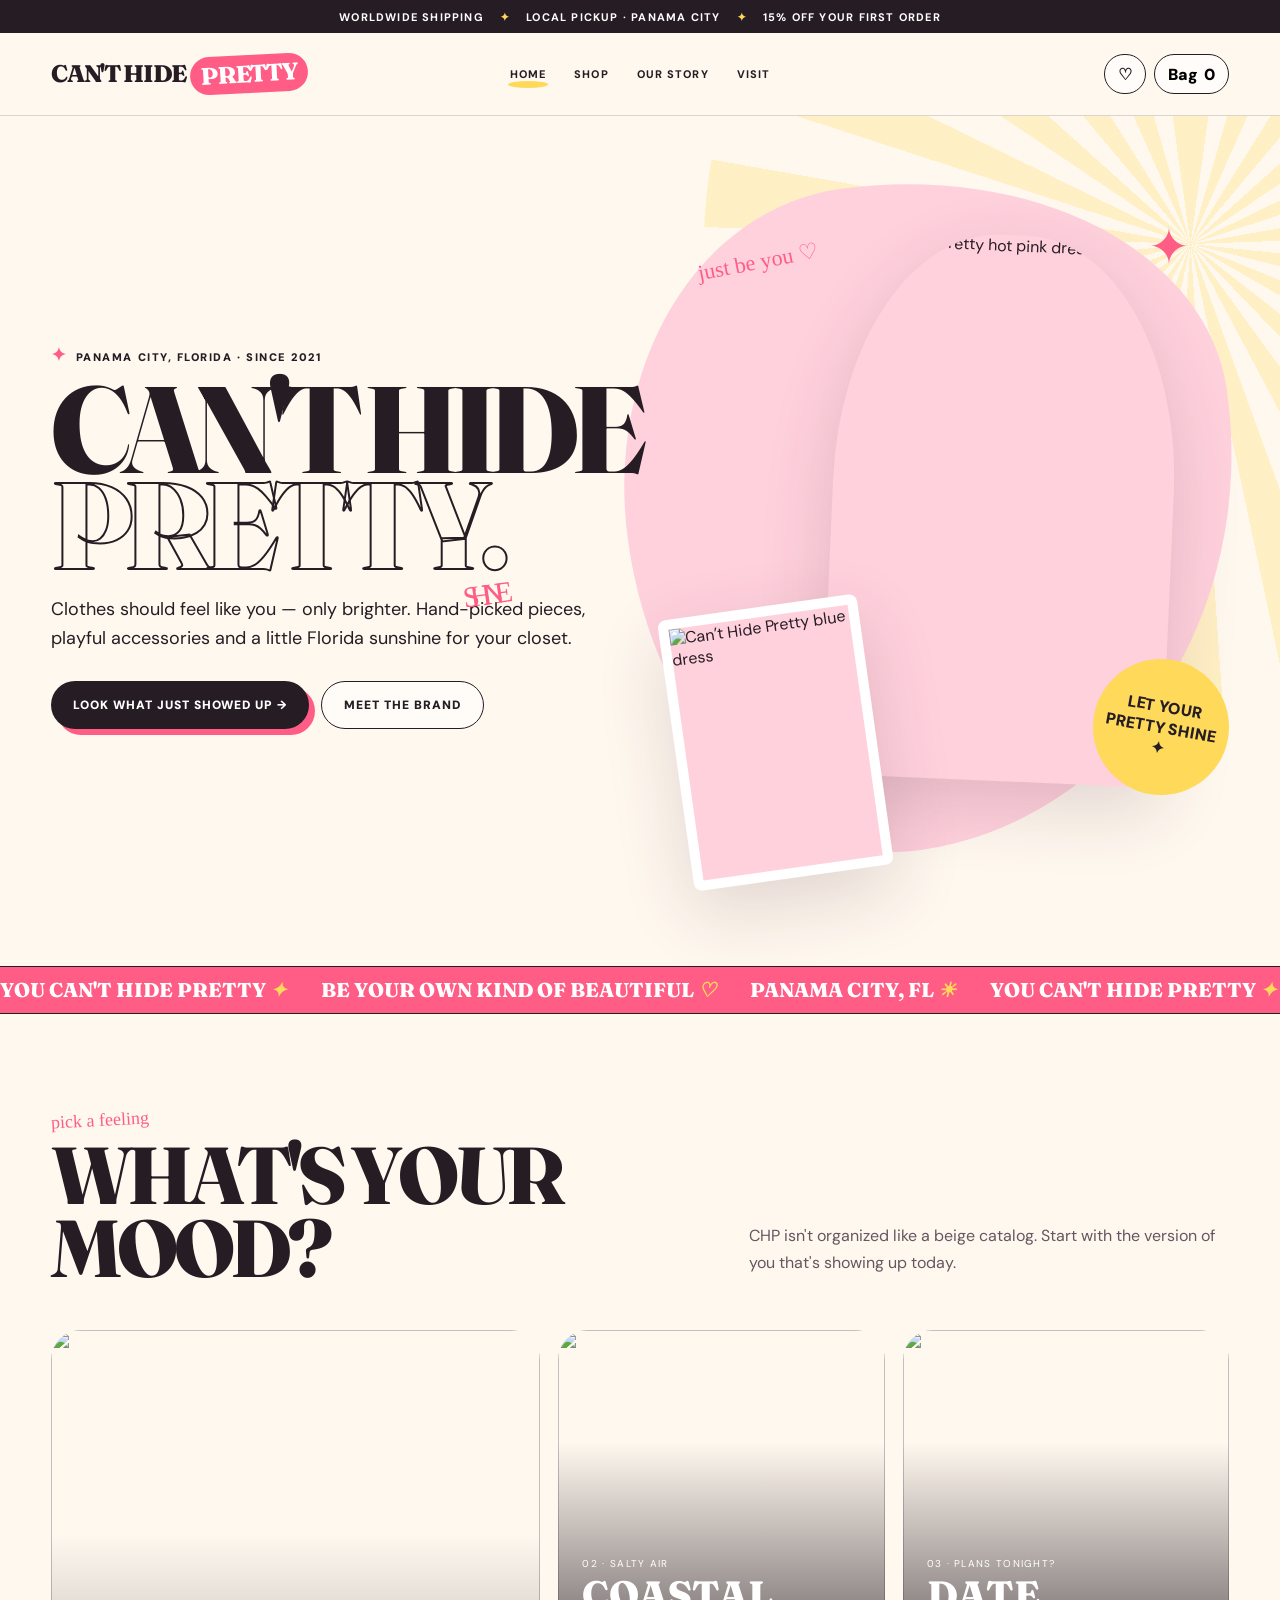
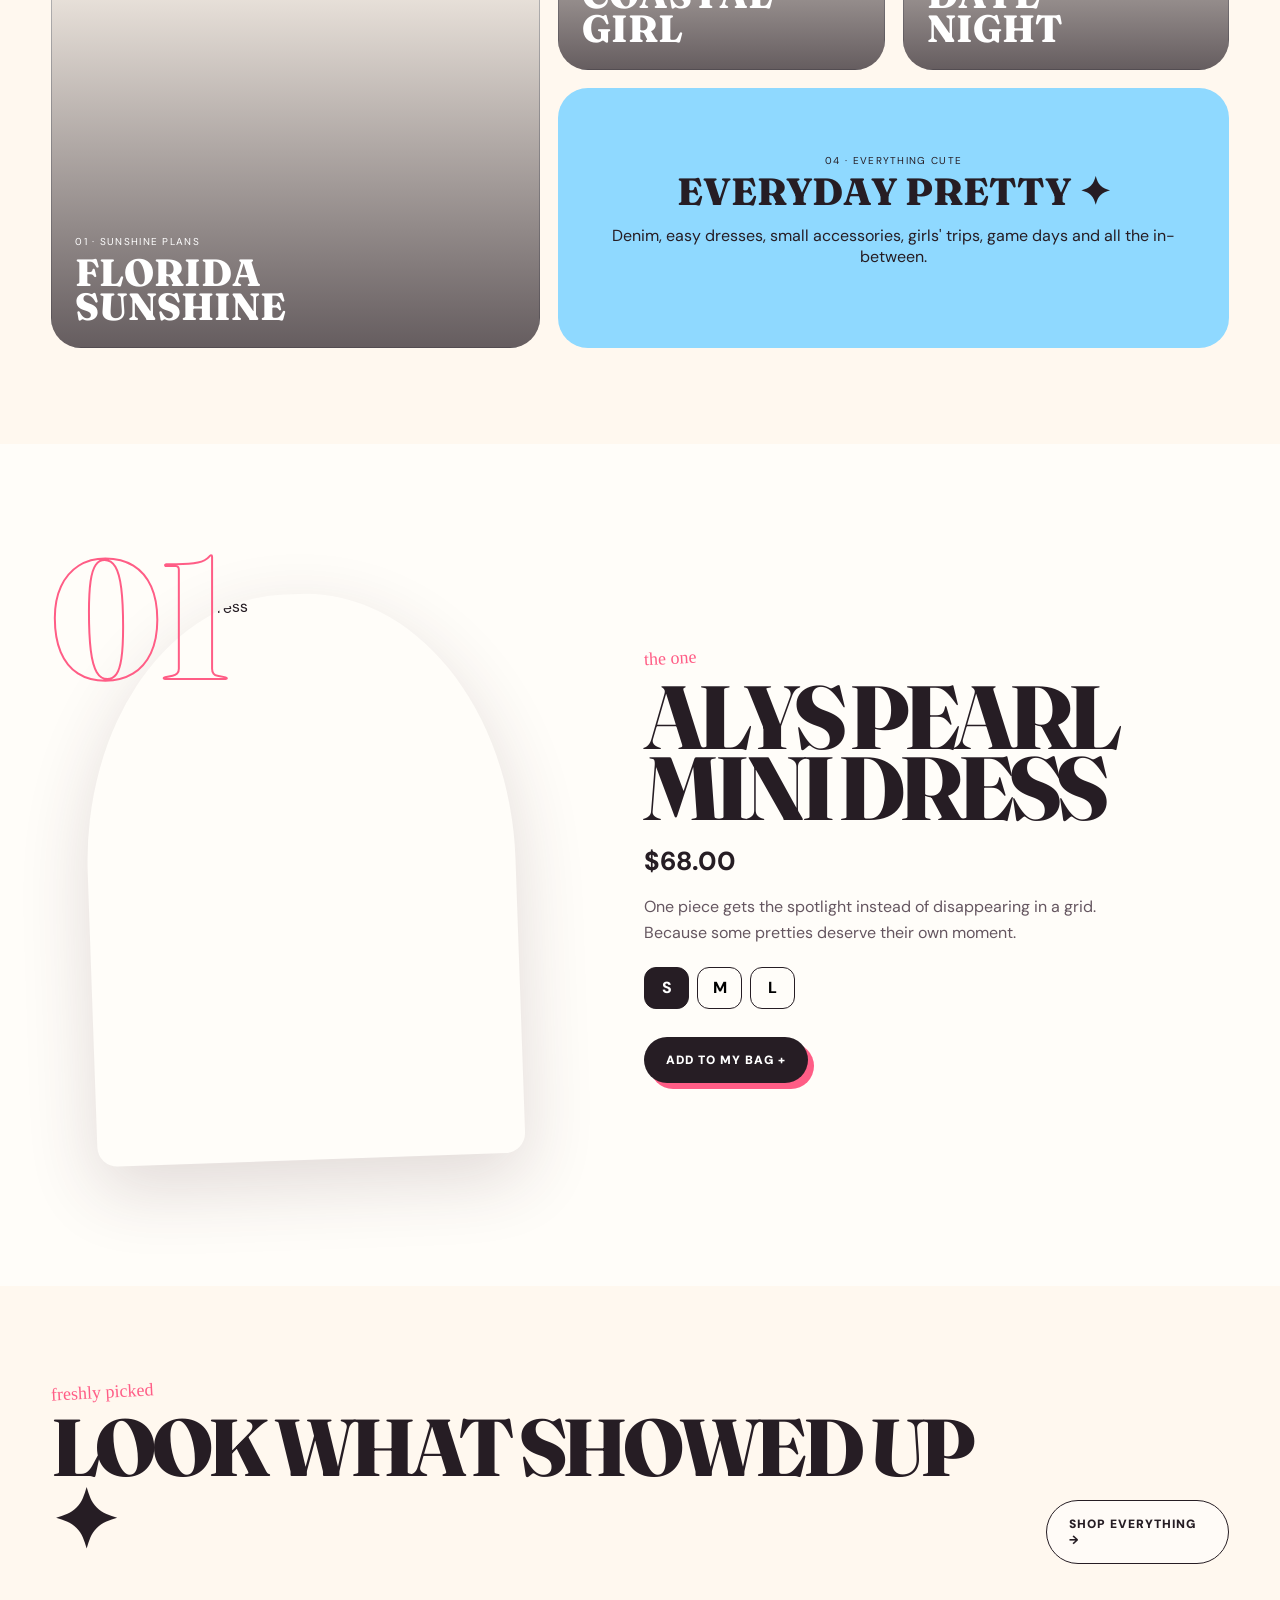
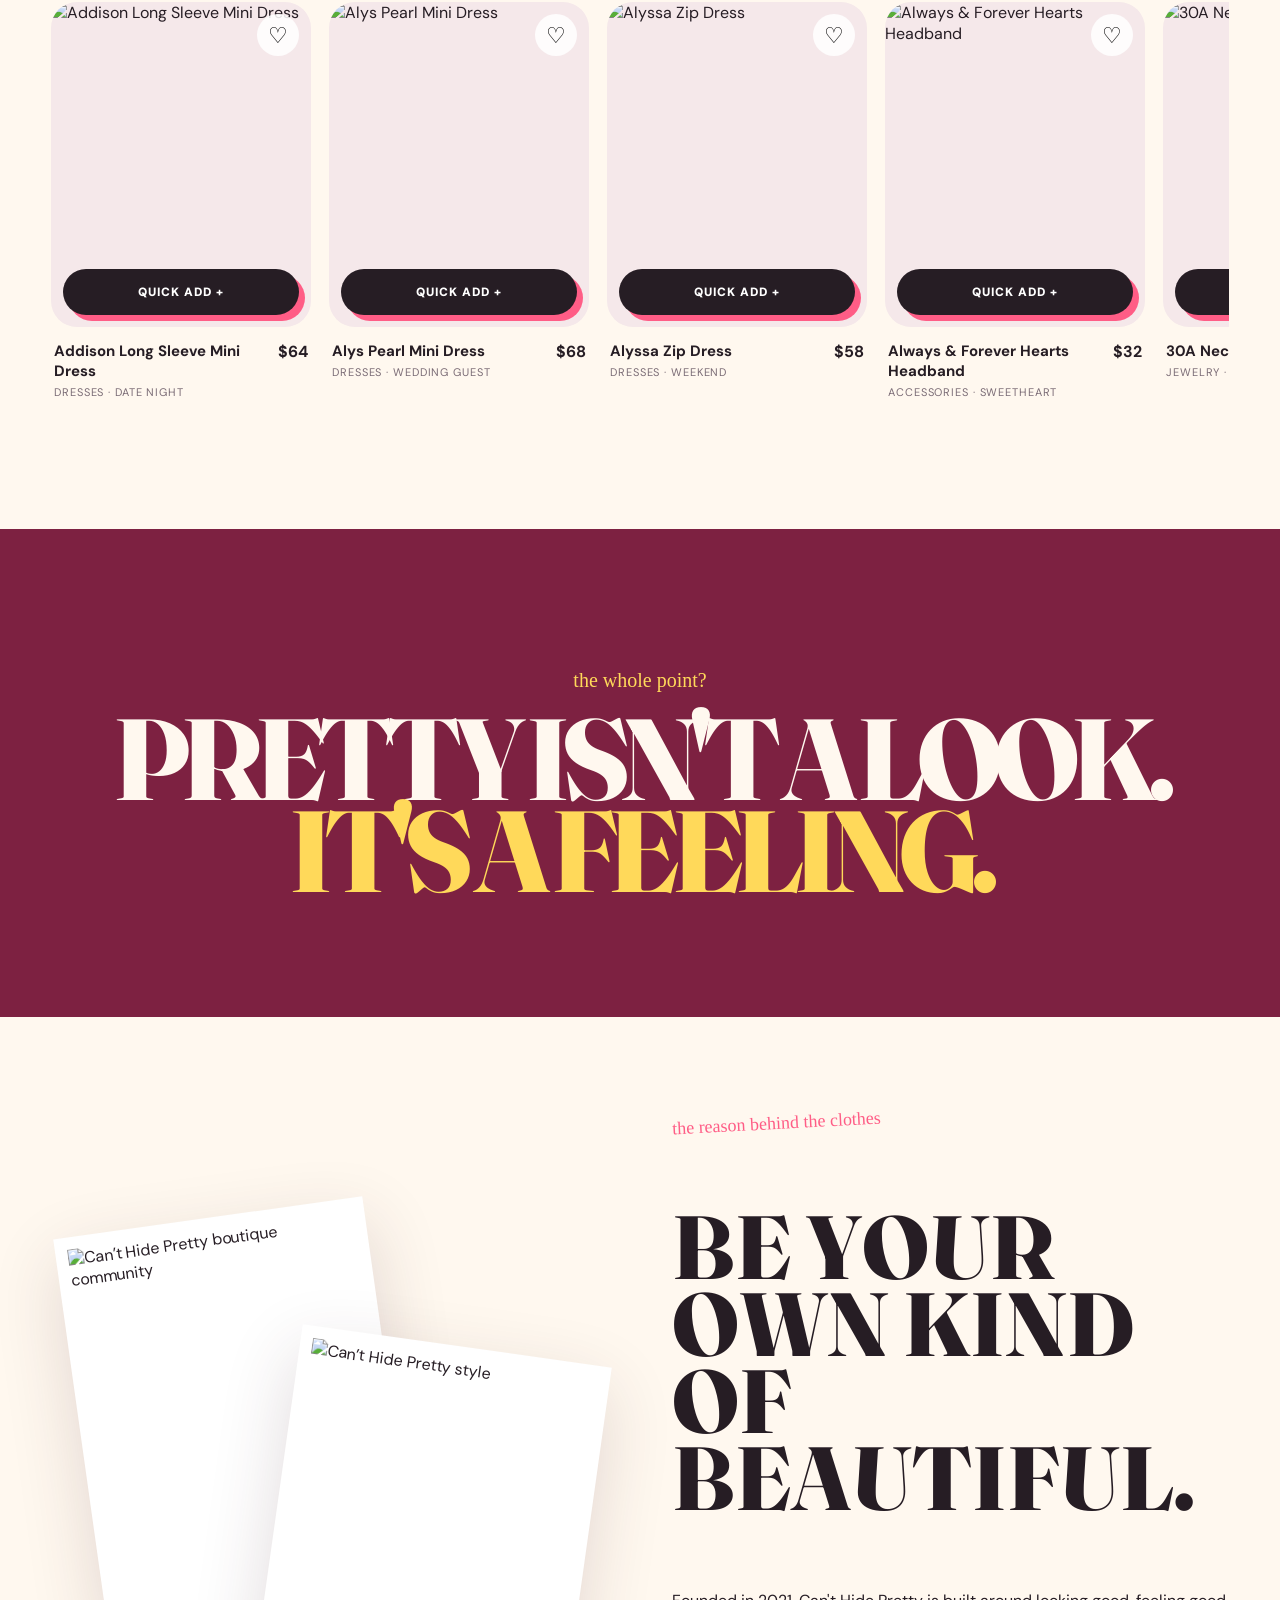
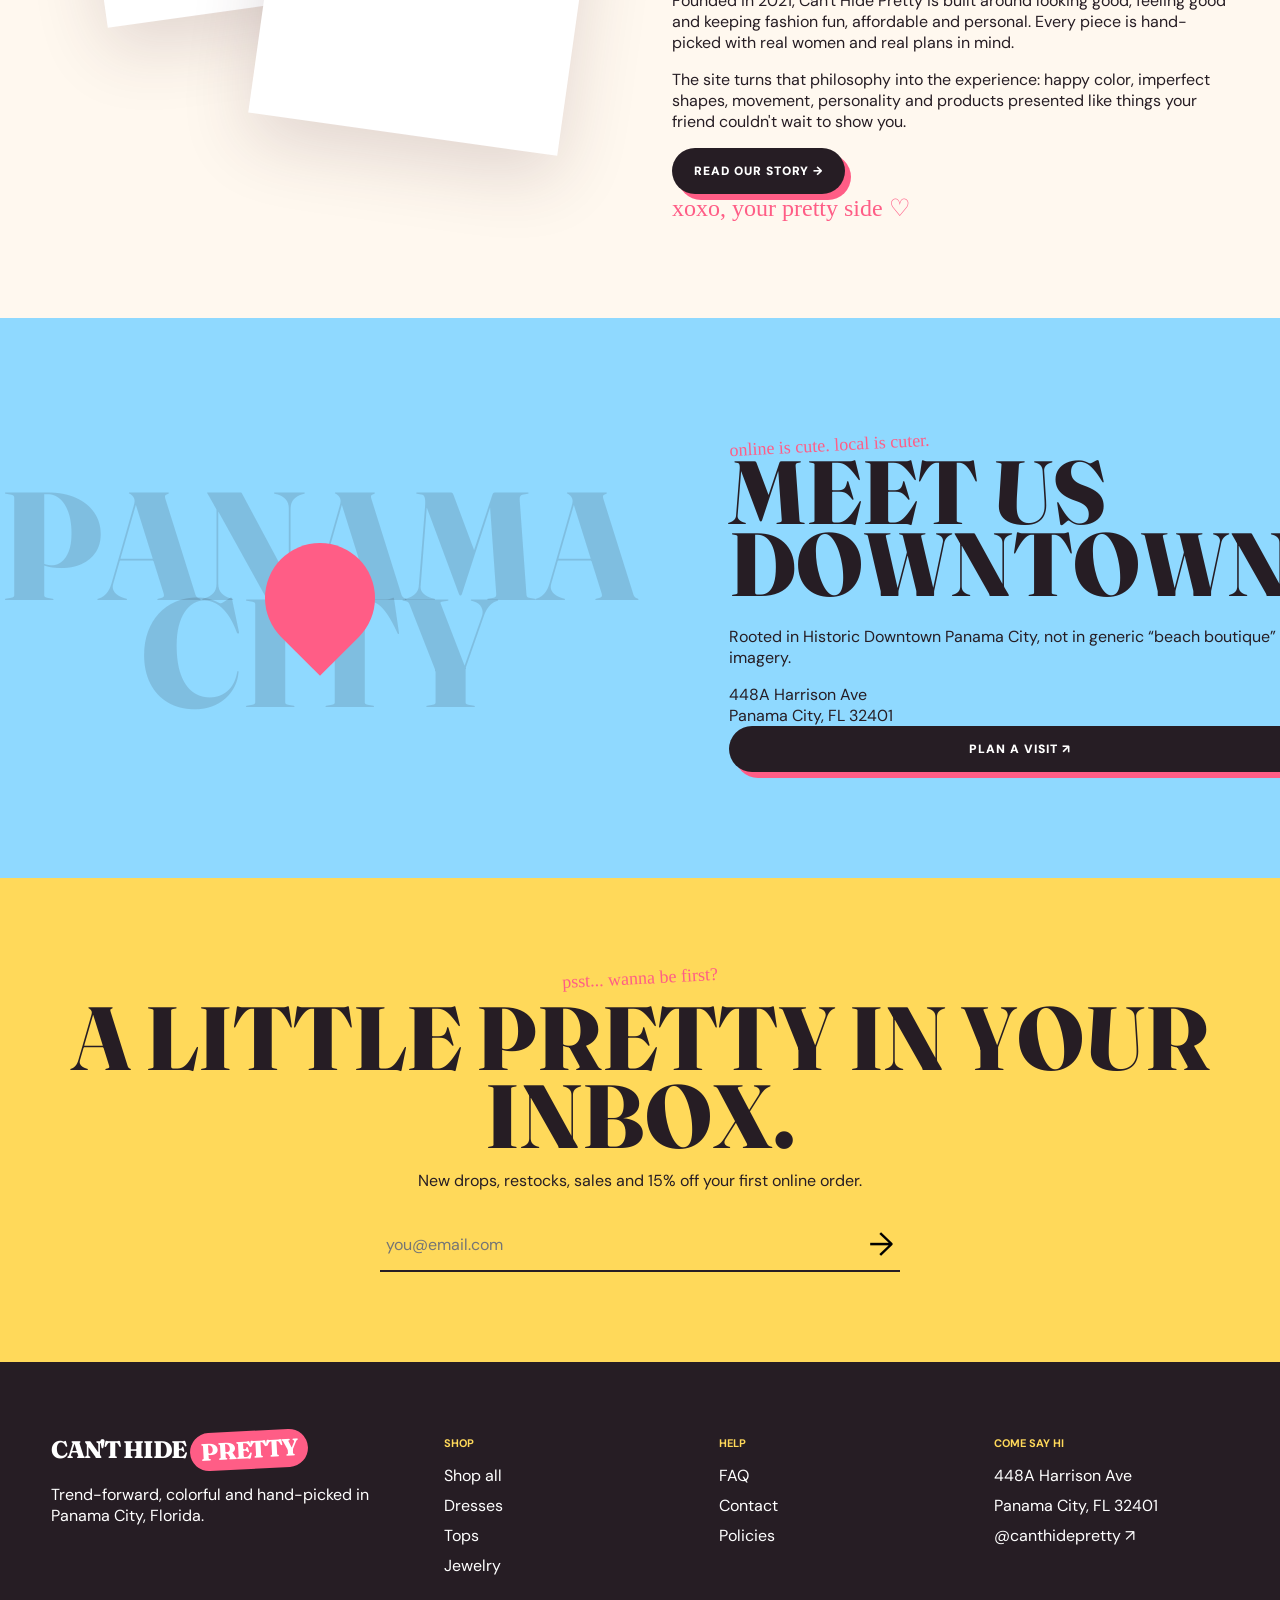
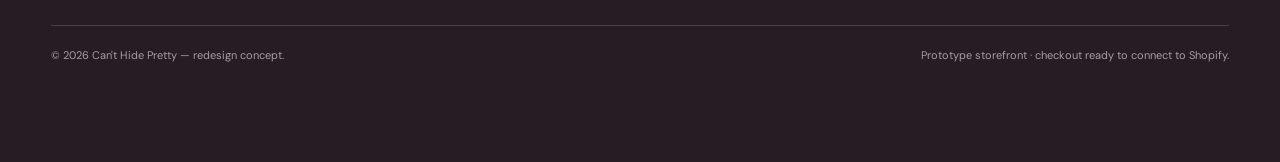
==== cant-hide-pretty/index.html @ 9df4656a "Publish Can't Hide Pretty under GitHub Pages subpath" ====
<!doctype html><html lang="en"><head><meta charset="utf-8"><meta name="viewport" content="width=device-width,initial-scale=1"><meta name="theme-color" content="#ff5d86"><link rel="preconnect" href="https://fonts.googleapis.com"><link rel="preconnect" href="https://fonts.gstatic.com" crossorigin><link href="https://fonts.googleapis.com/css2?family=DM+Sans:wght@400;500;600;700;800&family=Fraunces:opsz,wght@9..144,600;9..144,800&family=Permanent+Marker&display=swap" rel="stylesheet"><link rel="stylesheet" href="assets/css/styles.css"><title>Can't Hide Pretty — Let Your Pretty Shine</title><meta name="description" content="A high-personality storefront concept for Can&#x27;t Hide Pretty Boutique in Panama City, Florida."></head><body><div id="siteHeader"></div><main class="page">
<section class="hero">
  <div class="hero-copy"><span class="eyebrow">Panama City, Florida · Since 2021</span><h1>Can't hide<br><span class="outline">pretty.</span></h1>
  <p>Clothes should feel like you — only brighter. Hand-picked pieces, playful accessories and a little Florida sunshine for your closet.</p>
  <div class="cta-row"><a class="btn primary" href="shop.html">Look what just showed up →</a><a class="btn secondary" href="about.html">Meet the brand</a></div></div>
  <div class="hero-art" id="heroArt"><div class="hero-note">just be you ♡</div><div class="spark">✦</div>
    <div class="photo main"><img src="https://www.canthidepretty.com/cdn/shop/files/97562EEF-807E-4ED4-A699-CF059A2625D9_1500x.jpg?v=1773355083" alt="Can’t Hide Pretty hot pink dress"></div>
    <div class="photo secondary"><img src="https://www.canthidepretty.com/cdn/shop/files/61070A82-8AC3-495C-A4CC-ED2B36A06B9A_1500x.jpg?v=1710871488" alt="Can’t Hide Pretty blue dress"></div>
    <div class="hero-sticker">Let your<br>pretty shine<br>✦</div>
  </div>
</section>
<div class="marquee"><div class="marquee-track"><span>YOU CAN'T HIDE PRETTY <i>✦</i></span><span>BE YOUR OWN KIND OF BEAUTIFUL <i>♡</i></span><span>PANAMA CITY, FL <i>☀</i></span><span>YOU CAN'T HIDE PRETTY <i>✦</i></span><span>BE YOUR OWN KIND OF BEAUTIFUL <i>♡</i></span><span>PANAMA CITY, FL <i>☀</i></span></div></div>
<section class="section"><div class="wrap"><div class="section-head"><div><span class="kicker">pick a feeling</span><h2 class="display">What's your mood?</h2></div><p class="section-copy">CHP isn't organized like a beige catalog. Start with the version of you that's showing up today.</p></div>
  <div class="moods">
    <a class="mood big" href="shop.html?mood=Florida%20Sunshine"><img src="https://www.canthidepretty.com/cdn/shop/files/97562EEF-807E-4ED4-A699-CF059A2625D9_1500x.jpg?v=1773355083"><div><small>01 · sunshine plans</small><h3>Florida<br>Sunshine</h3></div></a>
    <a class="mood" href="shop.html?mood=Coastal"><img src="https://www.canthidepretty.com/cdn/shop/files/61070A82-8AC3-495C-A4CC-ED2B36A06B9A_1500x.jpg?v=1710871488"><div><small>02 · salty air</small><h3>Coastal<br>Girl</h3></div></a>
    <a class="mood" href="shop.html?mood=Date%20Night"><img src="https://www.canthidepretty.com/cdn/shop/files/19C9CCBB-EB7F-497E-AAAF-7D774075375C_533x.jpg?v=1760637622"><div><small>03 · plans tonight?</small><h3>Date<br>Night</h3></div></a>
    <a class="mood text-card" href="shop.html"><div><small>04 · everything cute</small><h3>EVERYDAY PRETTY ✦</h3><p>Denim, easy dresses, small accessories, girls' trips, game days and all the in-between.</p></div></a>
  </div>
</div></section>
<section class="section alt"><div class="wrap feature-grid">
  <div class="feature-art"><div class="feature-number">01</div><div class="feature-photo"><img src="https://www.canthidepretty.com/cdn/shop/files/A0111B7F-E589-4160-A7AC-C60F1EBCDBE4_533x.jpg?v=1746028109" alt="Alys Pearl Mini Dress"></div></div>
  <div class="feature-copy"><span class="kicker">the one</span><h2>Alys Pearl<br>Mini Dress</h2><div class="price">$68.00</div><p class="section-copy">One piece gets the spotlight instead of disappearing in a grid. Because some pretties deserve their own moment.</p><div class="sizes"><button class="size active">S</button><button class="size">M</button><button class="size">L</button></div><button class="btn primary" data-add="alys-pearl-mini-dress">Add to my bag +</button></div>
</div></section>
<section class="section"><div class="wrap"><div class="section-head"><div><span class="kicker">freshly picked</span><h2 class="display">Look what showed up ✦</h2></div><a href="shop.html" class="btn secondary">Shop everything →</a></div><div class="product-rail" id="homeRail"></div></div></section>
<section class="manifesto"><p>the whole point?</p><h2>Pretty isn't a look.<span>It's a feeling.</span></h2></section>
<section class="section"><div class="wrap story-grid"><div class="story-collage"><div class="polaroid a"><img src="https://www.canthidepretty.com/cdn/shop/articles/IMG_7244_1100x.jpg?v=1733592216" alt="Can’t Hide Pretty boutique community"></div><div class="polaroid b"><img src="https://www.canthidepretty.com/cdn/shop/files/818A48E9-2BF5-4147-831D-D79C694AE6E7_533x.jpg?v=1761874426" alt="Can’t Hide Pretty style"></div></div>
<div class="story-copy"><span class="kicker">the reason behind the clothes</span><h2>Be your own kind of beautiful.</h2><p>Founded in 2021, Can't Hide Pretty is built around looking good, feeling good and keeping fashion fun, affordable and personal. Every piece is hand-picked with real women and real plans in mind.</p><p>The site turns that philosophy into the experience: happy color, imperfect shapes, movement, personality and products presented like things your friend couldn't wait to show you.</p><a class="btn primary" href="about.html">Read our story →</a><br><span class="signature">xoxo, your pretty side ♡</span></div></div></section>
<section class="visit-home"><div class="visit-art"><div class="city">PANAMA<br>CITY</div><div class="pin"></div></div><div class="visit-copy"><span class="kicker">online is cute. local is cuter.</span><h2>Meet us downtown.</h2><p>Rooted in Historic Downtown Panama City, not in generic “beach boutique” imagery.</p><div class="address">448A Harrison Ave<br>Panama City, FL 32401</div><a class="btn primary" href="visit.html">Plan a visit ↗</a></div></section>
</main><div id="siteFooter"></div><script src="assets/js/products.js"></script><script src="assets/js/components.js"></script><script>document.getElementById("siteHeader").innerHTML=CHP_COMPONENTS.chpHeader("Home");document.getElementById("siteFooter").innerHTML=CHP_COMPONENTS.chpFooter();</script><script src="assets/js/app.js"></script><script>
document.getElementById('homeRail').innerHTML=CHP.P.slice(0,7).map(CHP_COMPONENTS.productCard).join('');
document.querySelectorAll('#homeRail [data-wish]').forEach(b=>b.onclick=e=>{e.preventDefault();CHP.toggleWish(b.dataset.wish)});
document.querySelectorAll('#homeRail [data-add]').forEach(b=>b.onclick=e=>{e.preventDefault();CHP.add(b.dataset.add)});
document.querySelectorAll('.size').forEach(b=>b.onclick=()=>{b.parentElement.querySelectorAll('.size').forEach(x=>x.classList.remove('active'));b.classList.add('active')});
</script></body></html>
---- cant-hide-pretty/assets/css/styles.css ----
:root{--ink:#261d24;--cream:#fff8ef;--paper:#fffdf9;--pink:#ff5d86;--rose:#ffd1dd;--sun:#ffd95a;--sky:#8fd9ff;--berry:#7d2141;--line:rgba(38,29,36,.16);--serif:"Fraunces",Georgia,serif;--sans:"DM Sans",Arial,sans-serif;--marker:"Permanent Marker",cursive;--shadow:0 24px 70px rgba(70,35,52,.16)}*{box-sizing:border-box}html{scroll-behavior:smooth}body{margin:0;background:var(--cream);color:var(--ink);font-family:var(--sans);overflow-x:hidden}a{color:inherit;text-decoration:none}button,input,textarea,select{font:inherit}button{cursor:pointer}img{width:100%;height:100%;object-fit:cover;display:block}.wrap{width:min(1180px,92vw);margin:auto}.announcement{min-height:33px;padding:8px 18px;display:flex;align-items:center;justify-content:center;gap:16px;background:var(--ink);color:#fff;font-size:11px;font-weight:700;letter-spacing:.11em;text-transform:uppercase;text-align:center}.announcement b{color:var(--sun)}.site-header{position:sticky;top:0;z-index:60;background:rgba(255,248,239,.92);backdrop-filter:blur(18px);border-bottom:1px solid var(--line)}.header-inner{height:82px;display:grid;grid-template-columns:1fr auto 1fr;align-items:center}.brand{font:800 24px/.9 var(--serif);letter-spacing:-.055em}.brand span{display:inline-block;background:var(--pink);color:#fff;border-radius:999px;padding:8px 11px;transform:rotate(-3deg)}.main-nav{display:flex;gap:28px;font-weight:800;font-size:11px;letter-spacing:.1em;text-transform:uppercase}.main-nav a{position:relative}.main-nav a.active:after,.main-nav a:hover:after{content:"";position:absolute;left:-2px;right:-2px;bottom:-7px;height:7px;background:var(--sun);border-radius:50%;z-index:-1}.header-actions{justify-self:end;display:flex;gap:8px}.iconbtn{border:1px solid var(--ink);background:#fff9;border-radius:999px;min-width:40px;height:40px;padding:0 13px;display:grid;place-items:center;font-weight:900}.iconbtn.bag{display:flex;gap:6px}.menu-toggle{display:none}.page{min-height:60vh}.hero{min-height:calc(100vh - 115px);position:relative;isolation:isolate;overflow:hidden;display:grid;grid-template-columns:1.05fr .95fr;align-items:center;padding:70px 4vw 80px}.hero:before{content:"";position:absolute;width:76vw;height:76vw;border-radius:50%;right:-31vw;top:-28vw;background:repeating-conic-gradient(from 0deg,var(--sun) 0 8deg,transparent 8deg 16deg);opacity:.28;z-index:-3;animation:spin 45s linear infinite}.hero:after{content:"";position:absolute;width:48vw;height:52vw;right:3vw;top:7vh;background:var(--rose);border-radius:42% 58% 60% 40%/48% 38% 62% 52%;transform:rotate(-8deg);z-index:-2}@keyframes spin{to{transform:rotate(360deg)}}.eyebrow{font-size:11px;font-weight:900;letter-spacing:.14em;text-transform:uppercase}.eyebrow:before{content:"✦";font-size:18px;color:var(--pink);margin-right:8px}.hero h1{margin:14px 0 22px;font:800 clamp(64px,9.6vw,154px)/.78 var(--serif);letter-spacing:-.075em;text-transform:uppercase}.outline{color:transparent;-webkit-text-stroke:2px var(--ink);position:relative}.outline:after{content:"shine";position:absolute;right:-.1em;bottom:-.35em;color:var(--pink);font:400 .24em/1 var(--marker);-webkit-text-stroke:0;transform:rotate(-8deg)}.hero-copy p{max-width:540px;font-size:18px;line-height:1.6}.cta-row{display:flex;gap:12px;flex-wrap:wrap;margin-top:28px}.btn{border:0;border-radius:999px;padding:15px 22px;font-weight:900;font-size:12px;letter-spacing:.08em;text-transform:uppercase;display:inline-flex;align-items:center;justify-content:center;gap:8px}.btn.primary{background:var(--ink);color:#fff;box-shadow:6px 6px 0 var(--pink)}.btn.secondary{border:1.5px solid var(--ink);background:#fff8}.hero-art{position:relative;height:min(68vw,700px);min-height:560px}.photo{position:absolute;overflow:hidden;background:var(--rose);box-shadow:var(--shadow)}.photo.main{width:61%;height:78%;right:10%;top:7%;border-radius:46% 46% 20px 20px;transform:rotate(2.5deg)}.photo.secondary{width:36%;height:39%;left:1%;bottom:1%;border:10px solid #fff;border-radius:8px;transform:rotate(-8deg)}.hero-note{position:absolute;left:5%;top:9%;font:400 22px var(--marker);color:var(--pink);transform:rotate(-11deg)}.hero-sticker{position:absolute;right:0;bottom:13%;width:136px;height:136px;border-radius:50%;display:grid;place-items:center;text-align:center;background:var(--sun);font-weight:900;text-transform:uppercase;transform:rotate(10deg)}.spark{position:absolute;font-size:50px;color:var(--pink);right:7%;top:4%}.marquee{border-block:1.5px solid var(--ink);background:var(--pink);color:#fff;overflow:hidden}.marquee-track{display:flex;width:max-content;padding:13px 0;animation:marquee 22s linear infinite;font:800 20px/1 var(--serif);text-transform:uppercase}.marquee-track span{padding-right:34px}.marquee-track i{color:var(--sun)}@keyframes marquee{to{transform:translateX(-50%)}}.section{padding:96px 0}.alt{background:var(--paper)}.section-head{display:flex;align-items:end;justify-content:space-between;gap:30px;margin-bottom:38px}.kicker{font:400 18px var(--marker);color:var(--pink);display:inline-block;transform:rotate(-3deg)}.display{font:800 clamp(46px,6.3vw,90px)/.9 var(--serif);letter-spacing:-.06em;text-transform:uppercase;margin:8px 0}.section-copy{max-width:480px;color:#655660;line-height:1.65}.moods{display:grid;grid-template-columns:1.2fr .8fr .8fr;grid-template-rows:340px 260px;gap:18px}.mood{position:relative;overflow:hidden;border-radius:30px;display:flex;align-items:end;padding:24px;color:#fff;isolation:isolate}.mood:after{content:"";position:absolute;inset:0;background:linear-gradient(to top,#261d24b5,transparent 67%);z-index:-1}.mood img{position:absolute;inset:0;z-index:-2}.mood h3{margin:0;font:800 38px/.9 var(--serif);text-transform:uppercase}.mood small{display:block;font-size:10px;letter-spacing:.13em;text-transform:uppercase;margin-bottom:8px}.mood.big{grid-row:span 2}.mood.text-card{grid-column:2/span 2;background:var(--sky);color:var(--ink);align-items:center;justify-content:center;text-align:center}.mood.text-card:after{display:none}.feature-grid{display:grid;grid-template-columns:.95fr 1.05fr;align-items:center;gap:5vw;min-height:650px}.feature-art{position:relative;height:590px}.feature-photo{position:absolute;inset:24px 12% 0 7%;border-radius:48% 48% 20px 20px;overflow:hidden;transform:rotate(-2deg);box-shadow:var(--shadow)}.feature-number{position:absolute;left:0;top:-20px;font:800 170px/.8 var(--serif);color:transparent;-webkit-text-stroke:2px var(--pink);z-index:3}.feature-copy h2{font:800 clamp(54px,7vw,102px)/.8 var(--serif);letter-spacing:-.065em;text-transform:uppercase;margin:12px 0 20px}.price{font-size:26px;font-weight:800}.sizes{display:flex;gap:8px;margin:20px 0 28px}.size{min-width:45px;height:42px;border:1px solid var(--ink);background:transparent;border-radius:12px;font-weight:800}.size.active,.size:hover{background:var(--ink);color:#fff}.product-rail{display:grid;grid-auto-flow:column;grid-auto-columns:minmax(260px,30%);overflow-x:auto;gap:18px;padding-bottom:20px}.product-grid{display:grid;grid-template-columns:repeat(4,1fr);gap:28px 18px}.product-media{position:relative;aspect-ratio:4/5;border-radius:26px;overflow:hidden;background:#f5e8ea}.heart{position:absolute;right:12px;top:12px;border:0;width:42px;height:42px;border-radius:50%;background:#fffd;font-size:22px}.heart.saved{color:var(--pink)}.quick{position:absolute;left:12px;right:12px;bottom:12px}.product-meta{display:flex;justify-content:space-between;gap:15px;padding:14px 3px}.product-meta h3{font-size:15px;margin:0 0 4px}.product-meta p{font-size:11px;color:#7a6b75;text-transform:uppercase;letter-spacing:.08em;margin:0}.manifesto{padding:120px 4vw;background:var(--berry);color:var(--cream);text-align:center}.manifesto p{font:400 20px var(--marker);color:var(--sun)}.manifesto h2{font:800 clamp(60px,9vw,145px)/.8 var(--serif);letter-spacing:-.075em;text-transform:uppercase;margin:0}.manifesto h2 span{display:block;color:var(--sun)}.story-grid,.about-layout,.product-layout,.contact-grid,.faq-grid{display:grid;grid-template-columns:1fr 1fr;gap:5vw;align-items:center}.story-collage{position:relative;min-height:560px}.polaroid{position:absolute;background:#fff;padding:12px 12px 45px;box-shadow:var(--shadow);width:56%;height:70%}.polaroid.a{left:5%;top:5%;transform:rotate(-8deg)}.polaroid.b{right:4%;bottom:2%;transform:rotate(8deg)}.story-copy h2{font:800 clamp(54px,7vw,92px)/.86 var(--serif);text-transform:uppercase}.signature{font:400 24px var(--marker);color:var(--pink)}.visit-home{display:grid;grid-template-columns:1.1fr .9fr;min-height:560px;background:var(--sky)}.visit-art{display:grid;place-items:center;position:relative}.city{font:800 clamp(80px,12vw,180px)/.7 var(--serif);color:#261d2424;text-align:center}.pin{position:absolute;width:110px;height:110px;border-radius:50% 50% 50% 0;background:var(--pink);transform:rotate(-45deg)}.visit-copy{padding:70px 7vw;display:flex;flex-direction:column;justify-content:center}.visit-copy h2{font:800 clamp(60px,7vw,110px)/.8 var(--serif);text-transform:uppercase;margin:10px 0}.newsletter{padding:90px 4vw;background:var(--sun);text-align:center}.newsletter h2{font:800 clamp(50px,7vw,90px)/.86 var(--serif);text-transform:uppercase;margin:10px 0}.emailbox{display:flex;max-width:520px;margin:28px auto 0;border-bottom:2px solid var(--ink)}.emailbox input{flex:1;border:0;background:transparent;padding:15px 6px;outline:0}.emailbox button{border:0;background:transparent;font-size:32px}.footer{padding:60px 4vw 100px;background:var(--ink);color:#fff}.footer-grid{width:min(1180px,92vw);margin:auto;display:grid;grid-template-columns:1.5fr repeat(3,1fr);gap:40px}.footer h4{color:var(--sun);text-transform:uppercase;font-size:11px}.footer a{display:block;margin:9px 0}.fineprint{width:min(1180px,92vw);margin:40px auto 0;padding-top:22px;border-top:1px solid #ffffff26;font-size:11px;color:#a99ba4;display:flex;justify-content:space-between}.page-hero{padding:90px 0 55px}.page-hero h1{font:800 clamp(64px,9vw,130px)/.8 var(--serif);letter-spacing:-.07em;text-transform:uppercase;margin:8px 0}.page-hero p{max-width:620px;line-height:1.7}.shop-toolbar{display:flex;gap:12px;justify-content:space-between;margin-bottom:28px;flex-wrap:wrap}.searchbox{flex:1}.searchbox input{width:100%;border:1.5px solid var(--ink);background:#fff;border-radius:999px;padding:14px 18px}.filters{display:flex;gap:8px;flex-wrap:wrap}.filter{border:1px solid var(--ink);background:transparent;border-radius:999px;padding:11px 15px;font-weight:800}.filter.active{background:var(--ink);color:#fff}.product-page{padding:70px 0 110px}.product-gallery{display:grid;grid-template-columns:1fr 1fr;gap:14px}.gallery-tile{border-radius:28px;overflow:hidden;background:var(--rose);aspect-ratio:1}.gallery-main{grid-column:span 2;aspect-ratio:4/5}.gallery-art{display:grid;place-items:center;background:var(--sun);padding:30px;text-align:center}.gallery-art span{font:800 48px var(--serif);text-transform:uppercase}.product-info{position:sticky;top:110px}.product-info h1{font:800 clamp(48px,5.3vw,82px)/.86 var(--serif);text-transform:uppercase;margin:14px 0}.badge{display:inline-block;background:var(--pink);color:#fff;border-radius:999px;padding:7px 11px;font-size:10px;font-weight:900}.trust{display:grid;grid-template-columns:repeat(3,1fr);gap:8px;margin-top:28px}.trust div{border:1px solid var(--line);border-radius:16px;padding:14px;text-align:center;font-size:11px}.content-card,.form-card{background:#fff;border-radius:30px;padding:34px;box-shadow:var(--shadow)}.about-photo{border-radius:50% 50% 26px 26px;overflow:hidden;aspect-ratio:4/5}.quote{font:800 clamp(40px,5vw,72px)/.94 var(--serif)}.timeline{display:grid;grid-template-columns:repeat(3,1fr);gap:18px;margin-top:40px}.timeline div{background:var(--paper);border:1px solid var(--line);border-radius:24px;padding:24px}.timeline strong{display:block;font:800 44px var(--serif);color:var(--pink)}.contact-card{background:var(--sky);border-radius:30px;padding:34px}.field{margin-bottom:16px}.field label{display:block;font-size:10px;font-weight:900;text-transform:uppercase;margin-bottom:7px}.field input,.field textarea,.field select{width:100%;border:1px solid var(--line);background:var(--paper);border-radius:16px;padding:14px}.field textarea{min-height:150px}.faq-list details{background:#fff;border-radius:20px;padding:19px 22px;margin-bottom:12px}.policy{max-width:780px;margin:auto}.policy p{line-height:1.75;color:#5f515b}.drawer-shade{position:fixed;inset:0;background:#261d246e;opacity:0;visibility:hidden;z-index:79}.drawer-shade.open{opacity:1;visibility:visible}.drawer{position:fixed;top:0;right:0;width:min(460px,94vw);height:100dvh;background:var(--cream);z-index:80;transform:translateX(100%);transition:.28s;display:flex;flex-direction:column}.drawer.open{transform:none}.drawer-head{padding:22px;display:flex;justify-content:space-between}.drawer-close{border:0;background:transparent;font-size:32px}.drawer-items{padding:20px;overflow:auto;flex:1}.bag-item{display:grid;grid-template-columns:76px 1fr auto;gap:14px;align-items:center;padding:13px 0;border-bottom:1px solid var(--line)}.bag-thumb{width:76px;height:92px;border-radius:13px;overflow:hidden}.drawer-footer{padding:20px;border-top:1px solid var(--line)}.subtotal{display:flex;justify-content:space-between;font-weight:900;margin-bottom:14px}.toast{position:fixed;left:50%;bottom:25px;transform:translate(-50%,30px);background:var(--ink);color:#fff;border-radius:999px;padding:13px 20px;opacity:0;visibility:hidden;z-index:100}.toast.show{opacity:1;visibility:visible;transform:translate(-50%,0)}.mobile-nav{display:none}.mobile-menu{position:fixed;inset:0;background:var(--cream);z-index:85;padding:30px;transform:translateY(-100%);transition:.3s}.mobile-menu.open{transform:none}.close-mobile{position:absolute;right:24px;top:20px;border:0;background:none;font-size:34px}.mobile-menu nav{margin-top:75px}.mobile-menu a{display:block;font:800 56px/1 var(--serif);text-transform:uppercase;margin:12px 0}@media(max-width:950px){.main-nav{display:none}.menu-toggle{display:grid}.hero{grid-template-columns:1fr}.hero-art{height:650px}.moods{grid-template-columns:1fr 1fr}.mood.big{grid-column:span 2}.feature-grid,.story-grid,.about-layout,.visit-home,.product-layout,.contact-grid,.faq-grid{grid-template-columns:1fr}.product-grid{grid-template-columns:repeat(3,1fr)}.product-info{position:static}}@media(max-width:680px){.announcement{font-size:9px}.header-inner{height:67px}.brand{font-size:18px}.hero{padding:42px 5vw}.hero h1{font-size:20vw}.hero-art{height:480px;min-height:0}.section{padding:68px 0}.moods{display:flex;overflow-x:auto}.mood,.mood.big,.mood.text-card{min-width:82vw;height:420px}.feature-art{height:470px}.product-rail{grid-auto-columns:78%}.product-grid{grid-template-columns:repeat(2,1fr);gap:24px 12px}.footer-grid{grid-template-columns:1fr 1fr}.footer-grid>div:first-child{grid-column:span 2}.mobile-nav{position:fixed;display:grid;grid-template-columns:repeat(4,1fr);left:10px;right:10px;bottom:10px;height:62px;border-radius:22px;background:#261d24f0;z-index:70}.mobile-nav a,.mobile-nav button{border:0;background:transparent;color:#fff;display:flex;flex-direction:column;align-items:center;justify-content:center;font-size:9px}.footer{padding-bottom:115px}}
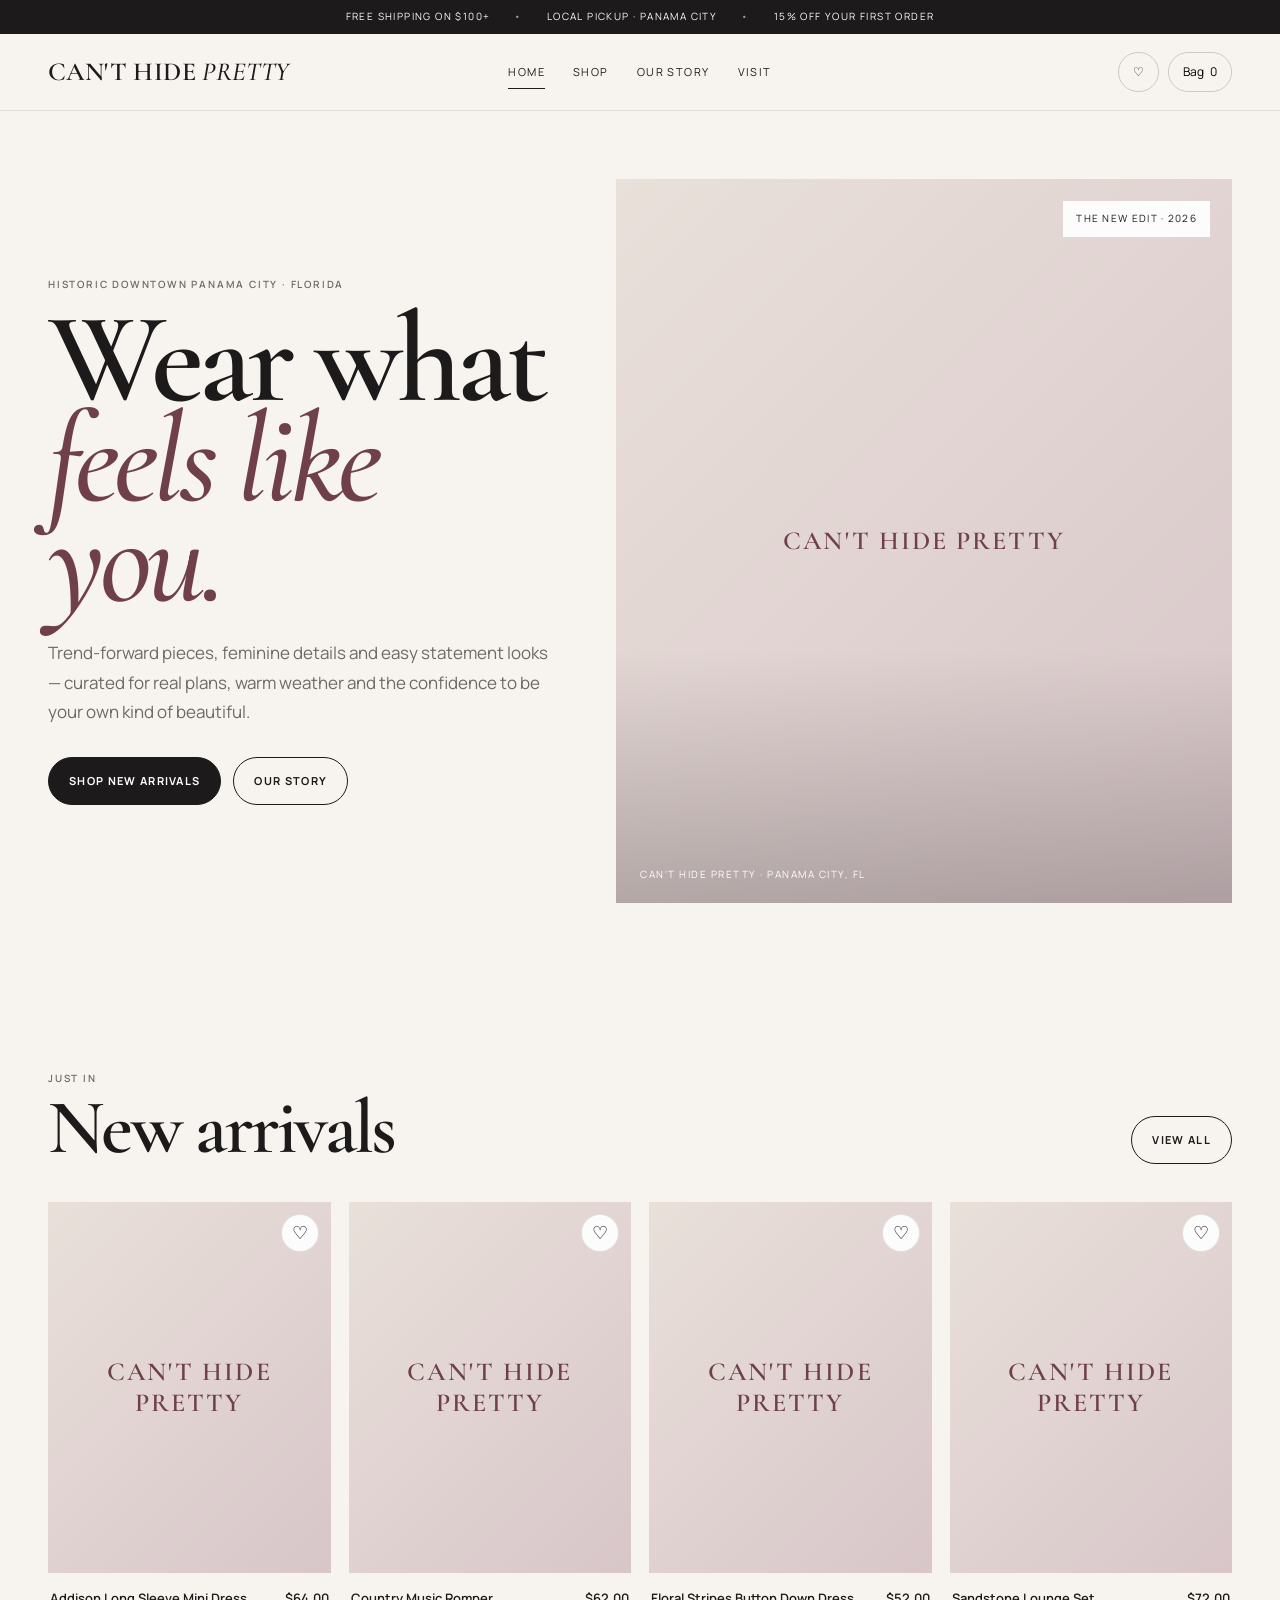
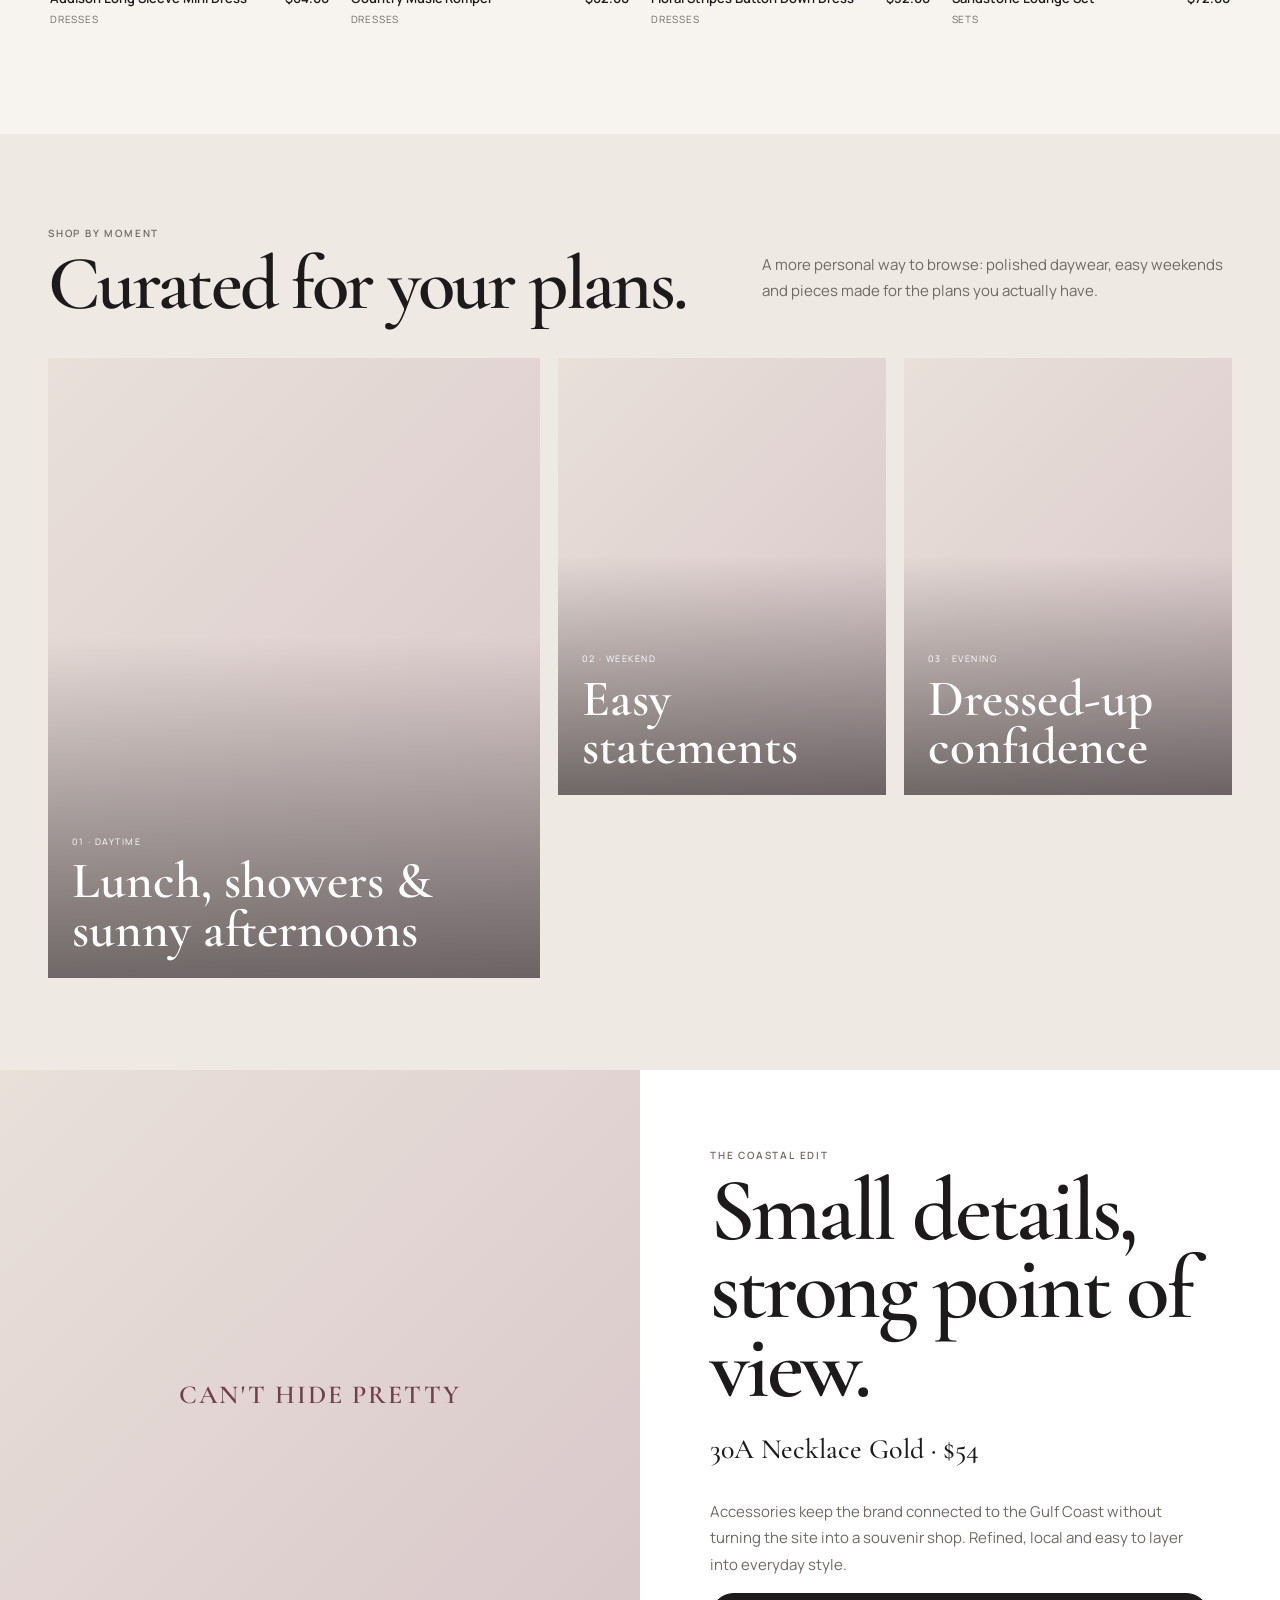
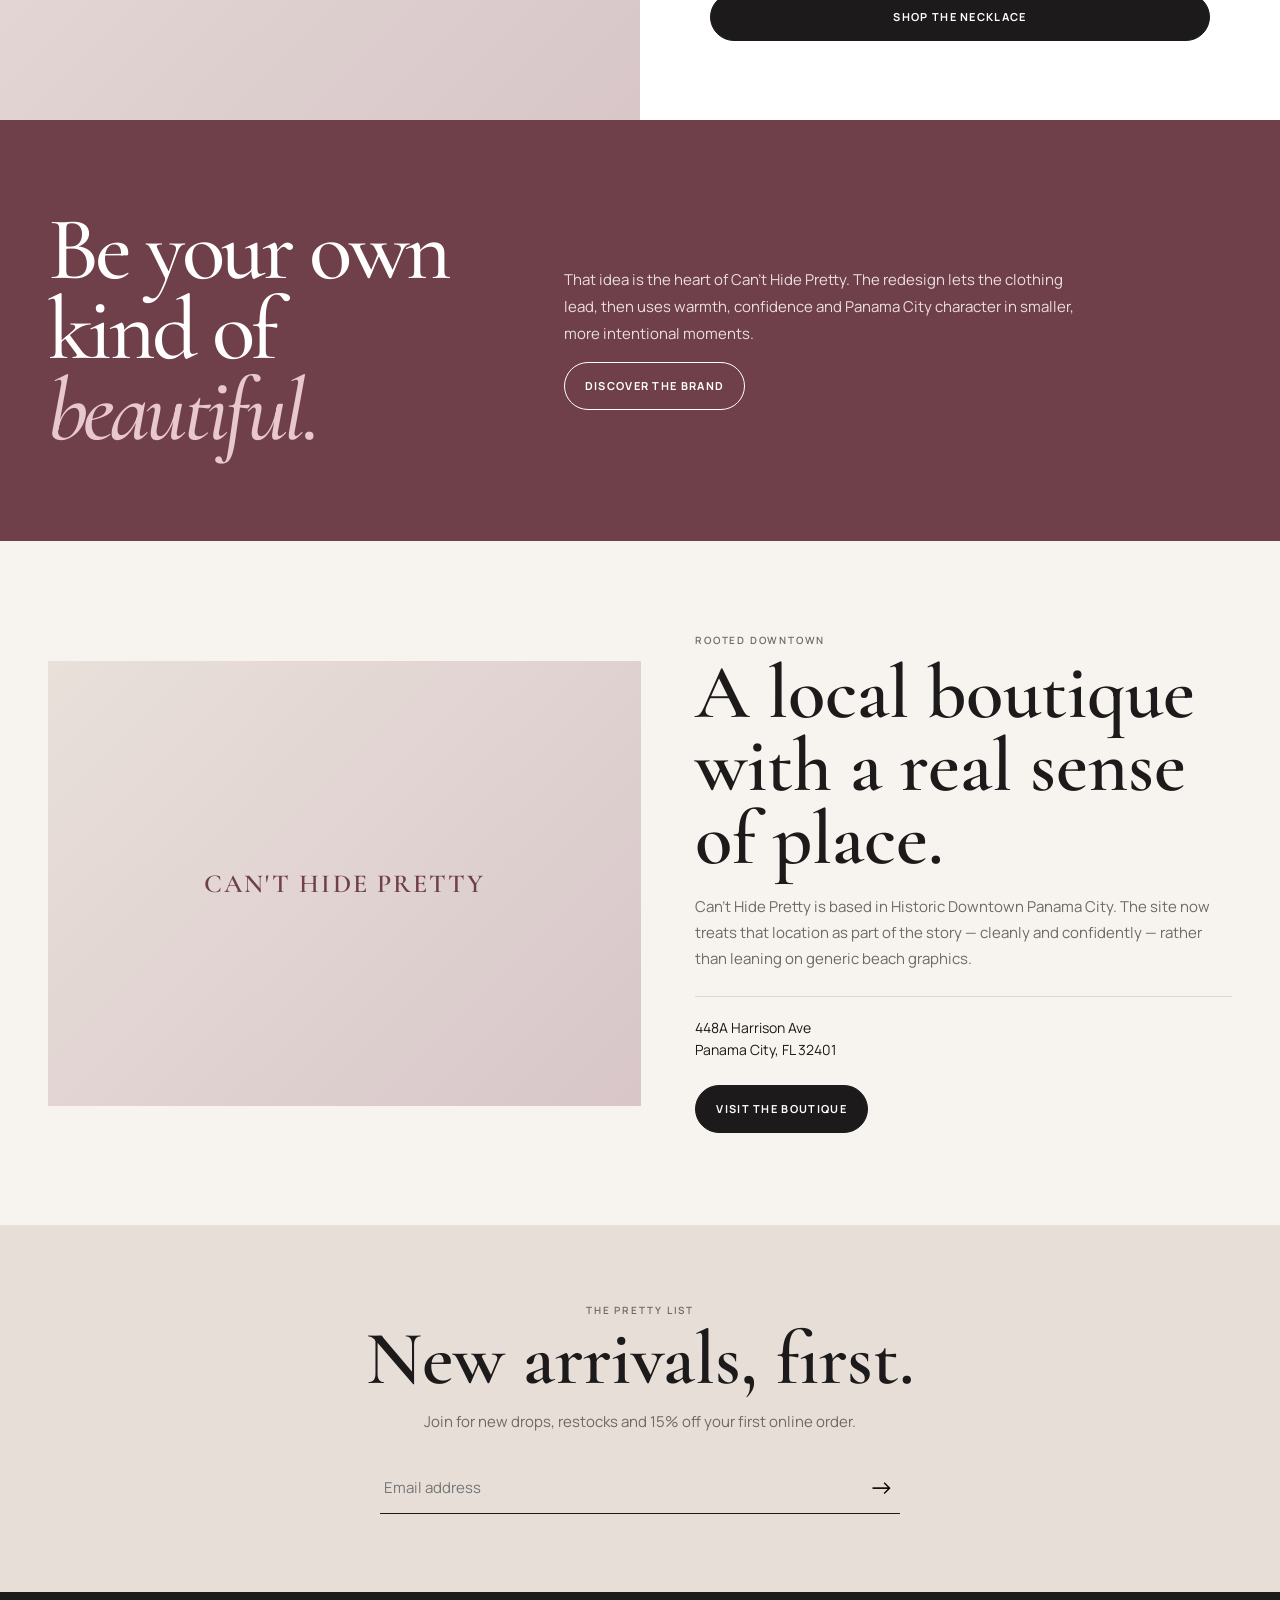
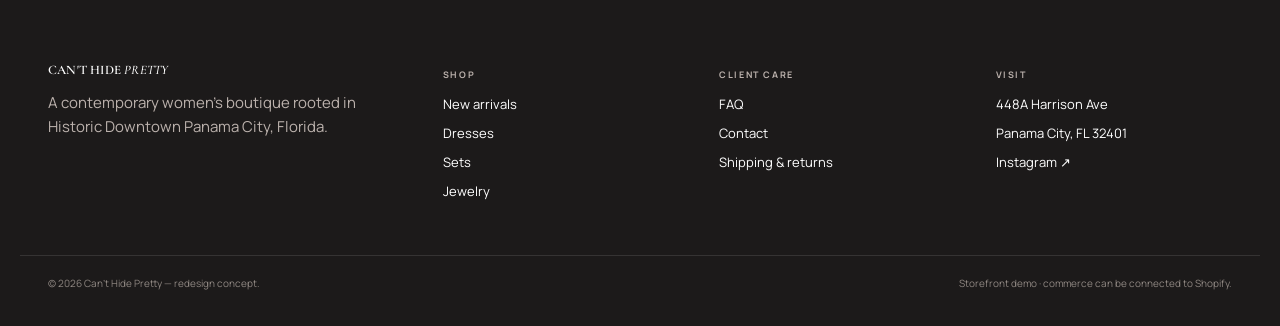
==== commit 9dd7695b: "Redesign Can't Hide Pretty with elegant responsive storefront" ====
--- a/cant-hide-pretty/index.html
+++ b/cant-hide-pretty/index.html
@@ -1,35 +1 @@
-<!doctype html><html lang="en"><head><meta charset="utf-8"><meta name="viewport" content="width=device-width,initial-scale=1"><meta name="theme-color" content="#ff5d86"><link rel="preconnect" href="https://fonts.googleapis.com"><link rel="preconnect" href="https://fonts.gstatic.com" crossorigin><link href="https://fonts.googleapis.com/css2?family=DM+Sans:wght@400;500;600;700;800&family=Fraunces:opsz,wght@9..144,600;9..144,800&family=Permanent+Marker&display=swap" rel="stylesheet"><link rel="stylesheet" href="assets/css/styles.css"><title>Can't Hide Pretty — Let Your Pretty Shine</title><meta name="description" content="A high-personality storefront concept for Can&#x27;t Hide Pretty Boutique in Panama City, Florida."></head><body><div id="siteHeader"></div><main class="page">
-<section class="hero">
-  <div class="hero-copy"><span class="eyebrow">Panama City, Florida · Since 2021</span><h1>Can't hide<br><span class="outline">pretty.</span></h1>
-  <p>Clothes should feel like you — only brighter. Hand-picked pieces, playful accessories and a little Florida sunshine for your closet.</p>
-  <div class="cta-row"><a class="btn primary" href="shop.html">Look what just showed up →</a><a class="btn secondary" href="about.html">Meet the brand</a></div></div>
-  <div class="hero-art" id="heroArt"><div class="hero-note">just be you ♡</div><div class="spark">✦</div>
-    <div class="photo main"><img src="https://www.canthidepretty.com/cdn/shop/files/97562EEF-807E-4ED4-A699-CF059A2625D9_1500x.jpg?v=1773355083" alt="Can’t Hide Pretty hot pink dress"></div>
-    <div class="photo secondary"><img src="https://www.canthidepretty.com/cdn/shop/files/61070A82-8AC3-495C-A4CC-ED2B36A06B9A_1500x.jpg?v=1710871488" alt="Can’t Hide Pretty blue dress"></div>
-    <div class="hero-sticker">Let your<br>pretty shine<br>✦</div>
-  </div>
-</section>
-<div class="marquee"><div class="marquee-track"><span>YOU CAN'T HIDE PRETTY <i>✦</i></span><span>BE YOUR OWN KIND OF BEAUTIFUL <i>♡</i></span><span>PANAMA CITY, FL <i>☀</i></span><span>YOU CAN'T HIDE PRETTY <i>✦</i></span><span>BE YOUR OWN KIND OF BEAUTIFUL <i>♡</i></span><span>PANAMA CITY, FL <i>☀</i></span></div></div>
-<section class="section"><div class="wrap"><div class="section-head"><div><span class="kicker">pick a feeling</span><h2 class="display">What's your mood?</h2></div><p class="section-copy">CHP isn't organized like a beige catalog. Start with the version of you that's showing up today.</p></div>
-  <div class="moods">
-    <a class="mood big" href="shop.html?mood=Florida%20Sunshine"><img src="https://www.canthidepretty.com/cdn/shop/files/97562EEF-807E-4ED4-A699-CF059A2625D9_1500x.jpg?v=1773355083"><div><small>01 · sunshine plans</small><h3>Florida<br>Sunshine</h3></div></a>
-    <a class="mood" href="shop.html?mood=Coastal"><img src="https://www.canthidepretty.com/cdn/shop/files/61070A82-8AC3-495C-A4CC-ED2B36A06B9A_1500x.jpg?v=1710871488"><div><small>02 · salty air</small><h3>Coastal<br>Girl</h3></div></a>
-    <a class="mood" href="shop.html?mood=Date%20Night"><img src="https://www.canthidepretty.com/cdn/shop/files/19C9CCBB-EB7F-497E-AAAF-7D774075375C_533x.jpg?v=1760637622"><div><small>03 · plans tonight?</small><h3>Date<br>Night</h3></div></a>
-    <a class="mood text-card" href="shop.html"><div><small>04 · everything cute</small><h3>EVERYDAY PRETTY ✦</h3><p>Denim, easy dresses, small accessories, girls' trips, game days and all the in-between.</p></div></a>
-  </div>
-</div></section>
-<section class="section alt"><div class="wrap feature-grid">
-  <div class="feature-art"><div class="feature-number">01</div><div class="feature-photo"><img src="https://www.canthidepretty.com/cdn/shop/files/A0111B7F-E589-4160-A7AC-C60F1EBCDBE4_533x.jpg?v=1746028109" alt="Alys Pearl Mini Dress"></div></div>
-  <div class="feature-copy"><span class="kicker">the one</span><h2>Alys Pearl<br>Mini Dress</h2><div class="price">$68.00</div><p class="section-copy">One piece gets the spotlight instead of disappearing in a grid. Because some pretties deserve their own moment.</p><div class="sizes"><button class="size active">S</button><button class="size">M</button><button class="size">L</button></div><button class="btn primary" data-add="alys-pearl-mini-dress">Add to my bag +</button></div>
-</div></section>
-<section class="section"><div class="wrap"><div class="section-head"><div><span class="kicker">freshly picked</span><h2 class="display">Look what showed up ✦</h2></div><a href="shop.html" class="btn secondary">Shop everything →</a></div><div class="product-rail" id="homeRail"></div></div></section>
-<section class="manifesto"><p>the whole point?</p><h2>Pretty isn't a look.<span>It's a feeling.</span></h2></section>
-<section class="section"><div class="wrap story-grid"><div class="story-collage"><div class="polaroid a"><img src="https://www.canthidepretty.com/cdn/shop/articles/IMG_7244_1100x.jpg?v=1733592216" alt="Can’t Hide Pretty boutique community"></div><div class="polaroid b"><img src="https://www.canthidepretty.com/cdn/shop/files/818A48E9-2BF5-4147-831D-D79C694AE6E7_533x.jpg?v=1761874426" alt="Can’t Hide Pretty style"></div></div>
-<div class="story-copy"><span class="kicker">the reason behind the clothes</span><h2>Be your own kind of beautiful.</h2><p>Founded in 2021, Can't Hide Pretty is built around looking good, feeling good and keeping fashion fun, affordable and personal. Every piece is hand-picked with real women and real plans in mind.</p><p>The site turns that philosophy into the experience: happy color, imperfect shapes, movement, personality and products presented like things your friend couldn't wait to show you.</p><a class="btn primary" href="about.html">Read our story →</a><br><span class="signature">xoxo, your pretty side ♡</span></div></div></section>
-<section class="visit-home"><div class="visit-art"><div class="city">PANAMA<br>CITY</div><div class="pin"></div></div><div class="visit-copy"><span class="kicker">online is cute. local is cuter.</span><h2>Meet us downtown.</h2><p>Rooted in Historic Downtown Panama City, not in generic “beach boutique” imagery.</p><div class="address">448A Harrison Ave<br>Panama City, FL 32401</div><a class="btn primary" href="visit.html">Plan a visit ↗</a></div></section>
-</main><div id="siteFooter"></div><script src="assets/js/products.js"></script><script src="assets/js/components.js"></script><script>document.getElementById("siteHeader").innerHTML=CHP_COMPONENTS.chpHeader("Home");document.getElementById("siteFooter").innerHTML=CHP_COMPONENTS.chpFooter();</script><script src="assets/js/app.js"></script><script>
-document.getElementById('homeRail').innerHTML=CHP.P.slice(0,7).map(CHP_COMPONENTS.productCard).join('');
-document.querySelectorAll('#homeRail [data-wish]').forEach(b=>b.onclick=e=>{e.preventDefault();CHP.toggleWish(b.dataset.wish)});
-document.querySelectorAll('#homeRail [data-add]').forEach(b=>b.onclick=e=>{e.preventDefault();CHP.add(b.dataset.add)});
-document.querySelectorAll('.size').forEach(b=>b.onclick=()=>{b.parentElement.querySelectorAll('.size').forEach(x=>x.classList.remove('active'));b.classList.add('active')});
-</script></body></html>+<!doctype html><html lang="en"><head><meta charset="utf-8"><meta name="viewport" content="width=device-width,initial-scale=1,viewport-fit=cover"><meta name="theme-color" content="#f6f2ed"><link rel="preconnect" href="https://fonts.googleapis.com"><link rel="preconnect" href="https://fonts.gstatic.com" crossorigin><link href="https://fonts.googleapis.com/css2?family=Cormorant+Garamond:ital,wght@0,500;0,600;0,700;1,500&family=Manrope:wght@400;500;600;700&display=swap" rel="stylesheet"><link rel="stylesheet" href="assets/css/styles.css"><title>Can't Hide Pretty — Panama City Boutique</title><meta name="description" content="A refined digital storefront concept for Can't Hide Pretty Boutique in Panama City, Florida."></head><body><div id="siteHeader"></div><main class="page"><section class="hero"><div class="hero-copy"><span class="eyebrow">Historic Downtown Panama City · Florida</span><h1>Wear what<br><em>feels like you.</em></h1><p>Trend-forward pieces, feminine details and easy statement looks — curated for real plans, warm weather and the confidence to be your own kind of beautiful.</p><div class="cta-row"><a class="btn primary" href="shop.html">Shop new arrivals</a><a class="btn secondary" href="about.html">Our story</a></div></div><div class="hero-media"><img src="https://www.ramonalarue.com/cdn/shop/files/ACA19615-2E29-4254-9251-8FBE936F3150_1200x1200.jpg?v=1741278033" alt="Elegant women's fashion" onerror="this.parentElement.classList.add('image-fallback');this.style.display='none'"><div class="hero-badge">The new edit · 2026</div><div class="hero-caption">Can't Hide Pretty · Panama City, FL</div></div></section><section class="section"><div class="wrap"><div class="section-head"><div><span class="kicker">Just in</span><h2>New arrivals</h2></div><a class="btn secondary" href="shop.html">View all</a></div><div class="product-grid" id="homeGrid"></div></div></section><section class="section alt"><div class="wrap"><div class="section-head"><div><span class="kicker">Shop by moment</span><h2>Curated for your plans.</h2></div><p class="section-copy">A more personal way to browse: polished daywear, easy weekends and pieces made for the plans you actually have.</p></div><div class="category-grid"><a class="category-card" href="shop.html?mood=Daytime"><img src="https://chicsoul.com/cdn/shop/files/halftruthsdress_pink-12_400x%402x.progressive.jpg?v=1771524903" alt="Daytime dresses" onerror="this.parentElement.classList.add('image-fallback');this.style.display='none'"><div><small>01 · Daytime</small><h3>Lunch, showers & sunny afternoons</h3></div></a><a class="category-card" href="shop.html?mood=Weekend"><img src="https://shop.getbullish.com/cdn/shop/files/All-Over-Boots-Print-Romper-Western-Cowgirl-Apparel-Sizes-SM-L-6.jpg?v=1740564426&width=1946" alt="Weekend style" onerror="this.parentElement.classList.add('image-fallback');this.style.display='none'"><div><small>02 · Weekend</small><h3>Easy statements</h3></div></a><a class="category-card" href="shop.html?mood=Date%20Night"><img src="https://cdn.shopify.com/s/files/1/0070/8853/7651/files/05103-000429_1_dbbf115c-c2e5-4094-8302-498f33fb10b2.jpg?v=1759170898" alt="Date night style" onerror="this.parentElement.classList.add('image-fallback');this.style.display='none'"><div><small>03 · Evening</small><h3>Dressed-up confidence</h3></div></a></div></div></section><section class="feature"><div class="feature-media"><img src="https://meritbywillow.com/cdn/shop/files/IMG_8062.jpg?v=1696516626&width=1946" alt="30A necklace" onerror="this.parentElement.classList.add('image-fallback');this.style.display='none'"></div><div class="feature-copy"><span class="kicker">The coastal edit</span><h2>Small details,<br>strong point of view.</h2><div class="feature-price">30A Necklace Gold · $54</div><p>Accessories keep the brand connected to the Gulf Coast without turning the site into a souvenir shop. Refined, local and easy to layer into everyday style.</p><a class="btn primary" href="product.html?id=30a-necklace">Shop the necklace</a></div></section><section class="story-band"><div class="wrap"><h2>Be your own kind of <em>beautiful.</em></h2><div><p>That idea is the heart of Can't Hide Pretty. The redesign lets the clothing lead, then uses warmth, confidence and Panama City character in smaller, more intentional moments.</p><a class="btn secondary" style="color:white;border-color:#fff" href="about.html">Discover the brand</a></div></div></section><section class="section"><div class="wrap store-story"><div class="store-photo"><img src="https://www.canthidepretty.com/cdn/shop/files/IMG_8817_1500x.jpg?v=1767974393" alt="Can't Hide Pretty storefront on Harrison Avenue" onerror="this.parentElement.classList.add('image-fallback');this.style.display='none'"></div><div class="store-copy"><span class="kicker">Rooted downtown</span><h2>A local boutique with a real sense of place.</h2><p>Can’t Hide Pretty is based in Historic Downtown Panama City. The site now treats that location as part of the story — cleanly and confidently — rather than leaning on generic beach graphics.</p><div class="address">448A Harrison Ave<br>Panama City, FL 32401</div><a class="btn primary" href="visit.html">Visit the boutique</a></div></div></section></main><div id="siteFooter"></div><script src="assets/js/products.js"></script><script src="assets/js/components.js"></script><script>siteHeader.innerHTML=CHP_COMPONENTS.chpHeader('Home');siteFooter.innerHTML=CHP_COMPONENTS.chpFooter();</script><script src="assets/js/app.js"></script><script>homeGrid.innerHTML=CHP.P.slice(0,4).map(CHP_COMPONENTS.productCard).join('');homeGrid.querySelectorAll('[data-add]').forEach(b=>b.onclick=e=>{e.preventDefault();CHP.add(b.dataset.add)});homeGrid.querySelectorAll('[data-wish]').forEach(b=>b.onclick=e=>{e.preventDefault();CHP.toggleWish(b.dataset.wish)});</script></body></html>
--- a/cant-hide-pretty/assets/css/styles.css
+++ b/cant-hide-pretty/assets/css/styles.css
@@ -1 +1 @@
-:root{--ink:#261d24;--cream:#fff8ef;--paper:#fffdf9;--pink:#ff5d86;--rose:#ffd1dd;--sun:#ffd95a;--sky:#8fd9ff;--berry:#7d2141;--line:rgba(38,29,36,.16);--serif:"Fraunces",Georgia,serif;--sans:"DM Sans",Arial,sans-serif;--marker:"Permanent Marker",cursive;--shadow:0 24px 70px rgba(70,35,52,.16)}*{box-sizing:border-box}html{scroll-behavior:smooth}body{margin:0;background:var(--cream);color:var(--ink);font-family:var(--sans);overflow-x:hidden}a{color:inherit;text-decoration:none}button,input,textarea,select{font:inherit}button{cursor:pointer}img{width:100%;height:100%;object-fit:cover;display:block}.wrap{width:min(1180px,92vw);margin:auto}.announcement{min-height:33px;padding:8px 18px;display:flex;align-items:center;justify-content:center;gap:16px;background:var(--ink);color:#fff;font-size:11px;font-weight:700;letter-spacing:.11em;text-transform:uppercase;text-align:center}.announcement b{color:var(--sun)}.site-header{position:sticky;top:0;z-index:60;background:rgba(255,248,239,.92);backdrop-filter:blur(18px);border-bottom:1px solid var(--line)}.header-inner{height:82px;display:grid;grid-template-columns:1fr auto 1fr;align-items:center}.brand{font:800 24px/.9 var(--serif);letter-spacing:-.055em}.brand span{display:inline-block;background:var(--pink);color:#fff;border-radius:999px;padding:8px 11px;transform:rotate(-3deg)}.main-nav{display:flex;gap:28px;font-weight:800;font-size:11px;letter-spacing:.1em;text-transform:uppercase}.main-nav a{position:relative}.main-nav a.active:after,.main-nav a:hover:after{content:"";position:absolute;left:-2px;right:-2px;bottom:-7px;height:7px;background:var(--sun);border-radius:50%;z-index:-1}.header-actions{justify-self:end;display:flex;gap:8px}.iconbtn{border:1px solid var(--ink);background:#fff9;border-radius:999px;min-width:40px;height:40px;padding:0 13px;display:grid;place-items:center;font-weight:900}.iconbtn.bag{display:flex;gap:6px}.menu-toggle{display:none}.page{min-height:60vh}.hero{min-height:calc(100vh - 115px);position:relative;isolation:isolate;overflow:hidden;display:grid;grid-template-columns:1.05fr .95fr;align-items:center;padding:70px 4vw 80px}.hero:before{content:"";position:absolute;width:76vw;height:76vw;border-radius:50%;right:-31vw;top:-28vw;background:repeating-conic-gradient(from 0deg,var(--sun) 0 8deg,transparent 8deg 16deg);opacity:.28;z-index:-3;animation:spin 45s linear infinite}.hero:after{content:"";position:absolute;width:48vw;height:52vw;right:3vw;top:7vh;background:var(--rose);border-radius:42% 58% 60% 40%/48% 38% 62% 52%;transform:rotate(-8deg);z-index:-2}@keyframes spin{to{transform:rotate(360deg)}}.eyebrow{font-size:11px;font-weight:900;letter-spacing:.14em;text-transform:uppercase}.eyebrow:before{content:"✦";font-size:18px;color:var(--pink);margin-right:8px}.hero h1{margin:14px 0 22px;font:800 clamp(64px,9.6vw,154px)/.78 var(--serif);letter-spacing:-.075em;text-transform:uppercase}.outline{color:transparent;-webkit-text-stroke:2px var(--ink);position:relative}.outline:after{content:"shine";position:absolute;right:-.1em;bottom:-.35em;color:var(--pink);font:400 .24em/1 var(--marker);-webkit-text-stroke:0;transform:rotate(-8deg)}.hero-copy p{max-width:540px;font-size:18px;line-height:1.6}.cta-row{display:flex;gap:12px;flex-wrap:wrap;margin-top:28px}.btn{border:0;border-radius:999px;padding:15px 22px;font-weight:900;font-size:12px;letter-spacing:.08em;text-transform:uppercase;display:inline-flex;align-items:center;justify-content:center;gap:8px}.btn.primary{background:var(--ink);color:#fff;box-shadow:6px 6px 0 var(--pink)}.btn.secondary{border:1.5px solid var(--ink);background:#fff8}.hero-art{position:relative;height:min(68vw,700px);min-height:560px}.photo{position:absolute;overflow:hidden;background:var(--rose);box-shadow:var(--shadow)}.photo.main{width:61%;height:78%;right:10%;top:7%;border-radius:46% 46% 20px 20px;transform:rotate(2.5deg)}.photo.secondary{width:36%;height:39%;left:1%;bottom:1%;border:10px solid #fff;border-radius:8px;transform:rotate(-8deg)}.hero-note{position:absolute;left:5%;top:9%;font:400 22px var(--marker);color:var(--pink);transform:rotate(-11deg)}.hero-sticker{position:absolute;right:0;bottom:13%;width:136px;height:136px;border-radius:50%;display:grid;place-items:center;text-align:center;background:var(--sun);font-weight:900;text-transform:uppercase;transform:rotate(10deg)}.spark{position:absolute;font-size:50px;color:var(--pink);right:7%;top:4%}.marquee{border-block:1.5px solid var(--ink);background:var(--pink);color:#fff;overflow:hidden}.marquee-track{display:flex;width:max-content;padding:13px 0;animation:marquee 22s linear infinite;font:800 20px/1 var(--serif);text-transform:uppercase}.marquee-track span{padding-right:34px}.marquee-track i{color:var(--sun)}@keyframes marquee{to{transform:translateX(-50%)}}.section{padding:96px 0}.alt{background:var(--paper)}.section-head{display:flex;align-items:end;justify-content:space-between;gap:30px;margin-bottom:38px}.kicker{font:400 18px var(--marker);color:var(--pink);display:inline-block;transform:rotate(-3deg)}.display{font:800 clamp(46px,6.3vw,90px)/.9 var(--serif);letter-spacing:-.06em;text-transform:uppercase;margin:8px 0}.section-copy{max-width:480px;color:#655660;line-height:1.65}.moods{display:grid;grid-template-columns:1.2fr .8fr .8fr;grid-template-rows:340px 260px;gap:18px}.mood{position:relative;overflow:hidden;border-radius:30px;display:flex;align-items:end;padding:24px;color:#fff;isolation:isolate}.mood:after{content:"";position:absolute;inset:0;background:linear-gradient(to top,#261d24b5,transparent 67%);z-index:-1}.mood img{position:absolute;inset:0;z-index:-2}.mood h3{margin:0;font:800 38px/.9 var(--serif);text-transform:uppercase}.mood small{display:block;font-size:10px;letter-spacing:.13em;text-transform:uppercase;margin-bottom:8px}.mood.big{grid-row:span 2}.mood.text-card{grid-column:2/span 2;background:var(--sky);color:var(--ink);align-items:center;justify-content:center;text-align:center}.mood.text-card:after{display:none}.feature-grid{display:grid;grid-template-columns:.95fr 1.05fr;align-items:center;gap:5vw;min-height:650px}.feature-art{position:relative;height:590px}.feature-photo{position:absolute;inset:24px 12% 0 7%;border-radius:48% 48% 20px 20px;overflow:hidden;transform:rotate(-2deg);box-shadow:var(--shadow)}.feature-number{position:absolute;left:0;top:-20px;font:800 170px/.8 var(--serif);color:transparent;-webkit-text-stroke:2px var(--pink);z-index:3}.feature-copy h2{font:800 clamp(54px,7vw,102px)/.8 var(--serif);letter-spacing:-.065em;text-transform:uppercase;margin:12px 0 20px}.price{font-size:26px;font-weight:800}.sizes{display:flex;gap:8px;margin:20px 0 28px}.size{min-width:45px;height:42px;border:1px solid var(--ink);background:transparent;border-radius:12px;font-weight:800}.size.active,.size:hover{background:var(--ink);color:#fff}.product-rail{display:grid;grid-auto-flow:column;grid-auto-columns:minmax(260px,30%);overflow-x:auto;gap:18px;padding-bottom:20px}.product-grid{display:grid;grid-template-columns:repeat(4,1fr);gap:28px 18px}.product-media{position:relative;aspect-ratio:4/5;border-radius:26px;overflow:hidden;background:#f5e8ea}.heart{position:absolute;right:12px;top:12px;border:0;width:42px;height:42px;border-radius:50%;background:#fffd;font-size:22px}.heart.saved{color:var(--pink)}.quick{position:absolute;left:12px;right:12px;bottom:12px}.product-meta{display:flex;justify-content:space-between;gap:15px;padding:14px 3px}.product-meta h3{font-size:15px;margin:0 0 4px}.product-meta p{font-size:11px;color:#7a6b75;text-transform:uppercase;letter-spacing:.08em;margin:0}.manifesto{padding:120px 4vw;background:var(--berry);color:var(--cream);text-align:center}.manifesto p{font:400 20px var(--marker);color:var(--sun)}.manifesto h2{font:800 clamp(60px,9vw,145px)/.8 var(--serif);letter-spacing:-.075em;text-transform:uppercase;margin:0}.manifesto h2 span{display:block;color:var(--sun)}.story-grid,.about-layout,.product-layout,.contact-grid,.faq-grid{display:grid;grid-template-columns:1fr 1fr;gap:5vw;align-items:center}.story-collage{position:relative;min-height:560px}.polaroid{position:absolute;background:#fff;padding:12px 12px 45px;box-shadow:var(--shadow);width:56%;height:70%}.polaroid.a{left:5%;top:5%;transform:rotate(-8deg)}.polaroid.b{right:4%;bottom:2%;transform:rotate(8deg)}.story-copy h2{font:800 clamp(54px,7vw,92px)/.86 var(--serif);text-transform:uppercase}.signature{font:400 24px var(--marker);color:var(--pink)}.visit-home{display:grid;grid-template-columns:1.1fr .9fr;min-height:560px;background:var(--sky)}.visit-art{display:grid;place-items:center;position:relative}.city{font:800 clamp(80px,12vw,180px)/.7 var(--serif);color:#261d2424;text-align:center}.pin{position:absolute;width:110px;height:110px;border-radius:50% 50% 50% 0;background:var(--pink);transform:rotate(-45deg)}.visit-copy{padding:70px 7vw;display:flex;flex-direction:column;justify-content:center}.visit-copy h2{font:800 clamp(60px,7vw,110px)/.8 var(--serif);text-transform:uppercase;margin:10px 0}.newsletter{padding:90px 4vw;background:var(--sun);text-align:center}.newsletter h2{font:800 clamp(50px,7vw,90px)/.86 var(--serif);text-transform:uppercase;margin:10px 0}.emailbox{display:flex;max-width:520px;margin:28px auto 0;border-bottom:2px solid var(--ink)}.emailbox input{flex:1;border:0;background:transparent;padding:15px 6px;outline:0}.emailbox button{border:0;background:transparent;font-size:32px}.footer{padding:60px 4vw 100px;background:var(--ink);color:#fff}.footer-grid{width:min(1180px,92vw);margin:auto;display:grid;grid-template-columns:1.5fr repeat(3,1fr);gap:40px}.footer h4{color:var(--sun);text-transform:uppercase;font-size:11px}.footer a{display:block;margin:9px 0}.fineprint{width:min(1180px,92vw);margin:40px auto 0;padding-top:22px;border-top:1px solid #ffffff26;font-size:11px;color:#a99ba4;display:flex;justify-content:space-between}.page-hero{padding:90px 0 55px}.page-hero h1{font:800 clamp(64px,9vw,130px)/.8 var(--serif);letter-spacing:-.07em;text-transform:uppercase;margin:8px 0}.page-hero p{max-width:620px;line-height:1.7}.shop-toolbar{display:flex;gap:12px;justify-content:space-between;margin-bottom:28px;flex-wrap:wrap}.searchbox{flex:1}.searchbox input{width:100%;border:1.5px solid var(--ink);background:#fff;border-radius:999px;padding:14px 18px}.filters{display:flex;gap:8px;flex-wrap:wrap}.filter{border:1px solid var(--ink);background:transparent;border-radius:999px;padding:11px 15px;font-weight:800}.filter.active{background:var(--ink);color:#fff}.product-page{padding:70px 0 110px}.product-gallery{display:grid;grid-template-columns:1fr 1fr;gap:14px}.gallery-tile{border-radius:28px;overflow:hidden;background:var(--rose);aspect-ratio:1}.gallery-main{grid-column:span 2;aspect-ratio:4/5}.gallery-art{display:grid;place-items:center;background:var(--sun);padding:30px;text-align:center}.gallery-art span{font:800 48px var(--serif);text-transform:uppercase}.product-info{position:sticky;top:110px}.product-info h1{font:800 clamp(48px,5.3vw,82px)/.86 var(--serif);text-transform:uppercase;margin:14px 0}.badge{display:inline-block;background:var(--pink);color:#fff;border-radius:999px;padding:7px 11px;font-size:10px;font-weight:900}.trust{display:grid;grid-template-columns:repeat(3,1fr);gap:8px;margin-top:28px}.trust div{border:1px solid var(--line);border-radius:16px;padding:14px;text-align:center;font-size:11px}.content-card,.form-card{background:#fff;border-radius:30px;padding:34px;box-shadow:var(--shadow)}.about-photo{border-radius:50% 50% 26px 26px;overflow:hidden;aspect-ratio:4/5}.quote{font:800 clamp(40px,5vw,72px)/.94 var(--serif)}.timeline{display:grid;grid-template-columns:repeat(3,1fr);gap:18px;margin-top:40px}.timeline div{background:var(--paper);border:1px solid var(--line);border-radius:24px;padding:24px}.timeline strong{display:block;font:800 44px var(--serif);color:var(--pink)}.contact-card{background:var(--sky);border-radius:30px;padding:34px}.field{margin-bottom:16px}.field label{display:block;font-size:10px;font-weight:900;text-transform:uppercase;margin-bottom:7px}.field input,.field textarea,.field select{width:100%;border:1px solid var(--line);background:var(--paper);border-radius:16px;padding:14px}.field textarea{min-height:150px}.faq-list details{background:#fff;border-radius:20px;padding:19px 22px;margin-bottom:12px}.policy{max-width:780px;margin:auto}.policy p{line-height:1.75;color:#5f515b}.drawer-shade{position:fixed;inset:0;background:#261d246e;opacity:0;visibility:hidden;z-index:79}.drawer-shade.open{opacity:1;visibility:visible}.drawer{position:fixed;top:0;right:0;width:min(460px,94vw);height:100dvh;background:var(--cream);z-index:80;transform:translateX(100%);transition:.28s;display:flex;flex-direction:column}.drawer.open{transform:none}.drawer-head{padding:22px;display:flex;justify-content:space-between}.drawer-close{border:0;background:transparent;font-size:32px}.drawer-items{padding:20px;overflow:auto;flex:1}.bag-item{display:grid;grid-template-columns:76px 1fr auto;gap:14px;align-items:center;padding:13px 0;border-bottom:1px solid var(--line)}.bag-thumb{width:76px;height:92px;border-radius:13px;overflow:hidden}.drawer-footer{padding:20px;border-top:1px solid var(--line)}.subtotal{display:flex;justify-content:space-between;font-weight:900;margin-bottom:14px}.toast{position:fixed;left:50%;bottom:25px;transform:translate(-50%,30px);background:var(--ink);color:#fff;border-radius:999px;padding:13px 20px;opacity:0;visibility:hidden;z-index:100}.toast.show{opacity:1;visibility:visible;transform:translate(-50%,0)}.mobile-nav{display:none}.mobile-menu{position:fixed;inset:0;background:var(--cream);z-index:85;padding:30px;transform:translateY(-100%);transition:.3s}.mobile-menu.open{transform:none}.close-mobile{position:absolute;right:24px;top:20px;border:0;background:none;font-size:34px}.mobile-menu nav{margin-top:75px}.mobile-menu a{display:block;font:800 56px/1 var(--serif);text-transform:uppercase;margin:12px 0}@media(max-width:950px){.main-nav{display:none}.menu-toggle{display:grid}.hero{grid-template-columns:1fr}.hero-art{height:650px}.moods{grid-template-columns:1fr 1fr}.mood.big{grid-column:span 2}.feature-grid,.story-grid,.about-layout,.visit-home,.product-layout,.contact-grid,.faq-grid{grid-template-columns:1fr}.product-grid{grid-template-columns:repeat(3,1fr)}.product-info{position:static}}@media(max-width:680px){.announcement{font-size:9px}.header-inner{height:67px}.brand{font-size:18px}.hero{padding:42px 5vw}.hero h1{font-size:20vw}.hero-art{height:480px;min-height:0}.section{padding:68px 0}.moods{display:flex;overflow-x:auto}.mood,.mood.big,.mood.text-card{min-width:82vw;height:420px}.feature-art{height:470px}.product-rail{grid-auto-columns:78%}.product-grid{grid-template-columns:repeat(2,1fr);gap:24px 12px}.footer-grid{grid-template-columns:1fr 1fr}.footer-grid>div:first-child{grid-column:span 2}.mobile-nav{position:fixed;display:grid;grid-template-columns:repeat(4,1fr);left:10px;right:10px;bottom:10px;height:62px;border-radius:22px;background:#261d24f0;z-index:70}.mobile-nav a,.mobile-nav button{border:0;background:transparent;color:#fff;display:flex;flex-direction:column;align-items:center;justify-content:center;font-size:9px}.footer{padding-bottom:115px}}+:root{--ink:#1c1a1a;--muted:#6f6965;--ivory:#f7f4ef;--paper:#fff;--blush:#c99ca4;--wine:#6f3f4a;--sand:#d8cbc1;--line:#ddd5cf;--serif:"Cormorant Garamond",Georgia,serif;--sans:"Manrope",Arial,sans-serif;--max:1240px;--ease:cubic-bezier(.2,.8,.2,1)}*{box-sizing:border-box}html{scroll-behavior:smooth;max-width:100%;overflow-x:hidden}body{margin:0;max-width:100%;overflow-x:hidden;background:var(--ivory);color:var(--ink);font-family:var(--sans);font-size:15px;line-height:1.55}a{color:inherit;text-decoration:none}button,input,select,textarea{font:inherit}button{cursor:pointer}img{display:block;width:100%;height:100%;object-fit:cover;max-width:100%}.wrap{width:100%;max-width:var(--max);margin:0 auto;padding:0 28px}.page{min-height:65vh}.announcement{background:var(--ink);color:#fff;min-height:34px;padding:8px 20px;display:flex;align-items:center;justify-content:center;gap:24px;font-size:10px;letter-spacing:.14em;text-transform:uppercase;text-align:center}.announcement span+span:before{content:"•";margin-right:24px;color:#ad9b92}.site-header{position:sticky;top:0;z-index:70;background:rgba(247,244,239,.95);backdrop-filter:blur(14px);border-bottom:1px solid rgba(28,26,26,.1)}.header-inner{min-height:76px;display:grid;grid-template-columns:1fr auto 1fr;align-items:center;gap:24px}.brand{font:600 26px/.9 var(--serif);letter-spacing:.015em;text-transform:uppercase;white-space:nowrap}.brand em{font-style:italic;font-weight:500}.main-nav{display:flex;align-items:center;gap:28px;font-size:11px;letter-spacing:.13em;text-transform:uppercase}.main-nav a{padding:8px 0;border-bottom:1px solid transparent}.main-nav a:hover,.main-nav a.active{border-color:var(--ink)}.header-actions{justify-self:end;display:flex;align-items:center;gap:9px}.iconbtn{height:40px;min-width:40px;border:1px solid #cfc7c1;background:transparent;border-radius:999px;padding:0 14px;display:inline-flex;align-items:center;justify-content:center;gap:6px;font-size:12px}.menu-toggle{display:none}.mobile-menu{position:fixed;inset:0;background:var(--ivory);z-index:100;transform:translateX(100%);transition:.32s var(--ease);padding:26px}.mobile-menu.open{transform:none}.close-mobile{position:absolute;right:24px;top:22px;border:0;background:transparent;font-size:36px}.mobile-menu nav{height:100%;display:flex;flex-direction:column;justify-content:center;gap:8px}.mobile-menu a{font:600 clamp(38px,10vw,54px)/1 var(--serif);padding:9px 0;border-bottom:1px solid var(--line)}.hero{width:100%;max-width:var(--max);margin:0 auto;padding:68px 28px 76px;display:grid;grid-template-columns:minmax(0,.9fr) minmax(0,1.1fr);gap:64px;align-items:center}.hero-copy{min-width:0}.eyebrow,.kicker{display:block;font-size:10px;letter-spacing:.18em;text-transform:uppercase;font-weight:600;color:var(--muted)}.hero h1{font:600 clamp(76px,10vw,150px)/.78 var(--serif);letter-spacing:-.04em;margin:18px 0 28px}.hero h1 em{display:block;font-style:italic;font-weight:500;color:var(--wine)}.hero-copy p{max-width:530px;font-size:17px;color:var(--muted);line-height:1.75}.cta-row{display:flex;gap:12px;flex-wrap:wrap;margin-top:30px}.btn{min-height:48px;padding:0 20px;border-radius:999px;border:1px solid var(--ink);display:inline-flex;align-items:center;justify-content:center;gap:8px;font-size:11px;letter-spacing:.12em;text-transform:uppercase;font-weight:700;transition:.2s}.btn:hover{transform:translateY(-1px)}.btn.primary{background:var(--ink);color:#fff}.btn.secondary{background:transparent}.hero-media{position:relative;min-width:0;aspect-ratio:4/4.7;overflow:hidden;background:#e8e0da}.hero-media:after{content:"";position:absolute;inset:0;background:linear-gradient(to top,rgba(20,15,16,.22),transparent 35%);pointer-events:none}.hero-caption{position:absolute;left:24px;bottom:20px;z-index:2;color:#fff;font-size:10px;letter-spacing:.15em;text-transform:uppercase}.hero-badge{position:absolute;top:22px;right:22px;z-index:2;background:rgba(255,255,255,.93);padding:10px 13px;font-size:10px;letter-spacing:.13em;text-transform:uppercase}.image-fallback{background:linear-gradient(135deg,#e9e0da,#d8c6c9)!important;position:relative}.image-fallback:after{content:"CAN'T HIDE PRETTY";position:absolute;inset:0;display:grid;place-items:center;color:#6f3f4a;font:600 26px var(--serif);letter-spacing:.08em;text-align:center;padding:24px}.image-fallback img{display:none!important}.section{padding:92px 0}.section.alt{background:#efe9e3}.section-head{display:flex;justify-content:space-between;align-items:end;gap:36px;margin-bottom:38px}.section-head h2,.display{font:600 clamp(48px,6vw,82px)/.92 var(--serif);letter-spacing:-.035em;margin:7px 0 0}.section-copy{max-width:470px;color:var(--muted);line-height:1.75}.product-grid{display:grid;grid-template-columns:repeat(4,minmax(0,1fr));gap:32px 18px}.product-rail{display:grid;grid-auto-flow:column;grid-auto-columns:minmax(230px,1fr);grid-template-rows:1fr;gap:18px;overflow-x:auto;padding:0 0 12px;scrollbar-width:thin}.product-card{min-width:0}.product-media{position:relative;aspect-ratio:4/5.25;background:#e6dfda;overflow:hidden}.product-media img{transition:transform .45s var(--ease)}.product-card:hover .product-media img{transform:scale(1.025)}.heart{position:absolute;top:12px;right:12px;width:38px;height:38px;border-radius:50%;border:1px solid rgba(28,26,26,.12);background:rgba(255,255,255,.92);font-size:18px}.heart.saved{color:var(--wine)}.quick{position:absolute;left:12px;right:12px;bottom:12px;opacity:0;transform:translateY(6px);transition:.2s}.product-card:hover .quick{opacity:1;transform:none}.product-meta{display:flex;justify-content:space-between;align-items:flex-start;gap:18px;padding:15px 2px}.product-meta h3{margin:0 0 4px;font-size:13px;font-weight:600}.product-meta p{margin:0;color:var(--muted);font-size:10px;letter-spacing:.08em;text-transform:uppercase}.product-meta strong{font-size:13px;font-weight:600;white-space:nowrap}.category-grid{display:grid;grid-template-columns:1.2fr .8fr .8fr;gap:18px}.category-card{min-width:0;position:relative;aspect-ratio:3/4;overflow:hidden;background:#ddd}.category-card:first-child{aspect-ratio:auto;min-height:620px}.category-card:after{content:"";position:absolute;inset:0;background:linear-gradient(to top,rgba(20,17,17,.55),transparent 55%)}.category-card div{position:absolute;z-index:2;left:24px;right:24px;bottom:23px;color:#fff}.category-card small{font-size:9px;letter-spacing:.17em;text-transform:uppercase}.category-card h3{font:600 clamp(34px,4vw,54px)/.95 var(--serif);margin:6px 0 0}.feature{display:grid;grid-template-columns:1fr 1fr;min-height:650px;background:var(--paper)}.feature-media{min-width:0;overflow:hidden}.feature-copy{padding:70px;display:flex;flex-direction:column;justify-content:center}.feature-copy h2{font:600 clamp(58px,7vw,96px)/.88 var(--serif);letter-spacing:-.035em;margin:8px 0 20px}.feature-copy p{max-width:480px;color:var(--muted);line-height:1.75}.feature-price{font:500 28px var(--serif);margin:4px 0 18px}.story-band{background:var(--wine);color:#fff;padding:90px 0}.story-band .wrap{display:grid;grid-template-columns:.8fr 1.2fr;gap:70px;align-items:center}.story-band h2{font:500 clamp(56px,7vw,102px)/.9 var(--serif);letter-spacing:-.04em;margin:0}.story-band h2 em{display:block;font-style:italic;color:#e8c8ce}.story-band p{max-width:520px;color:#eadfe1;line-height:1.8}.store-story{display:grid;grid-template-columns:1.05fr .95fr;gap:54px;align-items:center}.store-photo{aspect-ratio:4/3;overflow:hidden;background:#ddd}.store-copy h2{font:600 clamp(48px,6vw,78px)/.95 var(--serif);margin:8px 0 18px}.store-copy p{color:var(--muted);line-height:1.75}.address{margin:24px 0;font-size:14px;border-top:1px solid var(--line);padding-top:20px}.newsletter{padding:78px 28px;background:#e8ded8;text-align:center}.newsletter h2{font:600 clamp(44px,6vw,76px)/.92 var(--serif);margin:7px 0 12px}.newsletter p{color:var(--muted)}.emailbox{display:flex;max-width:520px;margin:28px auto 0;border-bottom:1px solid var(--ink)}.emailbox input{flex:1;min-width:0;border:0;background:transparent;padding:14px 4px;outline:none}.emailbox button{border:0;background:transparent;font-size:25px}.footer{background:var(--ink);color:#fff;padding:64px 0 34px}.footer-grid{width:100%;max-width:var(--max);margin:auto;padding:0 28px;display:grid;grid-template-columns:1.5fr repeat(3,1fr);gap:40px}.footer p{color:#bcb2ad;max-width:320px}.footer h4{font-size:9px;letter-spacing:.18em;text-transform:uppercase;color:#bcb2ad}.footer a{display:block;margin:9px 0;font-size:13px}.fineprint{max-width:var(--max);margin:45px auto 0;padding:20px 28px 0;border-top:1px solid #ffffff1c;color:#8f8782;font-size:10px;display:flex;justify-content:space-between;gap:20px}.page-hero{padding:78px 0 50px}.page-hero h1{font:600 clamp(62px,9vw,116px)/.82 var(--serif);letter-spacing:-.04em;margin:10px 0 20px}.page-hero p{max-width:650px;color:var(--muted);line-height:1.75}.shop-toolbar{display:flex;gap:14px;justify-content:space-between;margin-bottom:32px;flex-wrap:wrap}.searchbox{flex:1;min-width:220px}.searchbox input{width:100%;border:1px solid var(--line);background:#fff;padding:13px 16px;outline:none}.filters{display:flex;gap:8px;flex-wrap:wrap}.filter{border:1px solid var(--line);background:transparent;padding:11px 14px;font-size:10px;letter-spacing:.08em;text-transform:uppercase}.filter.active{background:var(--ink);color:#fff;border-color:var(--ink)}.empty-state{display:none;padding:80px 0;text-align:center}.empty-state.show{display:block}.product-page{padding:60px 0 100px}.backlink{display:inline-block;margin-bottom:26px;font-size:10px;letter-spacing:.13em;text-transform:uppercase}.product-layout{display:grid;grid-template-columns:1.1fr .9fr;gap:58px;align-items:start}.product-gallery{display:grid;grid-template-columns:1fr 1fr;gap:12px}.gallery-tile{aspect-ratio:1;background:#e5ddd7;overflow:hidden}.gallery-main{grid-column:span 2;aspect-ratio:4/5.05}.gallery-detail{aspect-ratio:1}.product-info{position:sticky;top:108px}.product-info h1{font:600 clamp(48px,5.5vw,74px)/.9 var(--serif);letter-spacing:-.025em;margin:10px 0 16px}.badge{display:inline-block;border:1px solid var(--line);padding:7px 10px;font-size:9px;letter-spacing:.12em;text-transform:uppercase}.price{font:500 26px var(--serif)}.description{color:var(--muted);line-height:1.75}.option-label{font-size:10px;letter-spacing:.12em;text-transform:uppercase;margin-top:23px;margin-bottom:8px}.sizes{display:flex;gap:8px;flex-wrap:wrap;margin-bottom:22px}.size{min-width:44px;height:42px;border:1px solid var(--line);background:transparent}.size.active{background:var(--ink);color:#fff;border-color:var(--ink)}.trust{display:grid;grid-template-columns:repeat(3,1fr);gap:8px;margin-top:20px}.trust div{border-top:1px solid var(--line);padding:13px 4px;font-size:10px;color:var(--muted)}details{border-top:1px solid var(--line);padding:16px 0}summary{cursor:pointer;font-size:12px;font-weight:600}details p{color:var(--muted);font-size:13px;line-height:1.7}.content-card{background:#fff;padding:36px;border:1px solid var(--line)}.about-layout,.contact-grid,.faq-grid{display:grid;grid-template-columns:1fr 1fr;gap:54px;align-items:start}.about-photo{aspect-ratio:4/5;overflow:hidden}.quote{font:500 clamp(42px,5vw,68px)/.98 var(--serif);margin:0 0 20px}.timeline{display:grid;grid-template-columns:repeat(3,1fr);gap:14px;margin-top:28px}.timeline div{border-top:1px solid var(--line);padding:18px 0}.timeline strong{font:500 36px var(--serif);display:block}.contact-card{background:#ede6e1;padding:34px}.field{margin-bottom:16px}.field label{display:block;font-size:9px;letter-spacing:.12em;text-transform:uppercase;margin-bottom:7px}.field input,.field textarea,.field select{width:100%;border:1px solid var(--line);background:#fff;padding:13px}.field textarea{min-height:140px}.faq-list details{background:#fff;padding:18px 20px;margin-bottom:10px;border:1px solid var(--line)}.policy{max-width:820px;margin:auto}.policy h2{font:600 34px var(--serif)}.policy p{color:var(--muted);line-height:1.8}.drawer-shade{position:fixed;inset:0;background:#0007;opacity:0;visibility:hidden;z-index:79;transition:.2s}.drawer-shade.open{opacity:1;visibility:visible}.drawer{position:fixed;top:0;right:0;width:min(430px,94vw);height:100dvh;background:var(--ivory);z-index:80;transform:translateX(100%);transition:.28s var(--ease);display:flex;flex-direction:column}.drawer.open{transform:none}.drawer-head{padding:22px;border-bottom:1px solid var(--line);display:flex;justify-content:space-between;align-items:center}.drawer-head h3{font:600 30px var(--serif);margin:0}.drawer-close{border:0;background:transparent;font-size:30px}.drawer-items{padding:12px 20px;overflow:auto;flex:1}.bag-item{display:grid;grid-template-columns:74px 1fr auto;gap:12px;padding:12px 0;border-bottom:1px solid var(--line)}.bag-thumb{height:92px;background:#ddd}.bag-item h4{font-size:12px;margin:0 0 5px}.bag-remove{border:0;background:transparent;padding:4px 0;color:var(--muted);font-size:10px}.drawer-footer{border-top:1px solid var(--line);padding:20px}.subtotal{display:flex;justify-content:space-between;margin-bottom:16px}.toast{position:fixed;left:50%;bottom:24px;transform:translate(-50%,25px);opacity:0;background:var(--ink);color:#fff;padding:12px 16px;z-index:120;font-size:11px;transition:.2s;pointer-events:none}.toast.show{opacity:1;transform:translate(-50%,0)}@media(max-width:900px){.main-nav{display:none}.menu-toggle{display:inline-flex}.header-inner{grid-template-columns:1fr auto}.brand{font-size:22px}.header-actions{gap:6px}.hero{grid-template-columns:1fr;gap:38px;padding:52px 22px 60px}.hero h1{font-size:clamp(68px,19vw,102px)}.hero-media{aspect-ratio:4/5}.section{padding:70px 0}.wrap{padding:0 22px}.category-grid{grid-template-columns:1fr 1fr}.category-card:first-child{grid-column:1/-1;min-height:520px}.feature{grid-template-columns:1fr}.feature-media{min-height:520px}.feature-copy{padding:54px 28px}.story-band .wrap{grid-template-columns:1fr;gap:30px}.store-story{grid-template-columns:1fr;gap:34px}.product-grid{grid-template-columns:repeat(2,minmax(0,1fr))}.footer-grid{grid-template-columns:1fr 1fr}.product-layout,.about-layout,.contact-grid,.faq-grid{grid-template-columns:1fr}.product-info{position:static}.product-page{padding-top:36px}}@media(max-width:600px){.announcement{gap:10px;justify-content:flex-start;overflow:hidden;white-space:nowrap;padding:8px 14px}.announcement span:nth-of-type(2){display:none}.announcement span+span:before{display:none}.header-inner{min-height:66px;padding-left:18px;padding-right:18px}.brand{font-size:18px;line-height:1;max-width:165px;white-space:normal}.iconbtn{height:38px;min-width:38px;padding:0 11px}.header-actions>a{display:none}.hero{padding:40px 18px 54px}.hero h1{font-size:clamp(62px,20vw,92px);line-height:.82;margin:15px 0 22px}.hero-copy p{font-size:15px}.cta-row{display:grid;grid-template-columns:1fr}.btn{width:100%}.hero-media{width:100%;aspect-ratio:4/5.15}.hero-badge{top:14px;right:14px}.hero-caption{left:16px;bottom:14px}.section{padding:58px 0}.wrap{padding:0 18px}.section-head{display:block;margin-bottom:26px}.section-head .section-copy{margin-top:14px}.section-head>.btn{margin-top:18px}.category-grid{display:grid;grid-template-columns:1fr;gap:12px}.category-card,.category-card:first-child{grid-column:auto;min-height:0;aspect-ratio:4/5}.feature-media{min-height:0;aspect-ratio:4/5}.feature-copy{padding:44px 20px}.feature-copy h2{font-size:56px}.story-band{padding:64px 0}.story-band h2{font-size:58px}.store-photo{aspect-ratio:4/3}.product-grid{gap:26px 10px}.product-meta{gap:8px}.product-meta h3{font-size:11px}.product-meta strong{font-size:11px}.quick{display:none}.heart{width:34px;height:34px;font-size:16px}.footer-grid{grid-template-columns:1fr 1fr;gap:28px 18px;padding:0 18px}.footer-grid>div:first-child{grid-column:1/-1}.fineprint{display:block;padding:18px 18px 0}.fineprint span{display:block;margin-bottom:8px}.newsletter{padding:58px 18px}.page-hero{padding:52px 0 34px}.page-hero h1{font-size:64px}.shop-toolbar{display:block}.filters{margin-top:12px;overflow-x:auto;flex-wrap:nowrap;padding-bottom:8px}.filter{flex:0 0 auto}.product-gallery{gap:8px}.gallery-main{aspect-ratio:4/5}.product-info h1{font-size:52px}.trust{grid-template-columns:1fr}.trust div{padding:10px 0}.about-layout,.contact-grid,.faq-grid{gap:28px}.content-card,.contact-card{padding:24px 20px}.timeline{grid-template-columns:1fr}.mobile-menu{padding:20px}.mobile-menu a{font-size:44px}.product-rail{grid-auto-columns:72vw}.drawer{width:100vw;max-width:100vw}.toast{bottom:18px;max-width:calc(100vw - 28px);text-align:center}.footer{padding-bottom:30px}}
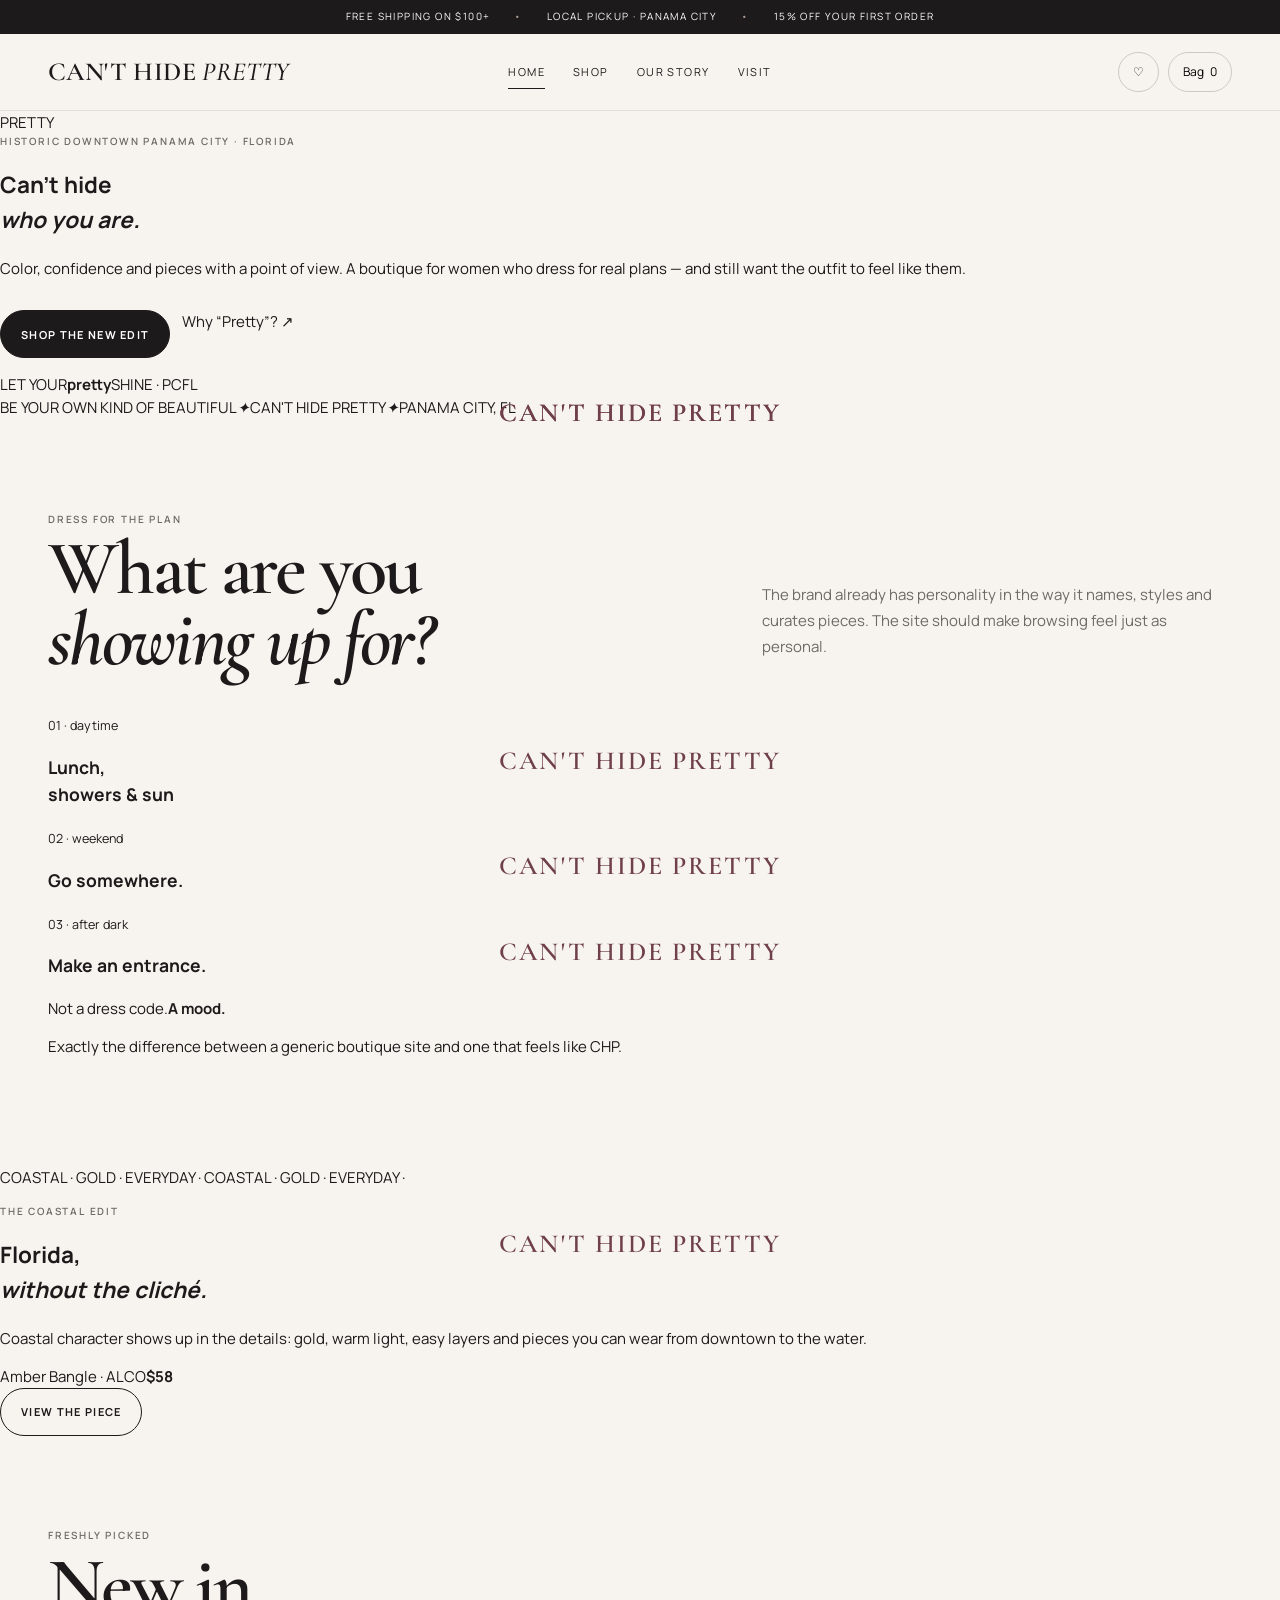
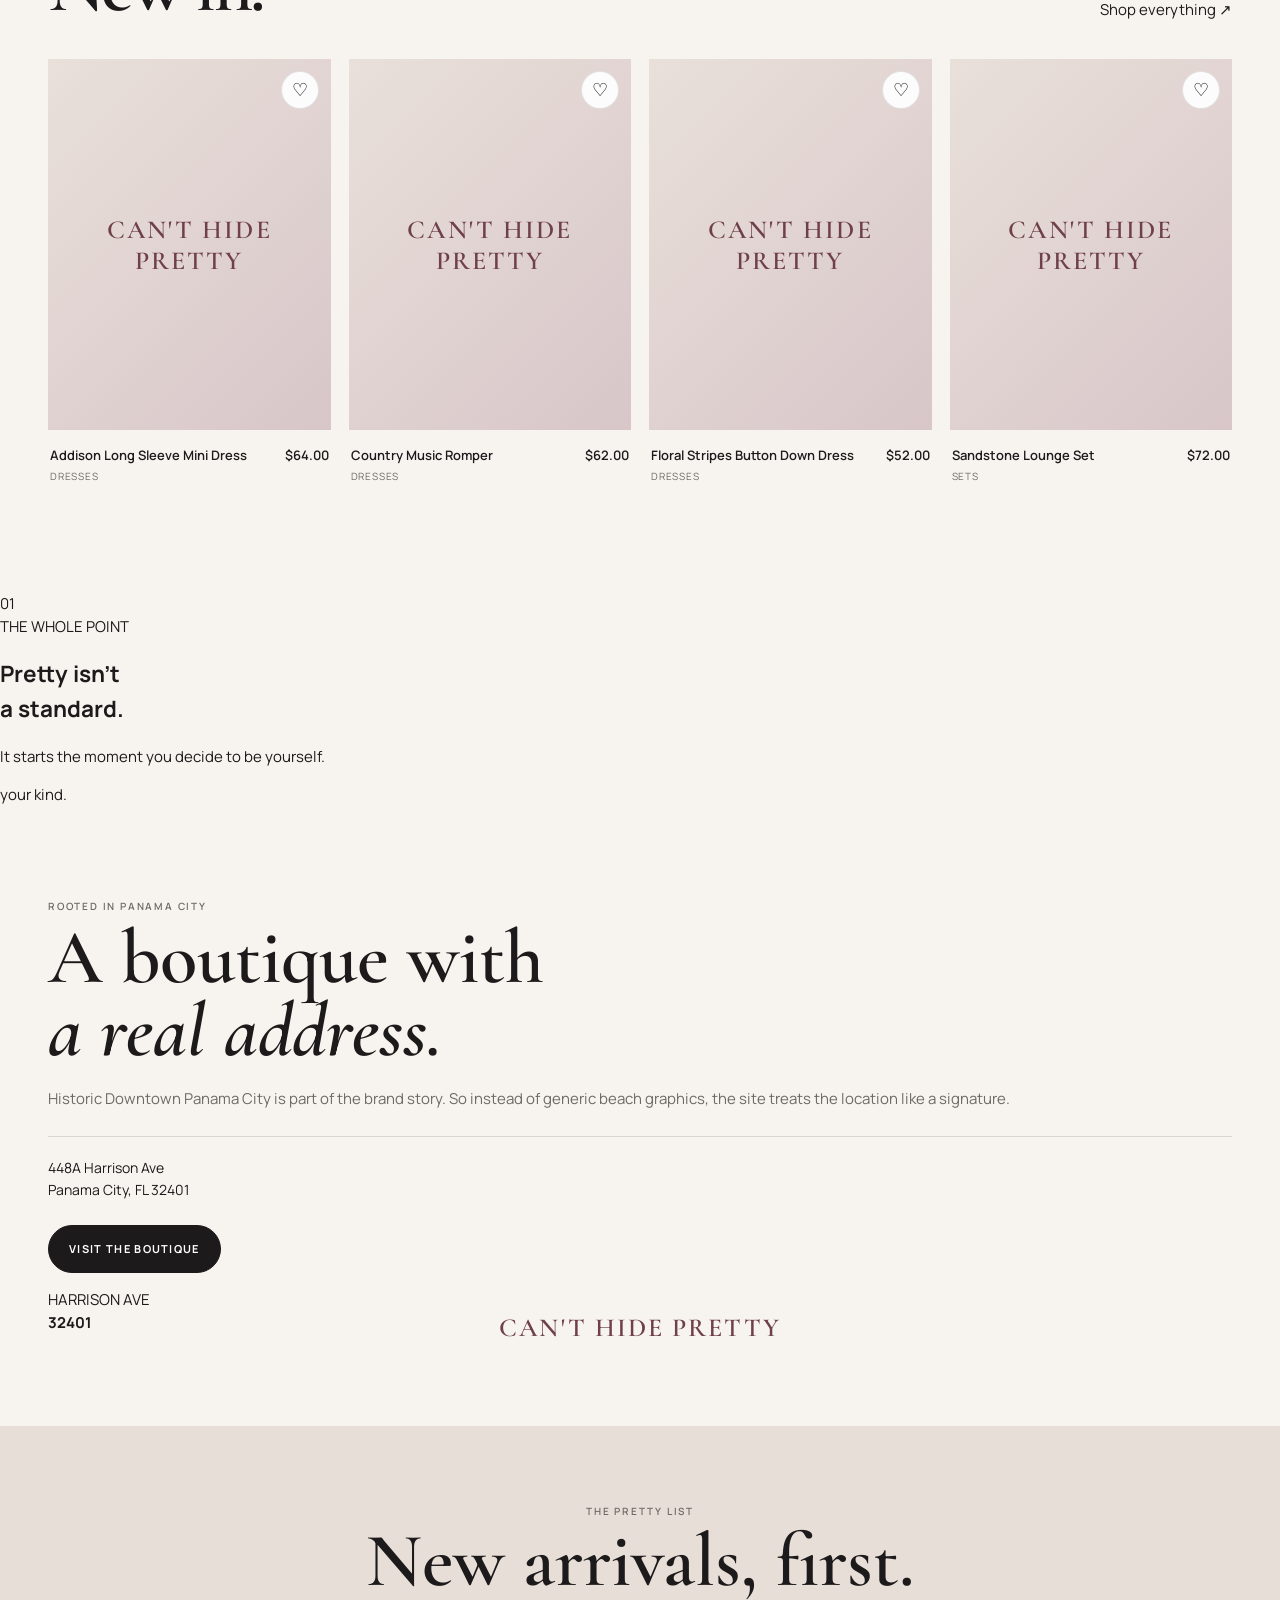
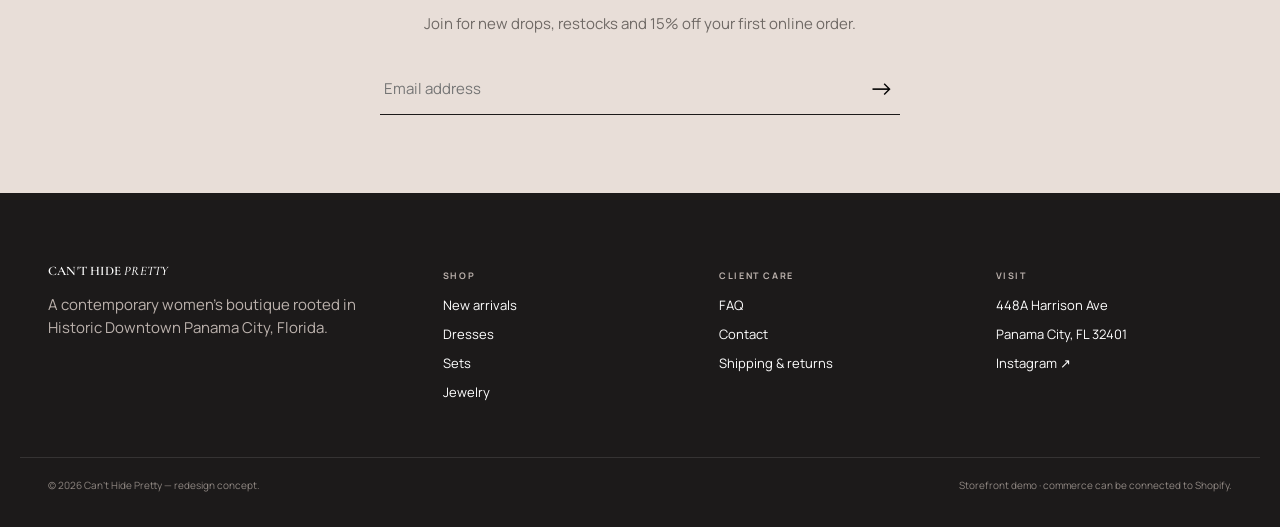
==== commit eba585d8: "Create personality-led editorial home" ====
--- a/cant-hide-pretty/index.html
+++ b/cant-hide-pretty/index.html
@@ -1 +1 @@
-<!doctype html><html lang="en"><head><meta charset="utf-8"><meta name="viewport" content="width=device-width,initial-scale=1,viewport-fit=cover"><meta name="theme-color" content="#f6f2ed"><link rel="preconnect" href="https://fonts.googleapis.com"><link rel="preconnect" href="https://fonts.gstatic.com" crossorigin><link href="https://fonts.googleapis.com/css2?family=Cormorant+Garamond:ital,wght@0,500;0,600;0,700;1,500&family=Manrope:wght@400;500;600;700&display=swap" rel="stylesheet"><link rel="stylesheet" href="assets/css/styles.css"><title>Can't Hide Pretty — Panama City Boutique</title><meta name="description" content="A refined digital storefront concept for Can't Hide Pretty Boutique in Panama City, Florida."></head><body><div id="siteHeader"></div><main class="page"><section class="hero"><div class="hero-copy"><span class="eyebrow">Historic Downtown Panama City · Florida</span><h1>Wear what<br><em>feels like you.</em></h1><p>Trend-forward pieces, feminine details and easy statement looks — curated for real plans, warm weather and the confidence to be your own kind of beautiful.</p><div class="cta-row"><a class="btn primary" href="shop.html">Shop new arrivals</a><a class="btn secondary" href="about.html">Our story</a></div></div><div class="hero-media"><img src="https://www.ramonalarue.com/cdn/shop/files/ACA19615-2E29-4254-9251-8FBE936F3150_1200x1200.jpg?v=1741278033" alt="Elegant women's fashion" onerror="this.parentElement.classList.add('image-fallback');this.style.display='none'"><div class="hero-badge">The new edit · 2026</div><div class="hero-caption">Can't Hide Pretty · Panama City, FL</div></div></section><section class="section"><div class="wrap"><div class="section-head"><div><span class="kicker">Just in</span><h2>New arrivals</h2></div><a class="btn secondary" href="shop.html">View all</a></div><div class="product-grid" id="homeGrid"></div></div></section><section class="section alt"><div class="wrap"><div class="section-head"><div><span class="kicker">Shop by moment</span><h2>Curated for your plans.</h2></div><p class="section-copy">A more personal way to browse: polished daywear, easy weekends and pieces made for the plans you actually have.</p></div><div class="category-grid"><a class="category-card" href="shop.html?mood=Daytime"><img src="https://chicsoul.com/cdn/shop/files/halftruthsdress_pink-12_400x%402x.progressive.jpg?v=1771524903" alt="Daytime dresses" onerror="this.parentElement.classList.add('image-fallback');this.style.display='none'"><div><small>01 · Daytime</small><h3>Lunch, showers & sunny afternoons</h3></div></a><a class="category-card" href="shop.html?mood=Weekend"><img src="https://shop.getbullish.com/cdn/shop/files/All-Over-Boots-Print-Romper-Western-Cowgirl-Apparel-Sizes-SM-L-6.jpg?v=1740564426&width=1946" alt="Weekend style" onerror="this.parentElement.classList.add('image-fallback');this.style.display='none'"><div><small>02 · Weekend</small><h3>Easy statements</h3></div></a><a class="category-card" href="shop.html?mood=Date%20Night"><img src="https://cdn.shopify.com/s/files/1/0070/8853/7651/files/05103-000429_1_dbbf115c-c2e5-4094-8302-498f33fb10b2.jpg?v=1759170898" alt="Date night style" onerror="this.parentElement.classList.add('image-fallback');this.style.display='none'"><div><small>03 · Evening</small><h3>Dressed-up confidence</h3></div></a></div></div></section><section class="feature"><div class="feature-media"><img src="https://meritbywillow.com/cdn/shop/files/IMG_8062.jpg?v=1696516626&width=1946" alt="30A necklace" onerror="this.parentElement.classList.add('image-fallback');this.style.display='none'"></div><div class="feature-copy"><span class="kicker">The coastal edit</span><h2>Small details,<br>strong point of view.</h2><div class="feature-price">30A Necklace Gold · $54</div><p>Accessories keep the brand connected to the Gulf Coast without turning the site into a souvenir shop. Refined, local and easy to layer into everyday style.</p><a class="btn primary" href="product.html?id=30a-necklace">Shop the necklace</a></div></section><section class="story-band"><div class="wrap"><h2>Be your own kind of <em>beautiful.</em></h2><div><p>That idea is the heart of Can't Hide Pretty. The redesign lets the clothing lead, then uses warmth, confidence and Panama City character in smaller, more intentional moments.</p><a class="btn secondary" style="color:white;border-color:#fff" href="about.html">Discover the brand</a></div></div></section><section class="section"><div class="wrap store-story"><div class="store-photo"><img src="https://www.canthidepretty.com/cdn/shop/files/IMG_8817_1500x.jpg?v=1767974393" alt="Can't Hide Pretty storefront on Harrison Avenue" onerror="this.parentElement.classList.add('image-fallback');this.style.display='none'"></div><div class="store-copy"><span class="kicker">Rooted downtown</span><h2>A local boutique with a real sense of place.</h2><p>Can’t Hide Pretty is based in Historic Downtown Panama City. The site now treats that location as part of the story — cleanly and confidently — rather than leaning on generic beach graphics.</p><div class="address">448A Harrison Ave<br>Panama City, FL 32401</div><a class="btn primary" href="visit.html">Visit the boutique</a></div></div></section></main><div id="siteFooter"></div><script src="assets/js/products.js"></script><script src="assets/js/components.js"></script><script>siteHeader.innerHTML=CHP_COMPONENTS.chpHeader('Home');siteFooter.innerHTML=CHP_COMPONENTS.chpFooter();</script><script src="assets/js/app.js"></script><script>homeGrid.innerHTML=CHP.P.slice(0,4).map(CHP_COMPONENTS.productCard).join('');homeGrid.querySelectorAll('[data-add]').forEach(b=>b.onclick=e=>{e.preventDefault();CHP.add(b.dataset.add)});homeGrid.querySelectorAll('[data-wish]').forEach(b=>b.onclick=e=>{e.preventDefault();CHP.toggleWish(b.dataset.wish)});</script></body></html>+<!doctype html><html lang="en"><head><meta charset="utf-8"><meta name="viewport" content="width=device-width,initial-scale=1,viewport-fit=cover"><meta name="theme-color" content="#f7f1eb"><link rel="preconnect" href="https://fonts.googleapis.com"><link rel="preconnect" href="https://fonts.gstatic.com" crossorigin><link href="https://fonts.googleapis.com/css2?family=Cormorant+Garamond:ital,wght@0,500;0,600;1,500;1,600&family=Manrope:wght@400;500;600;700&display=swap" rel="stylesheet"><link rel="stylesheet" href="assets/css/styles.css"><title>Can't Hide Pretty — Panama City Boutique</title><meta name="description" content="A personalized storefront concept for Can't Hide Pretty Boutique in Panama City, Florida."></head><body><div id="siteHeader"></div><main class="page"><section class="hero-v3"><div class="hero-ghost">PRETTY</div><div class="hero-copy-v3"><span class="eyebrow">Historic Downtown Panama City · Florida</span><h1>Can't hide<br><em>who you are.</em></h1><p>Color, confidence and pieces with a point of view. A boutique for women who dress for real plans — and still want the outfit to feel like them.</p><div class="cta-row"><a class="btn primary" href="shop.html">Shop the new edit</a><a class="text-link" href="about.html">Why “Pretty”? <span>↗</span></a></div></div><div class="hero-collage"><div class="hero-shape shape-a"></div><div class="hero-shape shape-b"></div><figure class="hero-main"><img src="https://www.ramonalarue.com/cdn/shop/files/ACA19615-2E29-4254-9251-8FBE936F3150_1200x1200.jpg?v=1741278033" alt="Women's fashion editorial" onerror="this.parentElement.classList.add('image-fallback');this.style.display='none'"></figure><figure class="hero-mini"><img src="https://chicsoul.com/cdn/shop/files/halftruthsdress_pink-12_400x%402x.progressive.jpg?v=1771524903" alt="Feminine daytime style" onerror="this.parentElement.classList.add('image-fallback');this.style.display='none'"></figure><div class="hero-seal"><span>LET YOUR</span><strong>pretty</strong><span>SHINE · PCFL</span></div></div></section><section class="brand-ribbon"><div class="brand-ribbon-inner"><span>BE YOUR OWN KIND OF BEAUTIFUL</span><i>✦</i><span>CAN'T HIDE PRETTY</span><i>✦</i><span>PANAMA CITY, FL</span></div></section><section class="section discovery"><div class="wrap"><div class="section-head split"><div><span class="kicker">Dress for the plan</span><h2>What are you<br><em>showing up for?</em></h2></div><p class="section-copy">The brand already has personality in the way it names, styles and curates pieces. The site should make browsing feel just as personal.</p></div><div class="mood-stage"><a class="mood-card mood-one" href="shop.html?mood=Daytime"><img src="https://chicsoul.com/cdn/shop/files/halftruthsdress_pink-12_400x%402x.progressive.jpg?v=1771524903" alt="Daytime style" onerror="this.parentElement.classList.add('image-fallback');this.style.display='none'"><div><small>01 · daytime</small><h3>Lunch,<br>showers & sun</h3></div></a><a class="mood-card mood-two" href="shop.html?mood=Weekend"><img src="https://shop.getbullish.com/cdn/shop/files/All-Over-Boots-Print-Romper-Western-Cowgirl-Apparel-Sizes-SM-L-6.jpg?v=1740564426&width=1946" alt="Weekend style" onerror="this.parentElement.classList.add('image-fallback');this.style.display='none'"><div><small>02 · weekend</small><h3>Go somewhere.</h3></div></a><a class="mood-card mood-three" href="shop.html?mood=Date%20Night"><img src="https://cdn.shopify.com/s/files/1/0070/8853/7651/files/05103-000429_1_dbbf115c-c2e5-4094-8302-498f33fb10b2.jpg?v=1759170898" alt="Evening style" onerror="this.parentElement.classList.add('image-fallback');this.style.display='none'"><div><small>03 · after dark</small><h3>Make an entrance.</h3></div></a><div class="mood-note"><span>Not a dress code.</span><strong>A mood.</strong><p>Exactly the difference between a generic boutique site and one that feels like CHP.</p></div></div></div></section><section class="signature-edit"><div class="signature-art"><div class="signature-orbit">COASTAL · GOLD · EVERYDAY · COASTAL · GOLD · EVERYDAY ·</div><figure><img src="https://alcojewelry.com/cdn/shop/files/MonF25-3-2.jpg?v=1760049536" alt="Amber Bangle by ALCO" onerror="this.parentElement.classList.add('image-fallback');this.style.display='none'"></figure></div><div class="signature-copy"><span class="kicker light">The coastal edit</span><h2>Florida,<br><em>without the cliché.</em></h2><p>Coastal character shows up in the details: gold, warm light, easy layers and pieces you can wear from downtown to the water.</p><div class="signature-product"><span>Amber Bangle · ALCO</span><strong>$58</strong></div><a class="btn light-btn" href="product.html?id=amber-bangle">View the piece</a></div></section><section class="section arrivals"><div class="wrap"><div class="section-head"><div><span class="kicker">Freshly picked</span><h2>New in.</h2></div><a class="text-link" href="shop.html">Shop everything <span>↗</span></a></div><div class="product-grid editorial-grid" id="homeGrid"></div></div></section><section class="manifesto-v3"><div class="manifesto-number">01</div><div class="manifesto-copy"><span>THE WHOLE POINT</span><h2>Pretty isn't<br>a standard.</h2><p>It starts the moment you decide to be yourself.</p></div><div class="manifesto-script">your kind.</div></section><section class="section"><div class="wrap store-v3"><div class="store-copy"><span class="kicker">Rooted in Panama City</span><h2>A boutique with<br><em>a real address.</em></h2><p>Historic Downtown Panama City is part of the brand story. So instead of generic beach graphics, the site treats the location like a signature.</p><div class="address">448A Harrison Ave<br>Panama City, FL 32401</div><a class="btn primary" href="visit.html">Visit the boutique</a></div><div class="store-collage"><figure class="store-arch"><img src="https://www.pixelatedboutique.com/cdn/shop/files/IMG_3335_29491a5f-03d3-4db0-a487-dffb97b8023e.jpg?crop=region&crop_height=1737&crop_left=0&crop_top=4&crop_width=1164&v=1759172793&width=1164" alt="Independent boutique atmosphere" onerror="this.parentElement.classList.add('image-fallback');this.style.display='none'"></figure><div class="store-label">HARRISON AVE<br><strong>32401</strong></div></div></div></section></main><div id="siteFooter"></div><script src="assets/js/products.js"></script><script src="assets/js/components.js"></script><script>siteHeader.innerHTML=CHP_COMPONENTS.chpHeader('Home');siteFooter.innerHTML=CHP_COMPONENTS.chpFooter();</script><script src="assets/js/app.js"></script><script>homeGrid.innerHTML=CHP.P.slice(0,4).map(CHP_COMPONENTS.productCard).join('');homeGrid.querySelectorAll('[data-add]').forEach(b=>b.onclick=e=>{e.preventDefault();CHP.add(b.dataset.add)});homeGrid.querySelectorAll('[data-wish]').forEach(b=>b.onclick=e=>{e.preventDefault();CHP.toggleWish(b.dataset.wish)});</script></body></html>
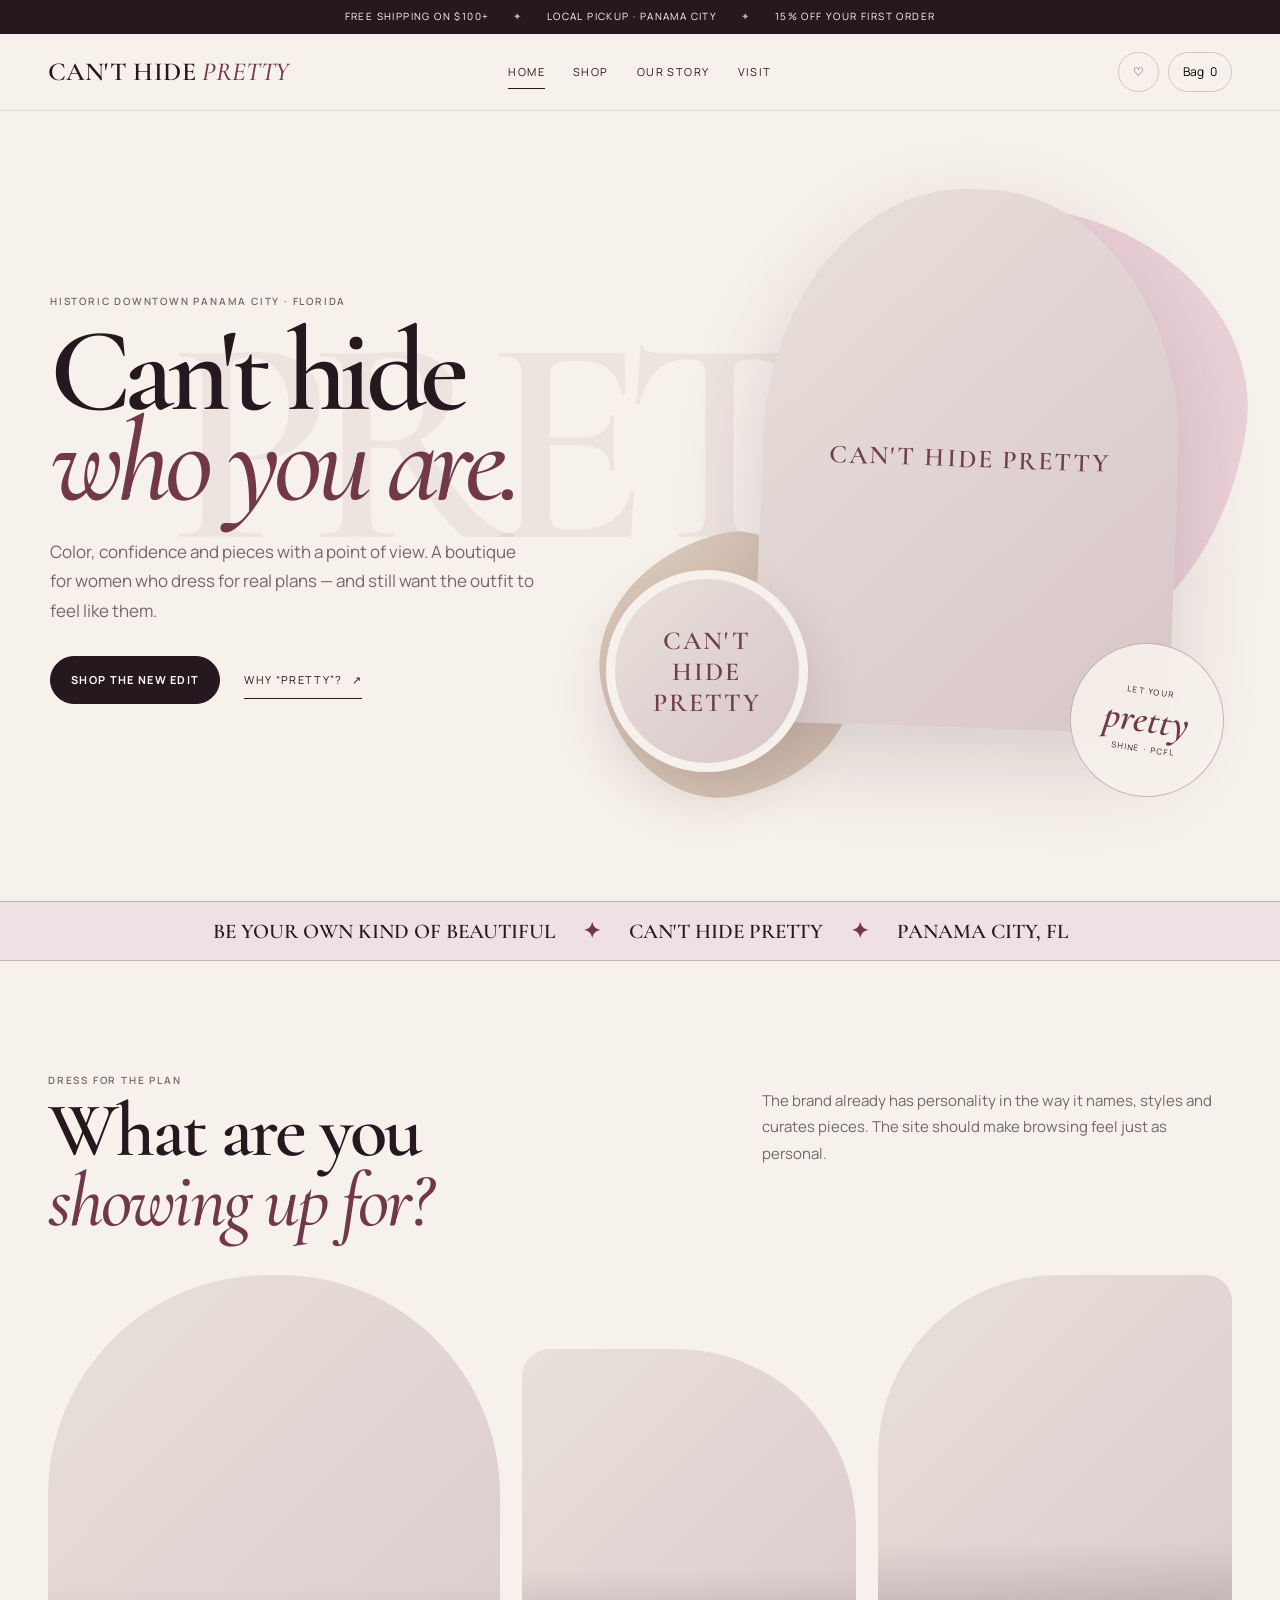
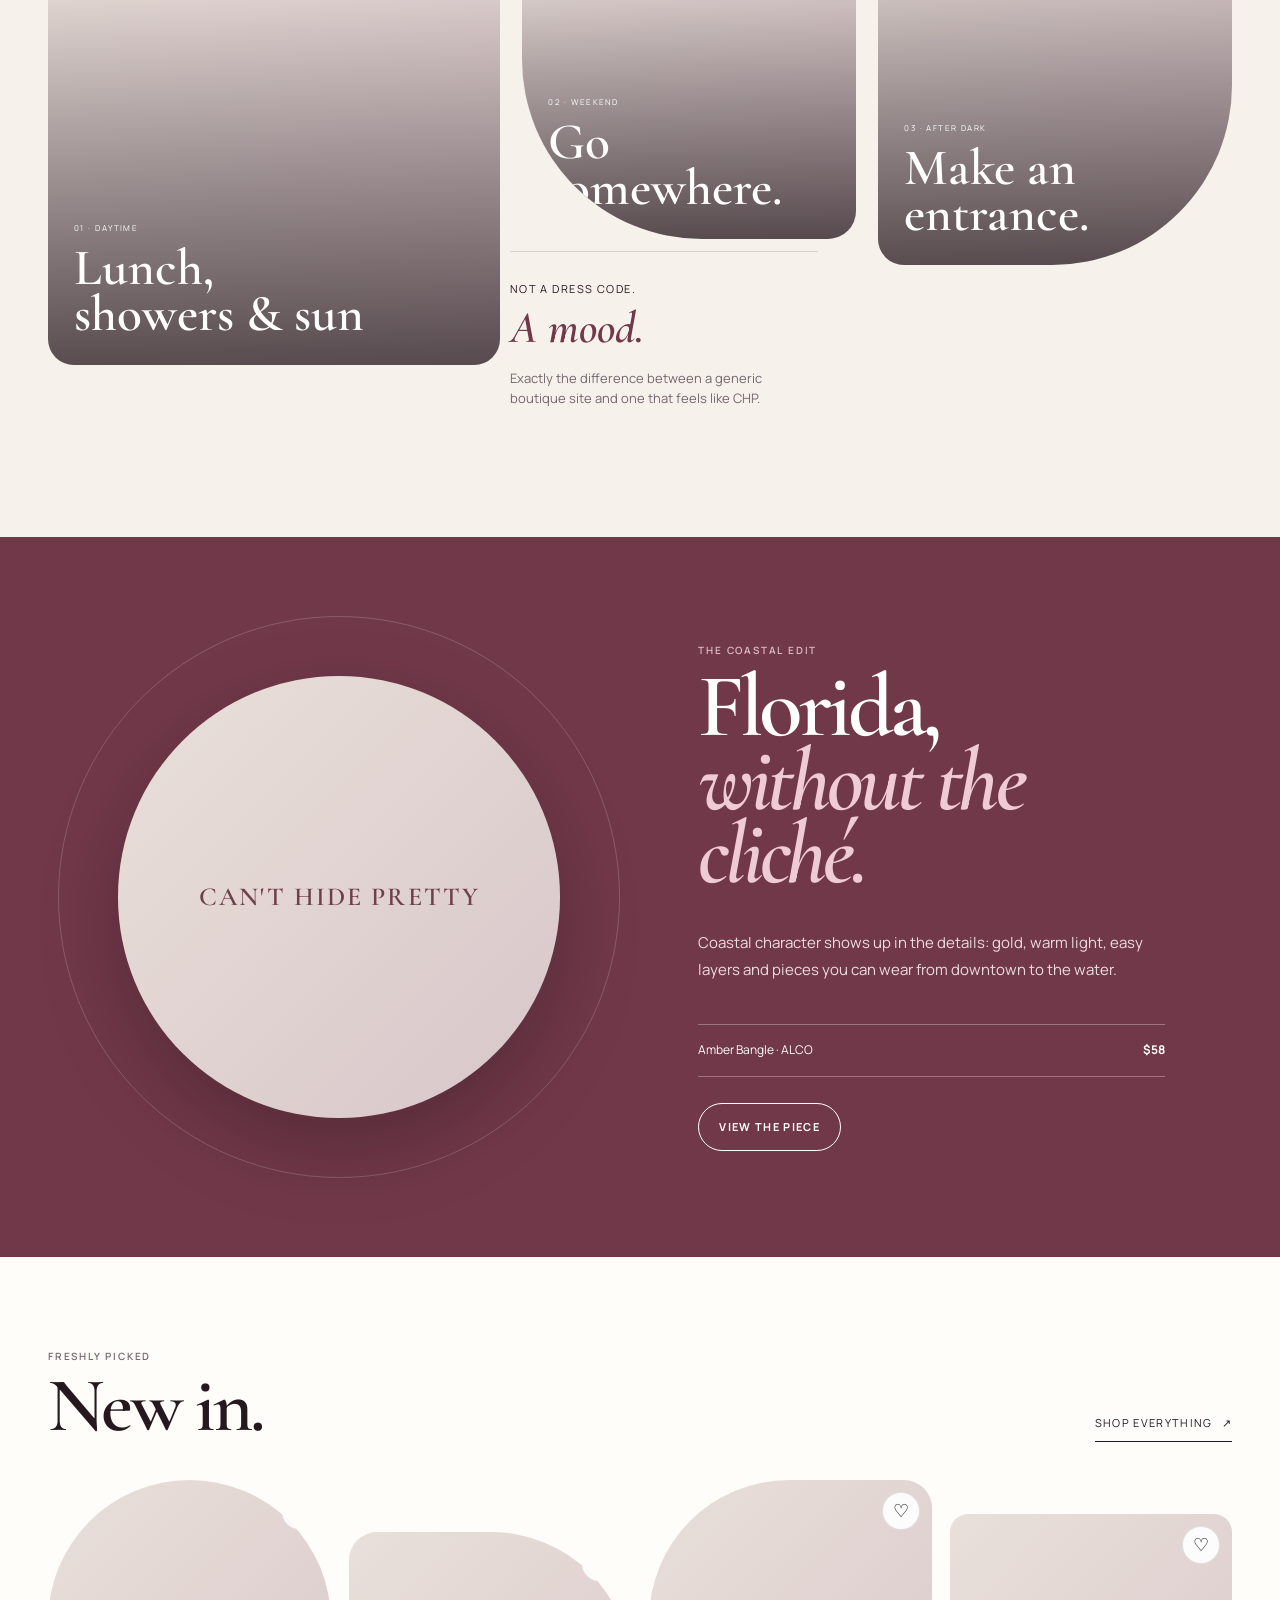
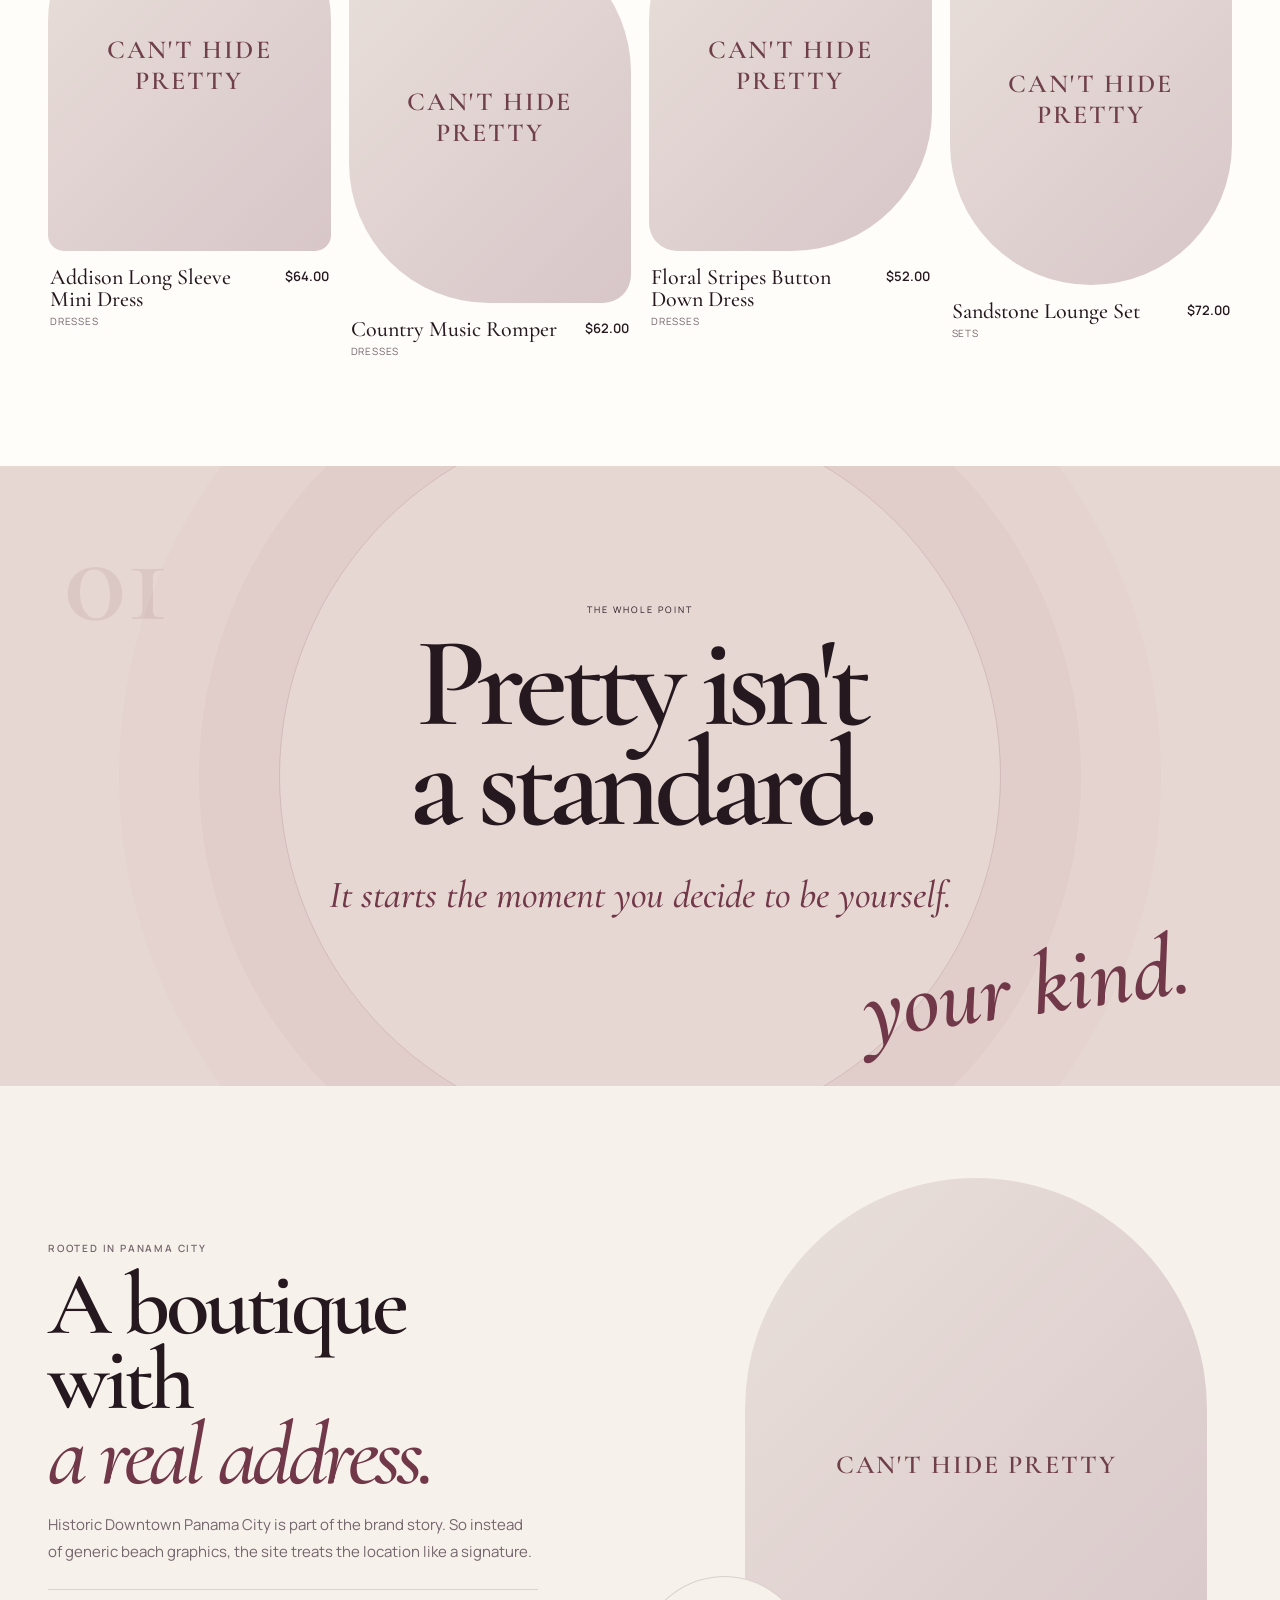
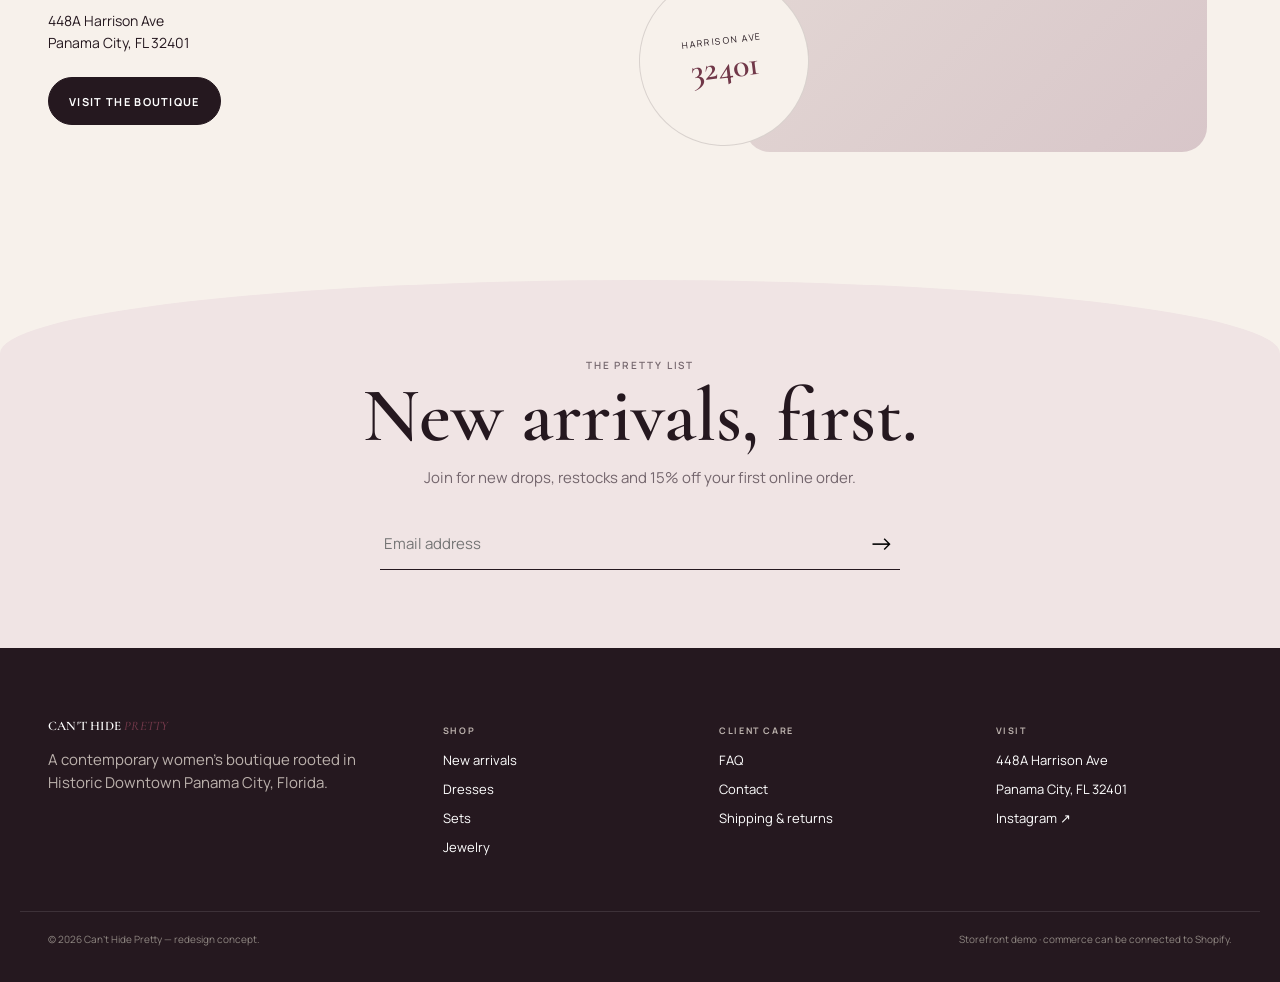
==== commit fe7e94f9: "Load V3 editorial personality styles" ====
--- a/cant-hide-pretty/index.html
+++ b/cant-hide-pretty/index.html
@@ -1 +1 @@
-<!doctype html><html lang="en"><head><meta charset="utf-8"><meta name="viewport" content="width=device-width,initial-scale=1,viewport-fit=cover"><meta name="theme-color" content="#f7f1eb"><link rel="preconnect" href="https://fonts.googleapis.com"><link rel="preconnect" href="https://fonts.gstatic.com" crossorigin><link href="https://fonts.googleapis.com/css2?family=Cormorant+Garamond:ital,wght@0,500;0,600;1,500;1,600&family=Manrope:wght@400;500;600;700&display=swap" rel="stylesheet"><link rel="stylesheet" href="assets/css/styles.css"><title>Can't Hide Pretty — Panama City Boutique</title><meta name="description" content="A personalized storefront concept for Can't Hide Pretty Boutique in Panama City, Florida."></head><body><div id="siteHeader"></div><main class="page"><section class="hero-v3"><div class="hero-ghost">PRETTY</div><div class="hero-copy-v3"><span class="eyebrow">Historic Downtown Panama City · Florida</span><h1>Can't hide<br><em>who you are.</em></h1><p>Color, confidence and pieces with a point of view. A boutique for women who dress for real plans — and still want the outfit to feel like them.</p><div class="cta-row"><a class="btn primary" href="shop.html">Shop the new edit</a><a class="text-link" href="about.html">Why “Pretty”? <span>↗</span></a></div></div><div class="hero-collage"><div class="hero-shape shape-a"></div><div class="hero-shape shape-b"></div><figure class="hero-main"><img src="https://www.ramonalarue.com/cdn/shop/files/ACA19615-2E29-4254-9251-8FBE936F3150_1200x1200.jpg?v=1741278033" alt="Women's fashion editorial" onerror="this.parentElement.classList.add('image-fallback');this.style.display='none'"></figure><figure class="hero-mini"><img src="https://chicsoul.com/cdn/shop/files/halftruthsdress_pink-12_400x%402x.progressive.jpg?v=1771524903" alt="Feminine daytime style" onerror="this.parentElement.classList.add('image-fallback');this.style.display='none'"></figure><div class="hero-seal"><span>LET YOUR</span><strong>pretty</strong><span>SHINE · PCFL</span></div></div></section><section class="brand-ribbon"><div class="brand-ribbon-inner"><span>BE YOUR OWN KIND OF BEAUTIFUL</span><i>✦</i><span>CAN'T HIDE PRETTY</span><i>✦</i><span>PANAMA CITY, FL</span></div></section><section class="section discovery"><div class="wrap"><div class="section-head split"><div><span class="kicker">Dress for the plan</span><h2>What are you<br><em>showing up for?</em></h2></div><p class="section-copy">The brand already has personality in the way it names, styles and curates pieces. The site should make browsing feel just as personal.</p></div><div class="mood-stage"><a class="mood-card mood-one" href="shop.html?mood=Daytime"><img src="https://chicsoul.com/cdn/shop/files/halftruthsdress_pink-12_400x%402x.progressive.jpg?v=1771524903" alt="Daytime style" onerror="this.parentElement.classList.add('image-fallback');this.style.display='none'"><div><small>01 · daytime</small><h3>Lunch,<br>showers & sun</h3></div></a><a class="mood-card mood-two" href="shop.html?mood=Weekend"><img src="https://shop.getbullish.com/cdn/shop/files/All-Over-Boots-Print-Romper-Western-Cowgirl-Apparel-Sizes-SM-L-6.jpg?v=1740564426&width=1946" alt="Weekend style" onerror="this.parentElement.classList.add('image-fallback');this.style.display='none'"><div><small>02 · weekend</small><h3>Go somewhere.</h3></div></a><a class="mood-card mood-three" href="shop.html?mood=Date%20Night"><img src="https://cdn.shopify.com/s/files/1/0070/8853/7651/files/05103-000429_1_dbbf115c-c2e5-4094-8302-498f33fb10b2.jpg?v=1759170898" alt="Evening style" onerror="this.parentElement.classList.add('image-fallback');this.style.display='none'"><div><small>03 · after dark</small><h3>Make an entrance.</h3></div></a><div class="mood-note"><span>Not a dress code.</span><strong>A mood.</strong><p>Exactly the difference between a generic boutique site and one that feels like CHP.</p></div></div></div></section><section class="signature-edit"><div class="signature-art"><div class="signature-orbit">COASTAL · GOLD · EVERYDAY · COASTAL · GOLD · EVERYDAY ·</div><figure><img src="https://alcojewelry.com/cdn/shop/files/MonF25-3-2.jpg?v=1760049536" alt="Amber Bangle by ALCO" onerror="this.parentElement.classList.add('image-fallback');this.style.display='none'"></figure></div><div class="signature-copy"><span class="kicker light">The coastal edit</span><h2>Florida,<br><em>without the cliché.</em></h2><p>Coastal character shows up in the details: gold, warm light, easy layers and pieces you can wear from downtown to the water.</p><div class="signature-product"><span>Amber Bangle · ALCO</span><strong>$58</strong></div><a class="btn light-btn" href="product.html?id=amber-bangle">View the piece</a></div></section><section class="section arrivals"><div class="wrap"><div class="section-head"><div><span class="kicker">Freshly picked</span><h2>New in.</h2></div><a class="text-link" href="shop.html">Shop everything <span>↗</span></a></div><div class="product-grid editorial-grid" id="homeGrid"></div></div></section><section class="manifesto-v3"><div class="manifesto-number">01</div><div class="manifesto-copy"><span>THE WHOLE POINT</span><h2>Pretty isn't<br>a standard.</h2><p>It starts the moment you decide to be yourself.</p></div><div class="manifesto-script">your kind.</div></section><section class="section"><div class="wrap store-v3"><div class="store-copy"><span class="kicker">Rooted in Panama City</span><h2>A boutique with<br><em>a real address.</em></h2><p>Historic Downtown Panama City is part of the brand story. So instead of generic beach graphics, the site treats the location like a signature.</p><div class="address">448A Harrison Ave<br>Panama City, FL 32401</div><a class="btn primary" href="visit.html">Visit the boutique</a></div><div class="store-collage"><figure class="store-arch"><img src="https://www.pixelatedboutique.com/cdn/shop/files/IMG_3335_29491a5f-03d3-4db0-a487-dffb97b8023e.jpg?crop=region&crop_height=1737&crop_left=0&crop_top=4&crop_width=1164&v=1759172793&width=1164" alt="Independent boutique atmosphere" onerror="this.parentElement.classList.add('image-fallback');this.style.display='none'"></figure><div class="store-label">HARRISON AVE<br><strong>32401</strong></div></div></div></section></main><div id="siteFooter"></div><script src="assets/js/products.js"></script><script src="assets/js/components.js"></script><script>siteHeader.innerHTML=CHP_COMPONENTS.chpHeader('Home');siteFooter.innerHTML=CHP_COMPONENTS.chpFooter();</script><script src="assets/js/app.js"></script><script>homeGrid.innerHTML=CHP.P.slice(0,4).map(CHP_COMPONENTS.productCard).join('');homeGrid.querySelectorAll('[data-add]').forEach(b=>b.onclick=e=>{e.preventDefault();CHP.add(b.dataset.add)});homeGrid.querySelectorAll('[data-wish]').forEach(b=>b.onclick=e=>{e.preventDefault();CHP.toggleWish(b.dataset.wish)});</script></body></html>+<!doctype html><html lang="en"><head><meta charset="utf-8"><meta name="viewport" content="width=device-width,initial-scale=1,viewport-fit=cover"><meta name="theme-color" content="#f7f1eb"><link rel="preconnect" href="https://fonts.googleapis.com"><link rel="preconnect" href="https://fonts.gstatic.com" crossorigin><link href="https://fonts.googleapis.com/css2?family=Cormorant+Garamond:ital,wght@0,500;0,600;1,500;1,600&family=Manrope:wght@400;500;600;700&display=swap" rel="stylesheet"><link rel="stylesheet" href="assets/css/styles.css"><link rel="stylesheet" href="assets/css/v3.css"><title>Can't Hide Pretty — Panama City Boutique</title><meta name="description" content="A personalized storefront concept for Can't Hide Pretty Boutique in Panama City, Florida."></head><body><div id="siteHeader"></div><main class="page"><section class="hero-v3"><div class="hero-ghost">PRETTY</div><div class="hero-copy-v3"><span class="eyebrow">Historic Downtown Panama City · Florida</span><h1>Can't hide<br><em>who you are.</em></h1><p>Color, confidence and pieces with a point of view. A boutique for women who dress for real plans — and still want the outfit to feel like them.</p><div class="cta-row"><a class="btn primary" href="shop.html">Shop the new edit</a><a class="text-link" href="about.html">Why “Pretty”? <span>↗</span></a></div></div><div class="hero-collage"><div class="hero-shape shape-a"></div><div class="hero-shape shape-b"></div><figure class="hero-main"><img src="https://www.ramonalarue.com/cdn/shop/files/ACA19615-2E29-4254-9251-8FBE936F3150_1200x1200.jpg?v=1741278033" alt="Women's fashion editorial" onerror="this.parentElement.classList.add('image-fallback');this.style.display='none'"></figure><figure class="hero-mini"><img src="https://chicsoul.com/cdn/shop/files/halftruthsdress_pink-12_400x%402x.progressive.jpg?v=1771524903" alt="Feminine daytime style" onerror="this.parentElement.classList.add('image-fallback');this.style.display='none'"></figure><div class="hero-seal"><span>LET YOUR</span><strong>pretty</strong><span>SHINE · PCFL</span></div></div></section><section class="brand-ribbon"><div class="brand-ribbon-inner"><span>BE YOUR OWN KIND OF BEAUTIFUL</span><i>✦</i><span>CAN'T HIDE PRETTY</span><i>✦</i><span>PANAMA CITY, FL</span></div></section><section class="section discovery"><div class="wrap"><div class="section-head split"><div><span class="kicker">Dress for the plan</span><h2>What are you<br><em>showing up for?</em></h2></div><p class="section-copy">The brand already has personality in the way it names, styles and curates pieces. The site should make browsing feel just as personal.</p></div><div class="mood-stage"><a class="mood-card mood-one" href="shop.html?mood=Daytime"><img src="https://chicsoul.com/cdn/shop/files/halftruthsdress_pink-12_400x%402x.progressive.jpg?v=1771524903" alt="Daytime style" onerror="this.parentElement.classList.add('image-fallback');this.style.display='none'"><div><small>01 · daytime</small><h3>Lunch,<br>showers & sun</h3></div></a><a class="mood-card mood-two" href="shop.html?mood=Weekend"><img src="https://shop.getbullish.com/cdn/shop/files/All-Over-Boots-Print-Romper-Western-Cowgirl-Apparel-Sizes-SM-L-6.jpg?v=1740564426&width=1946" alt="Weekend style" onerror="this.parentElement.classList.add('image-fallback');this.style.display='none'"><div><small>02 · weekend</small><h3>Go somewhere.</h3></div></a><a class="mood-card mood-three" href="shop.html?mood=Date%20Night"><img src="https://cdn.shopify.com/s/files/1/0070/8853/7651/files/05103-000429_1_dbbf115c-c2e5-4094-8302-498f33fb10b2.jpg?v=1759170898" alt="Evening style" onerror="this.parentElement.classList.add('image-fallback');this.style.display='none'"><div><small>03 · after dark</small><h3>Make an entrance.</h3></div></a><div class="mood-note"><span>Not a dress code.</span><strong>A mood.</strong><p>Exactly the difference between a generic boutique site and one that feels like CHP.</p></div></div></div></section><section class="signature-edit"><div class="signature-art"><div class="signature-orbit">COASTAL · GOLD · EVERYDAY · COASTAL · GOLD · EVERYDAY ·</div><figure><img src="https://alcojewelry.com/cdn/shop/files/MonF25-3-2.jpg?v=1760049536" alt="Amber Bangle by ALCO" onerror="this.parentElement.classList.add('image-fallback');this.style.display='none'"></figure></div><div class="signature-copy"><span class="kicker light">The coastal edit</span><h2>Florida,<br><em>without the cliché.</em></h2><p>Coastal character shows up in the details: gold, warm light, easy layers and pieces you can wear from downtown to the water.</p><div class="signature-product"><span>Amber Bangle · ALCO</span><strong>$58</strong></div><a class="btn light-btn" href="product.html?id=amber-bangle">View the piece</a></div></section><section class="section arrivals"><div class="wrap"><div class="section-head"><div><span class="kicker">Freshly picked</span><h2>New in.</h2></div><a class="text-link" href="shop.html">Shop everything <span>↗</span></a></div><div class="product-grid editorial-grid" id="homeGrid"></div></div></section><section class="manifesto-v3"><div class="manifesto-number">01</div><div class="manifesto-copy"><span>THE WHOLE POINT</span><h2>Pretty isn't<br>a standard.</h2><p>It starts the moment you decide to be yourself.</p></div><div class="manifesto-script">your kind.</div></section><section class="section"><div class="wrap store-v3"><div class="store-copy"><span class="kicker">Rooted in Panama City</span><h2>A boutique with<br><em>a real address.</em></h2><p>Historic Downtown Panama City is part of the brand story. So instead of generic beach graphics, the site treats the location like a signature.</p><div class="address">448A Harrison Ave<br>Panama City, FL 32401</div><a class="btn primary" href="visit.html">Visit the boutique</a></div><div class="store-collage"><figure class="store-arch"><img src="https://www.pixelatedboutique.com/cdn/shop/files/IMG_3335_29491a5f-03d3-4db0-a487-dffb97b8023e.jpg?crop=region&crop_height=1737&crop_left=0&crop_top=4&crop_width=1164&v=1759172793&width=1164" alt="Independent boutique atmosphere" onerror="this.parentElement.classList.add('image-fallback');this.style.display='none'"></figure><div class="store-label">HARRISON AVE<br><strong>32401</strong></div></div></div></section></main><div id="siteFooter"></div><script src="assets/js/products.js"></script><script src="assets/js/components.js"></script><script>siteHeader.innerHTML=CHP_COMPONENTS.chpHeader('Home');siteFooter.innerHTML=CHP_COMPONENTS.chpFooter();</script><script src="assets/js/app.js"></script><script>homeGrid.innerHTML=CHP.P.slice(0,4).map(CHP_COMPONENTS.productCard).join('');homeGrid.querySelectorAll('[data-add]').forEach(b=>b.onclick=e=>{e.preventDefault();CHP.add(b.dataset.add)});homeGrid.querySelectorAll('[data-wish]').forEach(b=>b.onclick=e=>{e.preventDefault();CHP.toggleWish(b.dataset.wish)});</script></body></html>
--- a/cant-hide-pretty/assets/css/v3.css
+++ b/cant-hide-pretty/assets/css/v3.css
@@ -0,0 +1 @@
+:root{--ink:#25181f;--wine:#713849;--muted:#74666d;--ivory:#f7f1eb;--paper:#fffdf9;--blush:#ead0d7;--line:rgba(37,24,31,.14)}body{background:var(--ivory);color:var(--ink)}.announcement span+span:before{content:"✦";color:#dba8b5}.site-header{background:rgba(247,241,235,.9);backdrop-filter:blur(18px)}.brand em{color:var(--wine)}.btn{border-radius:999px}.hero-v3{position:relative;min-height:760px;max-width:1240px;margin:auto;padding:78px 30px 92px;display:grid;grid-template-columns:minmax(0,.86fr) minmax(0,1.14fr);gap:40px;align-items:center;isolation:isolate}.hero-ghost{position:absolute;left:50%;top:42%;transform:translate(-50%,-50%);font:600 clamp(170px,23vw,330px)/.7 var(--serif);letter-spacing:-.08em;color:rgba(113,56,73,.07);z-index:-2;white-space:nowrap}.hero-copy-v3{position:relative;z-index:4;max-width:590px}.hero-copy-v3 h1{font:600 clamp(74px,9.3vw,142px)/.76 var(--serif);letter-spacing:-.055em;margin:16px 0 30px}.hero-copy-v3 h1 em,.section-head h2 em,.store-copy h2 em{font-style:italic;color:var(--wine);font-weight:500}.hero-copy-v3 p{max-width:520px;color:var(--muted);font-size:17px;line-height:1.75}.cta-row{display:flex;align-items:center;gap:24px;flex-wrap:wrap}.text-link{display:inline-flex;align-items:center;gap:9px;font-size:11px;letter-spacing:.12em;text-transform:uppercase;border-bottom:1px solid var(--ink);padding:10px 0}.hero-collage{position:relative;min-height:620px}.hero-shape{position:absolute;z-index:-1}.shape-a{width:70%;height:72%;right:-2%;top:3%;background:var(--blush);border-radius:50% 50% 42% 58%/56% 42% 58% 44%;transform:rotate(9deg)}.shape-b{width:38%;height:42%;left:3%;bottom:2%;background:#d9c7b8;border-radius:62% 38% 55% 45%/48% 62% 38% 52%;transform:rotate(-12deg)}.hero-main{position:absolute;right:8%;top:0;width:64%;height:87%;margin:0;overflow:hidden;border-radius:48% 48% 24px 24px;box-shadow:0 34px 90px rgba(47,27,36,.16);transform:rotate(2deg)}.hero-mini{position:absolute;left:4%;bottom:6%;width:31%;aspect-ratio:1;margin:0;border-radius:50%;overflow:hidden;border:9px solid var(--ivory);box-shadow:0 24px 55px rgba(47,27,36,.15)}.hero-seal{position:absolute;right:1%;bottom:2%;width:154px;height:154px;border-radius:50%;border:1px solid rgba(37,24,31,.26);background:rgba(247,241,235,.9);display:flex;flex-direction:column;justify-content:center;align-items:center;text-align:center;transform:rotate(8deg);z-index:3}.hero-seal span{font-size:8px;letter-spacing:.17em}.hero-seal strong{font:600 italic 39px/.9 var(--serif);color:var(--wine);margin:5px 0}.brand-ribbon{overflow:hidden;border-block:1px solid rgba(37,24,31,.22);background:#efe1e3}.brand-ribbon-inner{min-height:58px;display:flex;align-items:center;justify-content:center;gap:28px;width:max-content;min-width:100%;padding:0 28px;font:600 21px var(--serif)}.brand-ribbon i{font-style:normal;color:var(--wine)}.discovery{padding-top:112px}.section-head.split{align-items:start}.mood-stage{position:relative;min-height:770px;display:grid;grid-template-columns:1.15fr .85fr .9fr;gap:22px;align-items:start}.mood-card{position:relative;overflow:hidden;color:#fff;isolation:isolate}.mood-card:after{content:"";position:absolute;inset:0;background:linear-gradient(to top,rgba(26,15,20,.68),transparent 55%);z-index:1}.mood-card div{position:absolute;z-index:2;left:26px;right:26px;bottom:28px}.mood-card small{font-size:8px;letter-spacing:.18em;text-transform:uppercase}.mood-card h3{font:600 clamp(32px,4vw,54px)/.9 var(--serif);margin:7px 0 0}.mood-one{height:690px;border-radius:220px 220px 26px 26px}.mood-two{height:490px;margin-top:74px;border-radius:28px 180px 28px 180px}.mood-three{height:590px;border-radius:180px 26px 180px 26px}.mood-note{position:absolute;left:39%;bottom:0;width:26%;min-width:220px;padding:24px 0;border-top:1px solid var(--line)}.mood-note span{font-size:11px;text-transform:uppercase;letter-spacing:.13em}.mood-note strong{display:block;font:600 italic 45px var(--serif);color:var(--wine)}.mood-note p{color:var(--muted);font-size:13px}.signature-edit{position:relative;background:var(--wine);color:#fff;min-height:720px;display:grid;grid-template-columns:1.06fr .94fr;overflow:hidden}.signature-art{position:relative;display:grid;place-items:center;padding:70px}.signature-art:before{content:"";position:absolute;width:560px;height:560px;border:1px solid rgba(255,255,255,.18);border-radius:50%}.signature-art figure{width:min(520px,82%);aspect-ratio:1;margin:0;border-radius:50%;overflow:hidden;position:relative;z-index:2;box-shadow:0 30px 80px rgba(0,0,0,.22)}.signature-orbit{position:absolute;left:50%;top:50%;transform:translate(-50%,-50%) rotate(-18deg);font-size:9px;letter-spacing:.3em;white-space:nowrap;color:#dbc0c7}.signature-copy{padding:80px 9vw 80px 20px;display:flex;flex-direction:column;justify-content:center}.kicker.light{color:#dcbec6}.signature-copy h2{font:600 clamp(62px,7vw,108px)/.82 var(--serif);letter-spacing:-.05em;margin:12px 0 24px}.signature-copy h2 em{font-style:italic;color:#efcbd5}.signature-copy p{max-width:500px;color:#eadde1;line-height:1.8}.signature-product{max-width:470px;border-block:1px solid rgba(255,255,255,.3);padding:16px 0;margin:26px 0;display:flex;justify-content:space-between;gap:18px;font-size:12px}.light-btn{color:#fff!important;border-color:#fff!important;align-self:flex-start}.arrivals{background:var(--paper)}.editorial-grid .product-card:nth-child(1) .product-media{border-radius:160px 160px 18px 18px}.editorial-grid .product-card:nth-child(2) .product-media{border-radius:28px 140px 28px 140px;margin-top:52px}.editorial-grid .product-card:nth-child(3) .product-media{border-radius:140px 28px 140px 28px}.editorial-grid .product-card:nth-child(4) .product-media{border-radius:22px 22px 170px 170px;margin-top:34px}.product-media{transition:.35s}.product-meta h3{font:500 22px/1 var(--serif)}.quick{border-radius:999px!important}.manifesto-v3{position:relative;min-height:620px;background:#e7d7d3;display:grid;place-items:center;text-align:center;overflow:hidden;padding:80px 24px}.manifesto-v3:before{content:"";position:absolute;width:720px;height:720px;border-radius:50%;border:1px solid rgba(113,56,73,.18);box-shadow:0 0 0 80px rgba(113,56,73,.035),0 0 0 160px rgba(113,56,73,.025)}.manifesto-copy{position:relative;z-index:2}.manifesto-copy span{font-size:9px;letter-spacing:.22em}.manifesto-copy h2{font:600 clamp(72px,10vw,154px)/.78 var(--serif);letter-spacing:-.06em;margin:15px 0}.manifesto-copy p{font:500 italic clamp(24px,3vw,42px) var(--serif);color:var(--wine)}.manifesto-number{position:absolute;left:5vw;top:60px;font:600 130px/.8 var(--serif);color:rgba(113,56,73,.1)}.manifesto-script{position:absolute;right:7vw;bottom:45px;font:600 italic clamp(48px,7vw,96px) var(--serif);color:var(--wine);transform:rotate(-8deg)}.store-v3{display:grid;grid-template-columns:.88fr 1.12fr;gap:70px;align-items:center}.store-copy h2{font:600 clamp(58px,7vw,100px)/.84 var(--serif);letter-spacing:-.05em;margin:10px 0 20px}.store-collage{position:relative;min-height:610px}.store-arch{position:absolute;right:4%;top:0;width:74%;height:94%;margin:0;overflow:hidden;border-radius:240px 240px 26px 26px}.store-label{position:absolute;left:5%;bottom:7%;background:var(--ivory);border:1px solid var(--line);border-radius:50%;width:170px;height:170px;display:flex;flex-direction:column;align-items:center;justify-content:center;text-align:center;font-size:9px;letter-spacing:.17em;transform:rotate(-7deg)}.store-label strong{font:600 34px var(--serif);letter-spacing:0;color:var(--wine)}.shop-toolbar+.product-grid .product-media{border-radius:120px 120px 18px 18px}.gallery-main{border-radius:220px 220px 26px 26px}.gallery-tile:not(.gallery-main){border-radius:90px 18px 90px 18px}.about-photo{border-radius:220px 220px 26px 26px}.store-photo{border-radius:180px 24px 180px 24px}.contact-card{border-radius:80px 26px 80px 26px}.content-card{border-radius:38px 110px 38px 38px}.faq-list details{border-radius:28px}.newsletter{position:relative;overflow:hidden;background:#f0e4e4;border-radius:50% 50% 0 0/20% 20% 0 0}.newsletter h2{font-size:clamp(52px,6vw,86px)}@media(max-width:900px){.hero-v3{padding:46px 20px 66px;display:flex;flex-direction:column;align-items:stretch;min-height:auto;gap:34px}.hero-ghost{top:34%;font-size:42vw}.hero-copy-v3 h1{font-size:clamp(64px,18vw,98px);line-height:.77}.hero-collage{min-height:520px;width:100%}.hero-main{width:72%;height:88%;right:4%;border-radius:190px 190px 20px 20px}.hero-mini{width:34%;left:0;bottom:2%;border-width:6px}.hero-seal{width:118px;height:118px;right:0;bottom:0}.shape-a{width:78%;height:75%;right:-8%}.shape-b{width:44%;height:40%;left:0}.brand-ribbon-inner{justify-content:flex-start;animation:ribbon 18s linear infinite}.section-head.split{display:block}.mood-stage{grid-template-columns:1fr 1fr;min-height:0;gap:14px}.mood-one,.mood-two,.mood-three{height:auto;min-height:420px;margin:0}.mood-one{grid-column:1/3;min-height:520px;border-radius:190px 190px 22px 22px}.mood-two{border-radius:22px 110px 22px 110px}.mood-three{border-radius:110px 22px 110px 22px}.mood-note{position:static;width:auto;grid-column:1/3}.signature-edit{grid-template-columns:1fr}.signature-art{min-height:520px;padding:50px 20px}.signature-art:before{width:420px;height:420px}.signature-copy{padding:60px 20px 78px}.editorial-grid .product-card:nth-child(n) .product-media{margin-top:0}.editorial-grid .product-card:nth-child(odd) .product-media{border-radius:120px 120px 16px 16px}.editorial-grid .product-card:nth-child(even) .product-media{border-radius:20px 95px 20px 95px}.store-v3{grid-template-columns:1fr}.store-collage{min-height:520px}.store-arch{width:84%;right:0}.store-label{width:132px;height:132px;left:0}.manifesto-v3{min-height:520px}.manifesto-copy h2{font-size:clamp(70px,19vw,112px)}}@media(max-width:560px){.hero-copy-v3 h1{font-size:18.5vw}.hero-collage{min-height:470px}.hero-main{width:75%;height:86%}.hero-mini{width:36%}.hero-seal{width:106px;height:106px}.hero-seal strong{font-size:28px}.brand-ribbon-inner{font-size:18px}.mood-stage{grid-template-columns:1fr}.mood-one,.mood-two,.mood-three{grid-column:auto;min-height:460px}.mood-note{grid-column:auto}.signature-art{min-height:430px}.signature-art:before{width:340px;height:340px}.signature-art figure{width:300px}.manifesto-v3{min-height:480px}.manifesto-copy h2{font-size:18vw}.manifesto-script{font-size:13vw}.store-collage{min-height:460px}.store-arch{width:88%;height:92%;border-radius:170px 170px 20px 20px}.store-label{width:116px;height:116px}.gallery-main{border-radius:130px 130px 16px 16px}.gallery-tile:not(.gallery-main){border-radius:60px 14px 60px 14px}}@keyframes ribbon{to{transform:translateX(-25%)}}@media(prefers-reduced-motion:reduce){*{animation:none!important}}
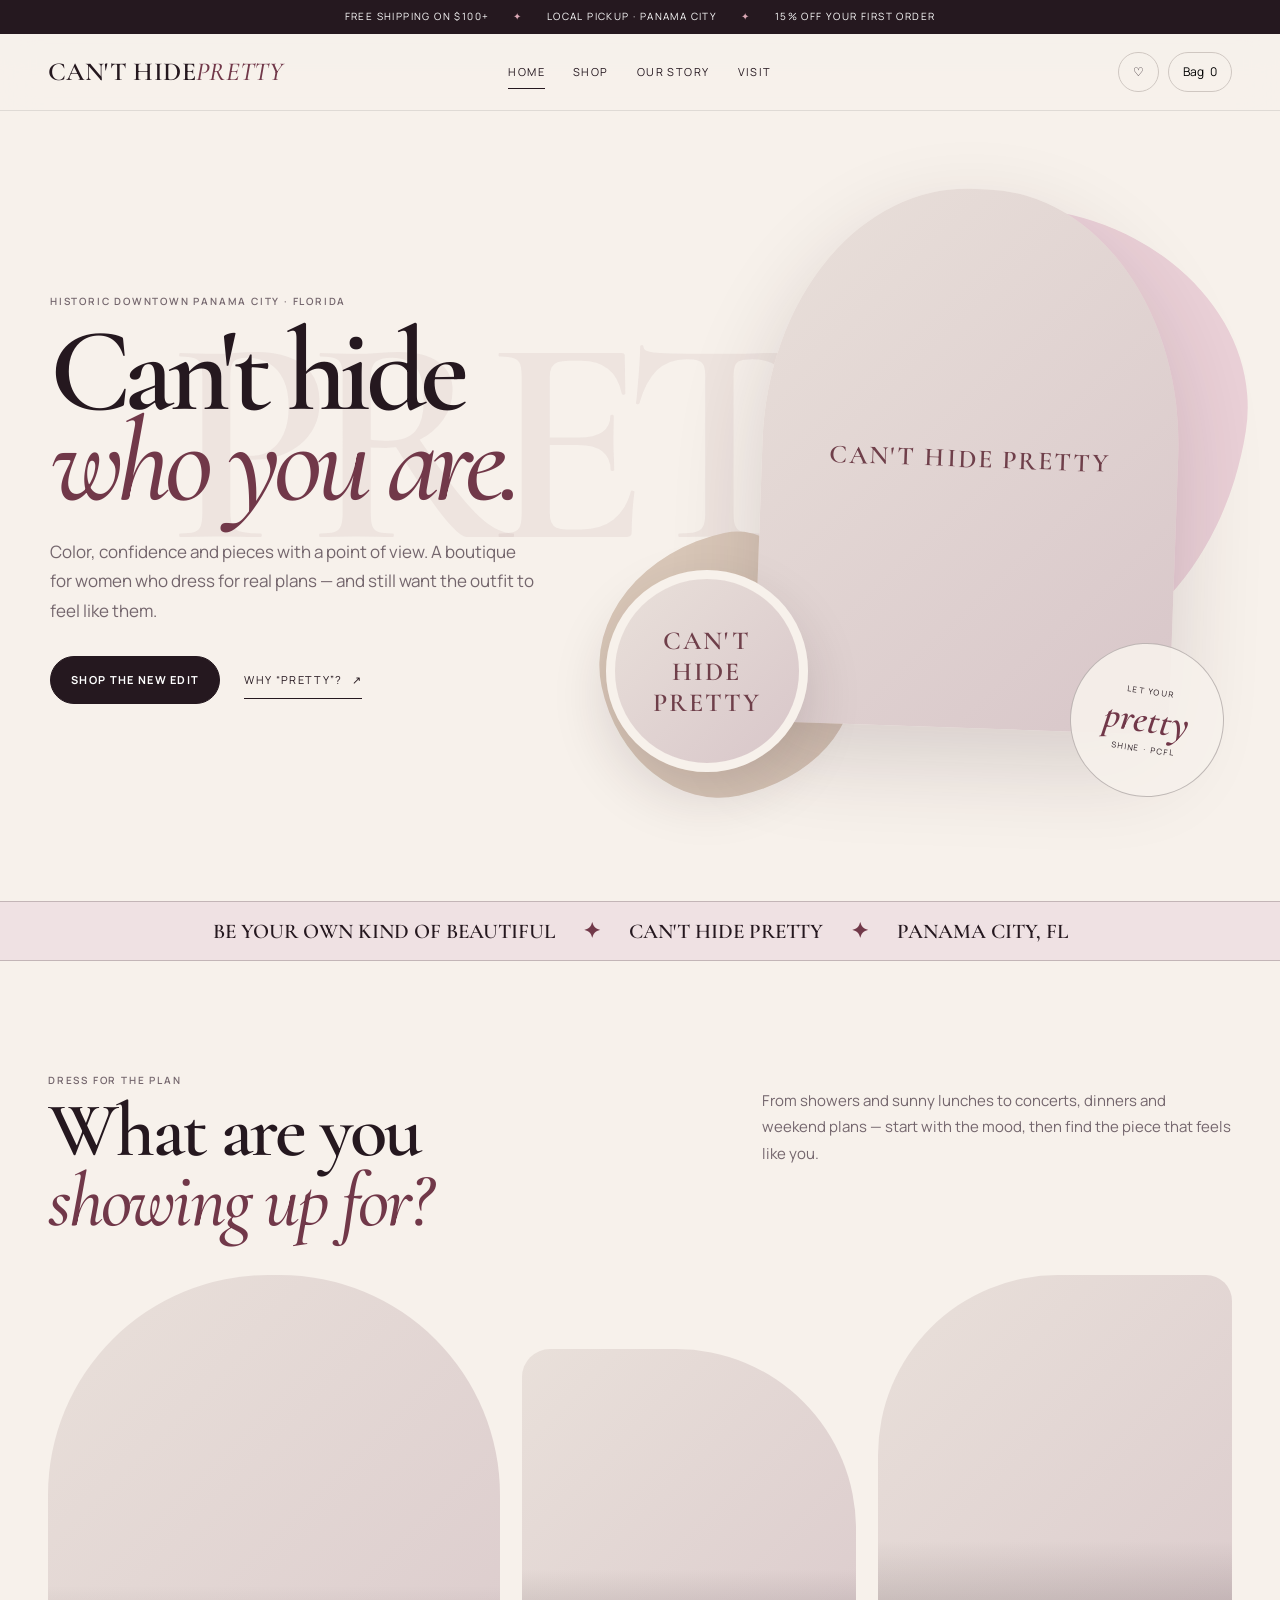
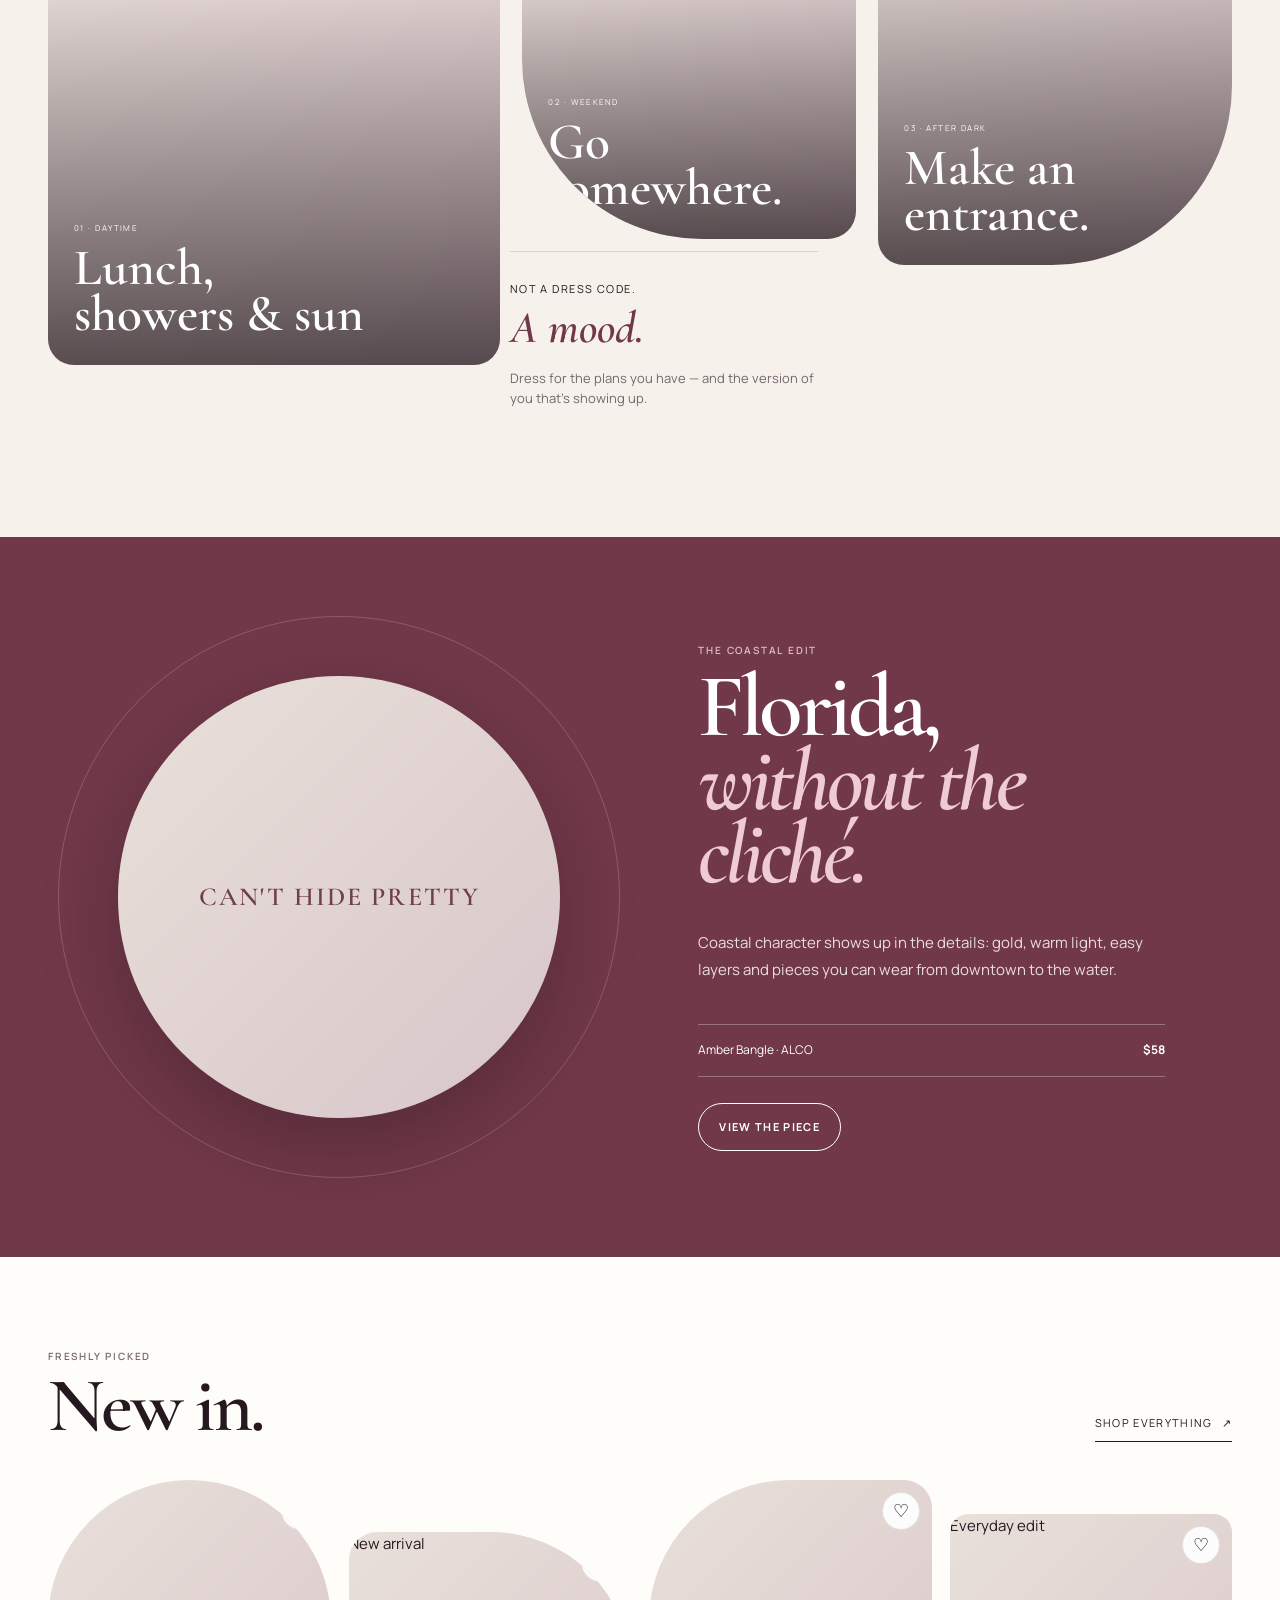
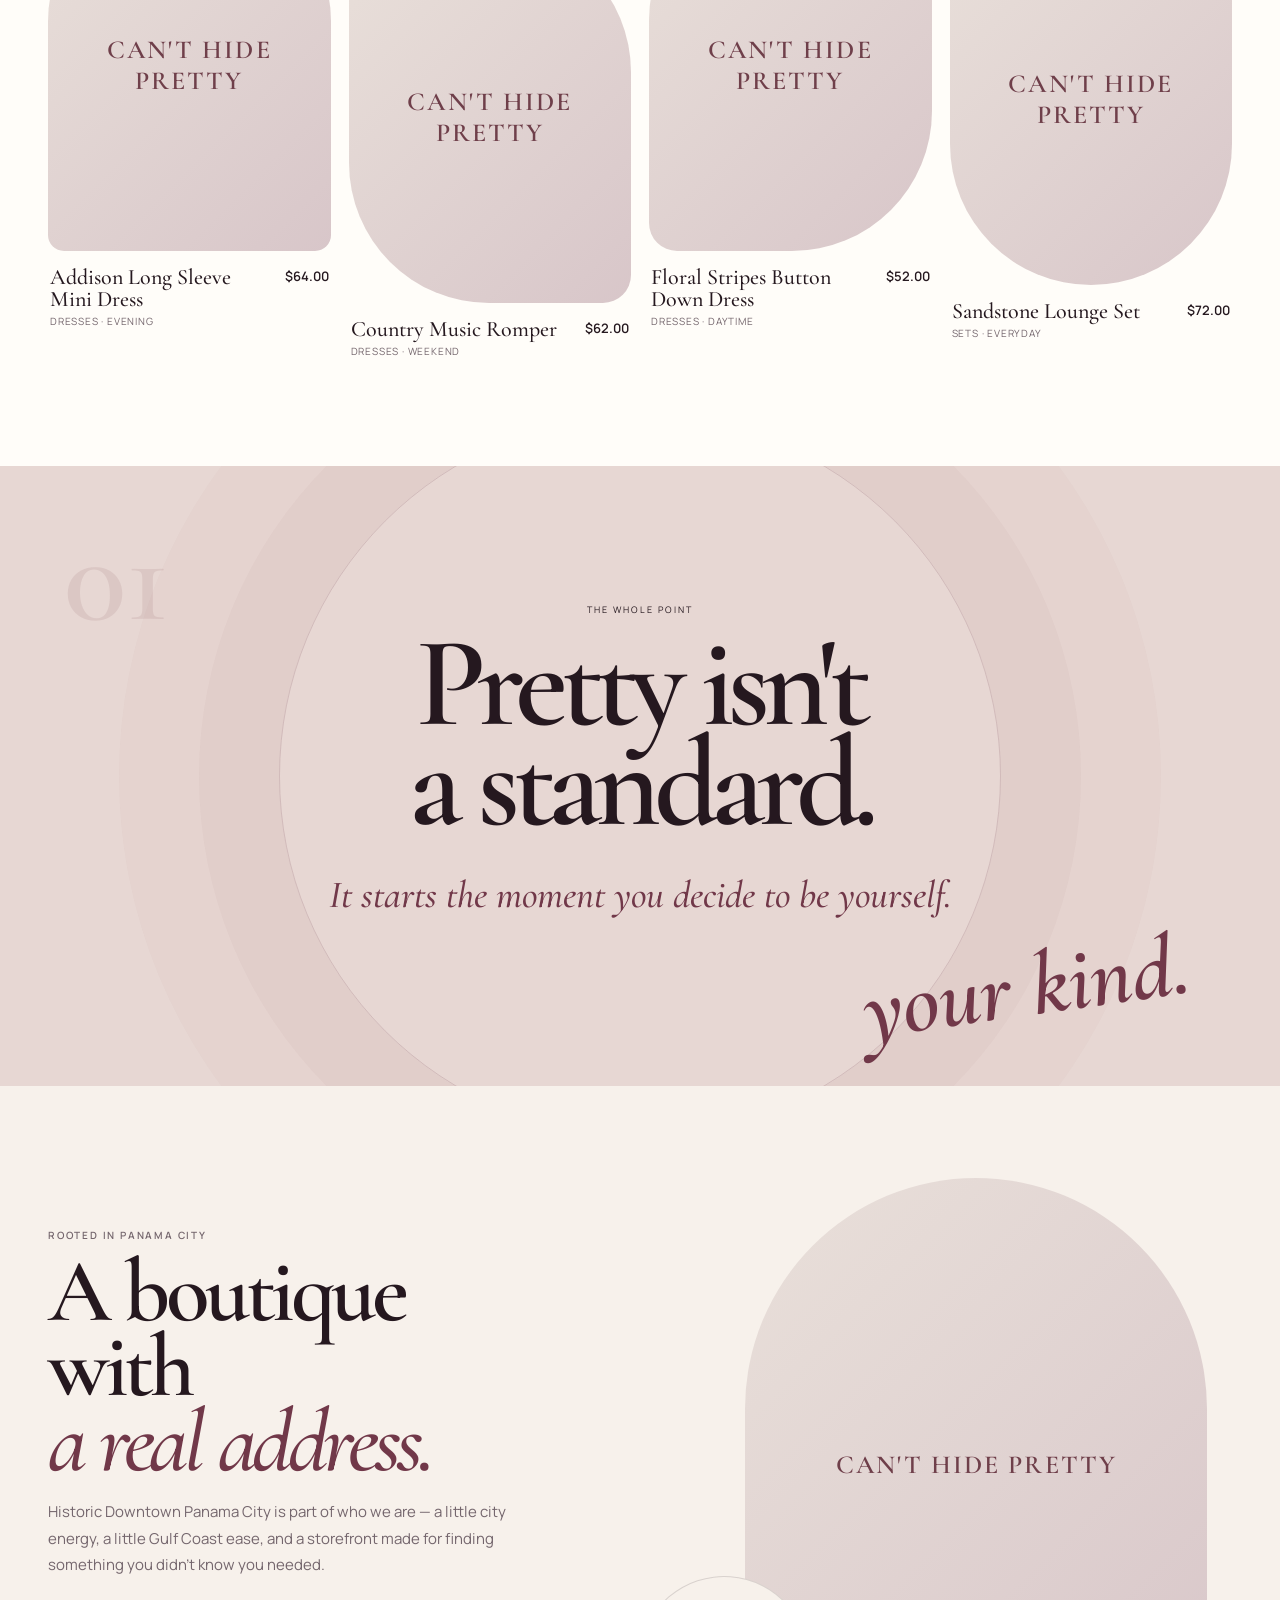
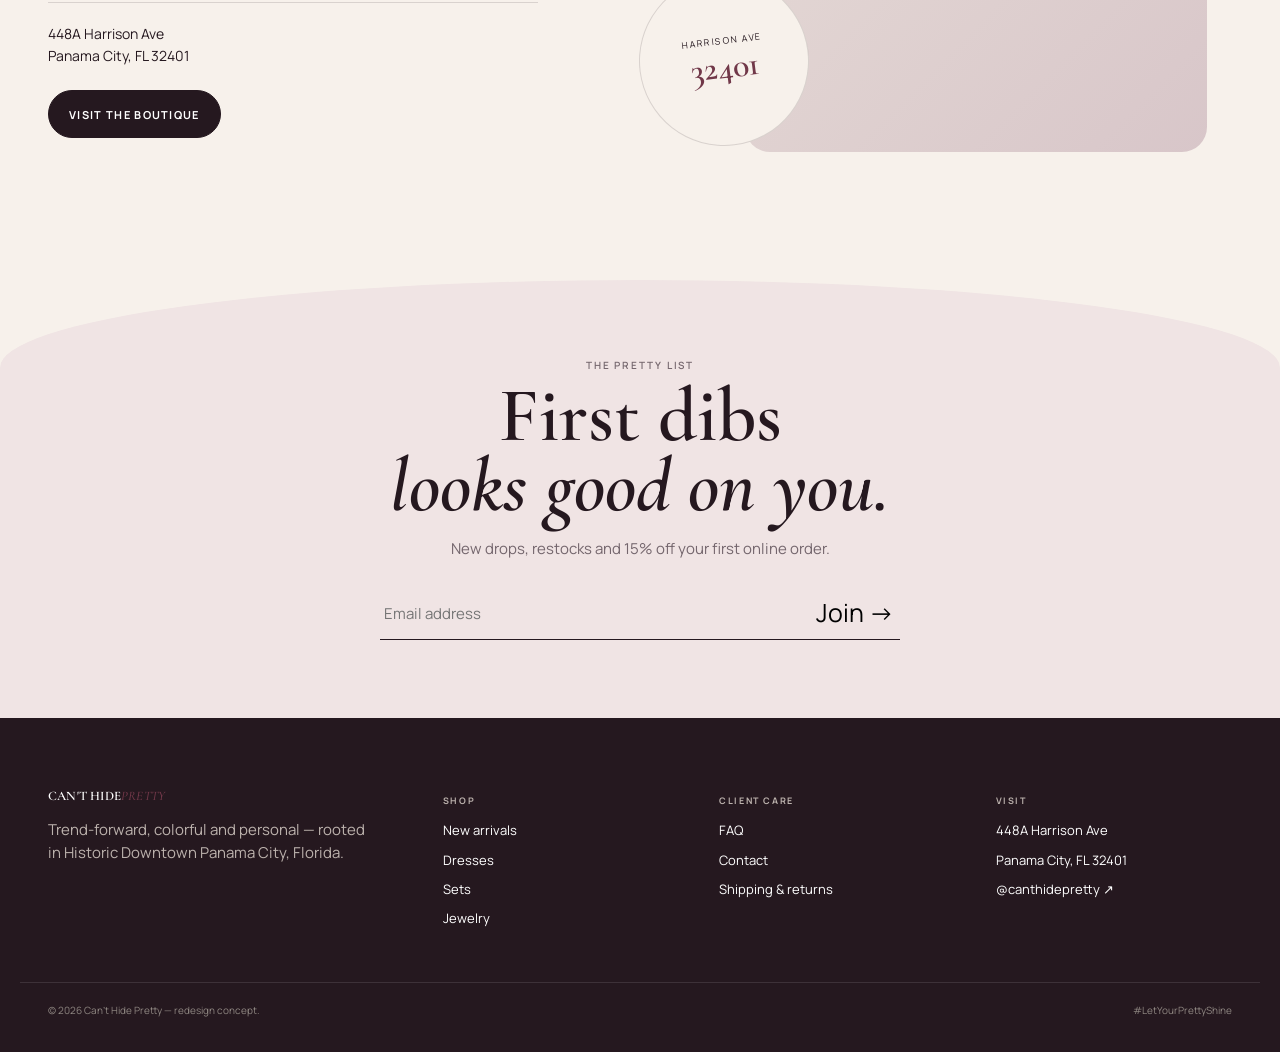
==== commit 823bc795: "Polish customer-facing V3 copy and visual includes" ====
--- a/cant-hide-pretty/index.html
+++ b/cant-hide-pretty/index.html
@@ -1 +1 @@
-<!doctype html><html lang="en"><head><meta charset="utf-8"><meta name="viewport" content="width=device-width,initial-scale=1,viewport-fit=cover"><meta name="theme-color" content="#f7f1eb"><link rel="preconnect" href="https://fonts.googleapis.com"><link rel="preconnect" href="https://fonts.gstatic.com" crossorigin><link href="https://fonts.googleapis.com/css2?family=Cormorant+Garamond:ital,wght@0,500;0,600;1,500;1,600&family=Manrope:wght@400;500;600;700&display=swap" rel="stylesheet"><link rel="stylesheet" href="assets/css/styles.css"><link rel="stylesheet" href="assets/css/v3.css"><title>Can't Hide Pretty — Panama City Boutique</title><meta name="description" content="A personalized storefront concept for Can't Hide Pretty Boutique in Panama City, Florida."></head><body><div id="siteHeader"></div><main class="page"><section class="hero-v3"><div class="hero-ghost">PRETTY</div><div class="hero-copy-v3"><span class="eyebrow">Historic Downtown Panama City · Florida</span><h1>Can't hide<br><em>who you are.</em></h1><p>Color, confidence and pieces with a point of view. A boutique for women who dress for real plans — and still want the outfit to feel like them.</p><div class="cta-row"><a class="btn primary" href="shop.html">Shop the new edit</a><a class="text-link" href="about.html">Why “Pretty”? <span>↗</span></a></div></div><div class="hero-collage"><div class="hero-shape shape-a"></div><div class="hero-shape shape-b"></div><figure class="hero-main"><img src="https://www.ramonalarue.com/cdn/shop/files/ACA19615-2E29-4254-9251-8FBE936F3150_1200x1200.jpg?v=1741278033" alt="Women's fashion editorial" onerror="this.parentElement.classList.add('image-fallback');this.style.display='none'"></figure><figure class="hero-mini"><img src="https://chicsoul.com/cdn/shop/files/halftruthsdress_pink-12_400x%402x.progressive.jpg?v=1771524903" alt="Feminine daytime style" onerror="this.parentElement.classList.add('image-fallback');this.style.display='none'"></figure><div class="hero-seal"><span>LET YOUR</span><strong>pretty</strong><span>SHINE · PCFL</span></div></div></section><section class="brand-ribbon"><div class="brand-ribbon-inner"><span>BE YOUR OWN KIND OF BEAUTIFUL</span><i>✦</i><span>CAN'T HIDE PRETTY</span><i>✦</i><span>PANAMA CITY, FL</span></div></section><section class="section discovery"><div class="wrap"><div class="section-head split"><div><span class="kicker">Dress for the plan</span><h2>What are you<br><em>showing up for?</em></h2></div><p class="section-copy">The brand already has personality in the way it names, styles and curates pieces. The site should make browsing feel just as personal.</p></div><div class="mood-stage"><a class="mood-card mood-one" href="shop.html?mood=Daytime"><img src="https://chicsoul.com/cdn/shop/files/halftruthsdress_pink-12_400x%402x.progressive.jpg?v=1771524903" alt="Daytime style" onerror="this.parentElement.classList.add('image-fallback');this.style.display='none'"><div><small>01 · daytime</small><h3>Lunch,<br>showers & sun</h3></div></a><a class="mood-card mood-two" href="shop.html?mood=Weekend"><img src="https://shop.getbullish.com/cdn/shop/files/All-Over-Boots-Print-Romper-Western-Cowgirl-Apparel-Sizes-SM-L-6.jpg?v=1740564426&width=1946" alt="Weekend style" onerror="this.parentElement.classList.add('image-fallback');this.style.display='none'"><div><small>02 · weekend</small><h3>Go somewhere.</h3></div></a><a class="mood-card mood-three" href="shop.html?mood=Date%20Night"><img src="https://cdn.shopify.com/s/files/1/0070/8853/7651/files/05103-000429_1_dbbf115c-c2e5-4094-8302-498f33fb10b2.jpg?v=1759170898" alt="Evening style" onerror="this.parentElement.classList.add('image-fallback');this.style.display='none'"><div><small>03 · after dark</small><h3>Make an entrance.</h3></div></a><div class="mood-note"><span>Not a dress code.</span><strong>A mood.</strong><p>Exactly the difference between a generic boutique site and one that feels like CHP.</p></div></div></div></section><section class="signature-edit"><div class="signature-art"><div class="signature-orbit">COASTAL · GOLD · EVERYDAY · COASTAL · GOLD · EVERYDAY ·</div><figure><img src="https://alcojewelry.com/cdn/shop/files/MonF25-3-2.jpg?v=1760049536" alt="Amber Bangle by ALCO" onerror="this.parentElement.classList.add('image-fallback');this.style.display='none'"></figure></div><div class="signature-copy"><span class="kicker light">The coastal edit</span><h2>Florida,<br><em>without the cliché.</em></h2><p>Coastal character shows up in the details: gold, warm light, easy layers and pieces you can wear from downtown to the water.</p><div class="signature-product"><span>Amber Bangle · ALCO</span><strong>$58</strong></div><a class="btn light-btn" href="product.html?id=amber-bangle">View the piece</a></div></section><section class="section arrivals"><div class="wrap"><div class="section-head"><div><span class="kicker">Freshly picked</span><h2>New in.</h2></div><a class="text-link" href="shop.html">Shop everything <span>↗</span></a></div><div class="product-grid editorial-grid" id="homeGrid"></div></div></section><section class="manifesto-v3"><div class="manifesto-number">01</div><div class="manifesto-copy"><span>THE WHOLE POINT</span><h2>Pretty isn't<br>a standard.</h2><p>It starts the moment you decide to be yourself.</p></div><div class="manifesto-script">your kind.</div></section><section class="section"><div class="wrap store-v3"><div class="store-copy"><span class="kicker">Rooted in Panama City</span><h2>A boutique with<br><em>a real address.</em></h2><p>Historic Downtown Panama City is part of the brand story. So instead of generic beach graphics, the site treats the location like a signature.</p><div class="address">448A Harrison Ave<br>Panama City, FL 32401</div><a class="btn primary" href="visit.html">Visit the boutique</a></div><div class="store-collage"><figure class="store-arch"><img src="https://www.pixelatedboutique.com/cdn/shop/files/IMG_3335_29491a5f-03d3-4db0-a487-dffb97b8023e.jpg?crop=region&crop_height=1737&crop_left=0&crop_top=4&crop_width=1164&v=1759172793&width=1164" alt="Independent boutique atmosphere" onerror="this.parentElement.classList.add('image-fallback');this.style.display='none'"></figure><div class="store-label">HARRISON AVE<br><strong>32401</strong></div></div></div></section></main><div id="siteFooter"></div><script src="assets/js/products.js"></script><script src="assets/js/components.js"></script><script>siteHeader.innerHTML=CHP_COMPONENTS.chpHeader('Home');siteFooter.innerHTML=CHP_COMPONENTS.chpFooter();</script><script src="assets/js/app.js"></script><script>homeGrid.innerHTML=CHP.P.slice(0,4).map(CHP_COMPONENTS.productCard).join('');homeGrid.querySelectorAll('[data-add]').forEach(b=>b.onclick=e=>{e.preventDefault();CHP.add(b.dataset.add)});homeGrid.querySelectorAll('[data-wish]').forEach(b=>b.onclick=e=>{e.preventDefault();CHP.toggleWish(b.dataset.wish)});</script></body></html>+<!doctype html><html lang="en"><head><meta charset="utf-8"><meta name="viewport" content="width=device-width,initial-scale=1,viewport-fit=cover"><meta name="theme-color" content="#f7f1eb"><link rel="preconnect" href="https://fonts.googleapis.com"><link rel="preconnect" href="https://fonts.gstatic.com" crossorigin><link href="https://fonts.googleapis.com/css2?family=Cormorant+Garamond:ital,wght@0,500;0,600;1,500;1,600&family=Manrope:wght@400;500;600;700&display=swap" rel="stylesheet"><link rel="stylesheet" href="assets/css/styles.css"><link rel="stylesheet" href="assets/css/v3.css"><link rel="stylesheet" href="assets/css/v3-fixes.css"><title>Can't Hide Pretty — Panama City Boutique</title><meta name="description" content="A personalized storefront concept for Can't Hide Pretty Boutique in Panama City, Florida."></head><body><div id="siteHeader"></div><main class="page"><section class="hero-v3"><div class="hero-ghost">PRETTY</div><div class="hero-copy-v3"><span class="eyebrow">Historic Downtown Panama City · Florida</span><h1>Can't hide<br><em>who you are.</em></h1><p>Color, confidence and pieces with a point of view. A boutique for women who dress for real plans — and still want the outfit to feel like them.</p><div class="cta-row"><a class="btn primary" href="shop.html">Shop the new edit</a><a class="text-link" href="about.html">Why “Pretty”? <span>↗</span></a></div></div><div class="hero-collage"><div class="hero-shape shape-a"></div><div class="hero-shape shape-b"></div><figure class="hero-main"><img src="https://www.ramonalarue.com/cdn/shop/files/ACA19615-2E29-4254-9251-8FBE936F3150_1200x1200.jpg?v=1741278033" alt="Women's fashion editorial" onerror="this.parentElement.classList.add('image-fallback');this.style.display='none'"></figure><figure class="hero-mini"><img src="https://chicsoul.com/cdn/shop/files/halftruthsdress_pink-12_400x%402x.progressive.jpg?v=1771524903" alt="Feminine daytime style" onerror="this.parentElement.classList.add('image-fallback');this.style.display='none'"></figure><div class="hero-seal"><span>LET YOUR</span><strong>pretty</strong><span>SHINE · PCFL</span></div></div></section><section class="brand-ribbon"><div class="brand-ribbon-inner"><span>BE YOUR OWN KIND OF BEAUTIFUL</span><i>✦</i><span>CAN'T HIDE PRETTY</span><i>✦</i><span>PANAMA CITY, FL</span></div></section><section class="section discovery"><div class="wrap"><div class="section-head split"><div><span class="kicker">Dress for the plan</span><h2>What are you<br><em>showing up for?</em></h2></div><p class="section-copy">From showers and sunny lunches to concerts, dinners and weekend plans — start with the mood, then find the piece that feels like you.</p></div><div class="mood-stage"><a class="mood-card mood-one" href="shop.html?mood=Daytime"><img src="https://chicsoul.com/cdn/shop/files/halftruthsdress_pink-12_400x%402x.progressive.jpg?v=1771524903" alt="Daytime style" onerror="this.parentElement.classList.add('image-fallback');this.style.display='none'"><div><small>01 · daytime</small><h3>Lunch,<br>showers & sun</h3></div></a><a class="mood-card mood-two" href="shop.html?mood=Weekend"><img src="https://shop.getbullish.com/cdn/shop/files/All-Over-Boots-Print-Romper-Western-Cowgirl-Apparel-Sizes-SM-L-6.jpg?v=1740564426&width=1946" alt="Weekend style" onerror="this.parentElement.classList.add('image-fallback');this.style.display='none'"><div><small>02 · weekend</small><h3>Go somewhere.</h3></div></a><a class="mood-card mood-three" href="shop.html?mood=Date%20Night"><img src="https://cdn.shopify.com/s/files/1/0070/8853/7651/files/05103-000429_1_dbbf115c-c2e5-4094-8302-498f33fb10b2.jpg?v=1759170898" alt="Evening style" onerror="this.parentElement.classList.add('image-fallback');this.style.display='none'"><div><small>03 · after dark</small><h3>Make an entrance.</h3></div></a><div class="mood-note"><span>Not a dress code.</span><strong>A mood.</strong><p>Dress for the plans you have — and the version of you that's showing up.</p></div></div></div></section><section class="signature-edit"><div class="signature-art"><div class="signature-orbit">COASTAL · GOLD · EVERYDAY · COASTAL · GOLD · EVERYDAY ·</div><figure><img src="https://alcojewelry.com/cdn/shop/files/MonF25-3-2.jpg?v=1760049536" alt="Amber Bangle by ALCO" onerror="this.parentElement.classList.add('image-fallback');this.style.display='none'"></figure></div><div class="signature-copy"><span class="kicker light">The coastal edit</span><h2>Florida,<br><em>without the cliché.</em></h2><p>Coastal character shows up in the details: gold, warm light, easy layers and pieces you can wear from downtown to the water.</p><div class="signature-product"><span>Amber Bangle · ALCO</span><strong>$58</strong></div><a class="btn light-btn" href="product.html?id=amber-bangle">View the piece</a></div></section><section class="section arrivals"><div class="wrap"><div class="section-head"><div><span class="kicker">Freshly picked</span><h2>New in.</h2></div><a class="text-link" href="shop.html">Shop everything <span>↗</span></a></div><div class="product-grid editorial-grid" id="homeGrid"></div></div></section><section class="manifesto-v3"><div class="manifesto-number">01</div><div class="manifesto-copy"><span>THE WHOLE POINT</span><h2>Pretty isn't<br>a standard.</h2><p>It starts the moment you decide to be yourself.</p></div><div class="manifesto-script">your kind.</div></section><section class="section"><div class="wrap store-v3"><div class="store-copy"><span class="kicker">Rooted in Panama City</span><h2>A boutique with<br><em>a real address.</em></h2><p>Historic Downtown Panama City is part of who we are — a little city energy, a little Gulf Coast ease, and a storefront made for finding something you didn't know you needed.</p><div class="address">448A Harrison Ave<br>Panama City, FL 32401</div><a class="btn primary" href="visit.html">Visit the boutique</a></div><div class="store-collage"><figure class="store-arch"><img src="https://www.pixelatedboutique.com/cdn/shop/files/IMG_3335_29491a5f-03d3-4db0-a487-dffb97b8023e.jpg?crop=region&crop_height=1737&crop_left=0&crop_top=4&crop_width=1164&v=1759172793&width=1164" alt="Independent boutique atmosphere" onerror="this.parentElement.classList.add('image-fallback');this.style.display='none'"></figure><div class="store-label">HARRISON AVE<br><strong>32401</strong></div></div></div></section></main><div id="siteFooter"></div><script src="assets/js/products.js"></script><script src="assets/js/components.js"></script><script>siteHeader.innerHTML=CHP_COMPONENTS.chpHeader('Home');siteFooter.innerHTML=CHP_COMPONENTS.chpFooter();</script><script src="assets/js/app.js"></script><script>homeGrid.innerHTML=CHP.P.slice(0,4).map(CHP_COMPONENTS.productCard).join('');homeGrid.querySelectorAll('[data-add]').forEach(b=>b.onclick=e=>{e.preventDefault();CHP.add(b.dataset.add)});homeGrid.querySelectorAll('[data-wish]').forEach(b=>b.onclick=e=>{e.preventDefault();CHP.toggleWish(b.dataset.wish)});</script></body></html>
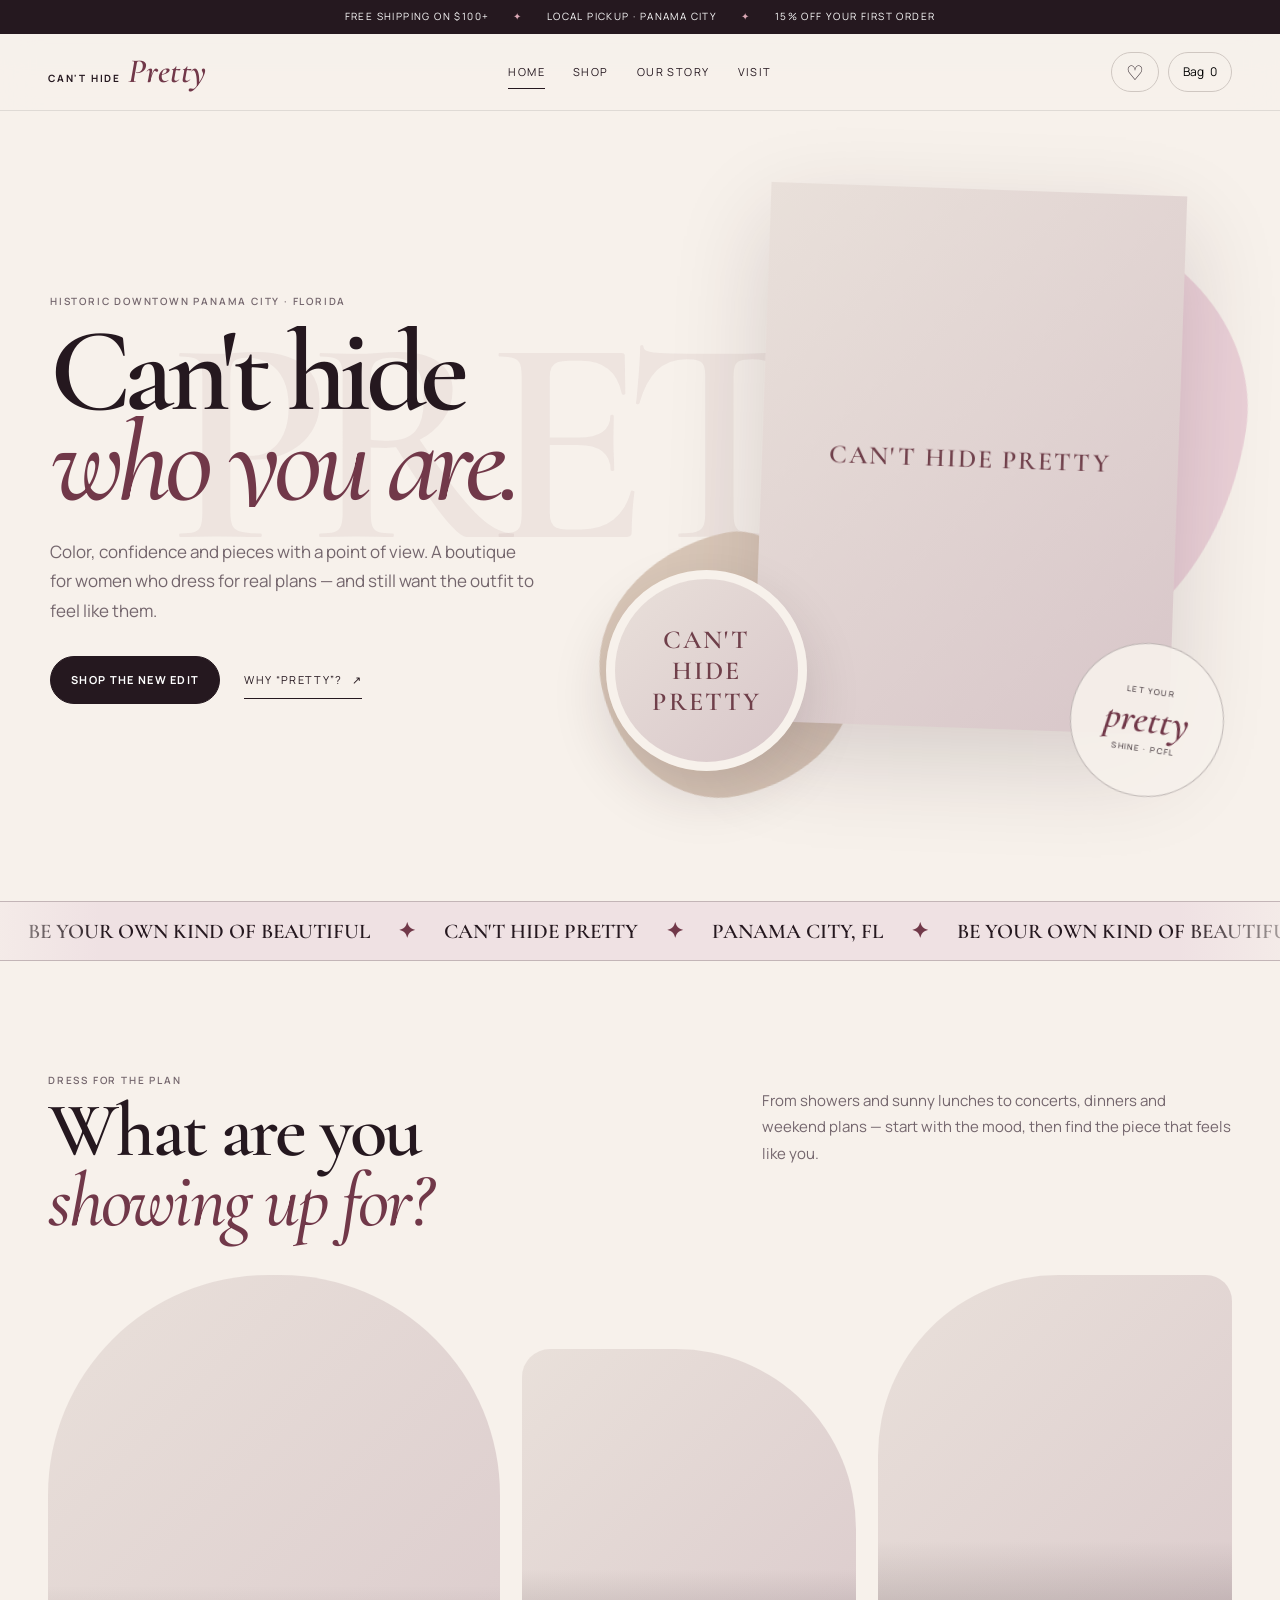
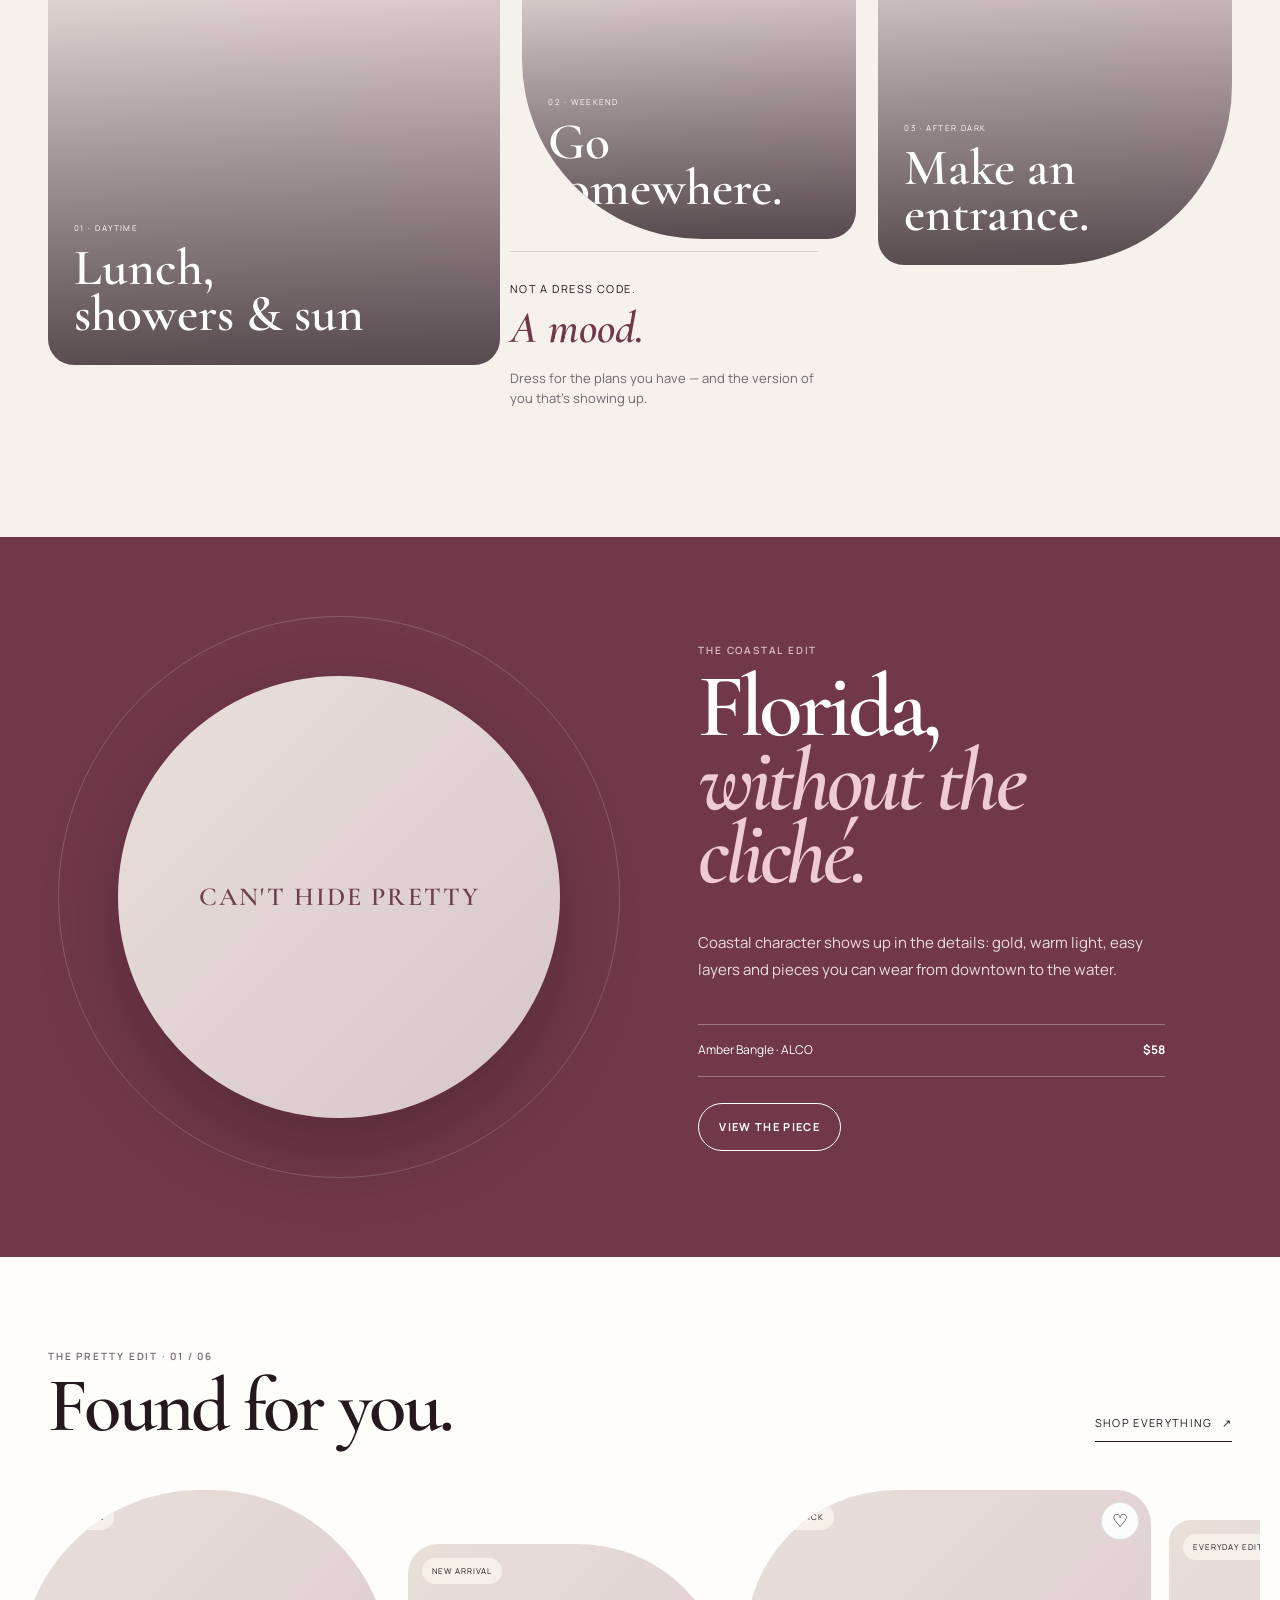
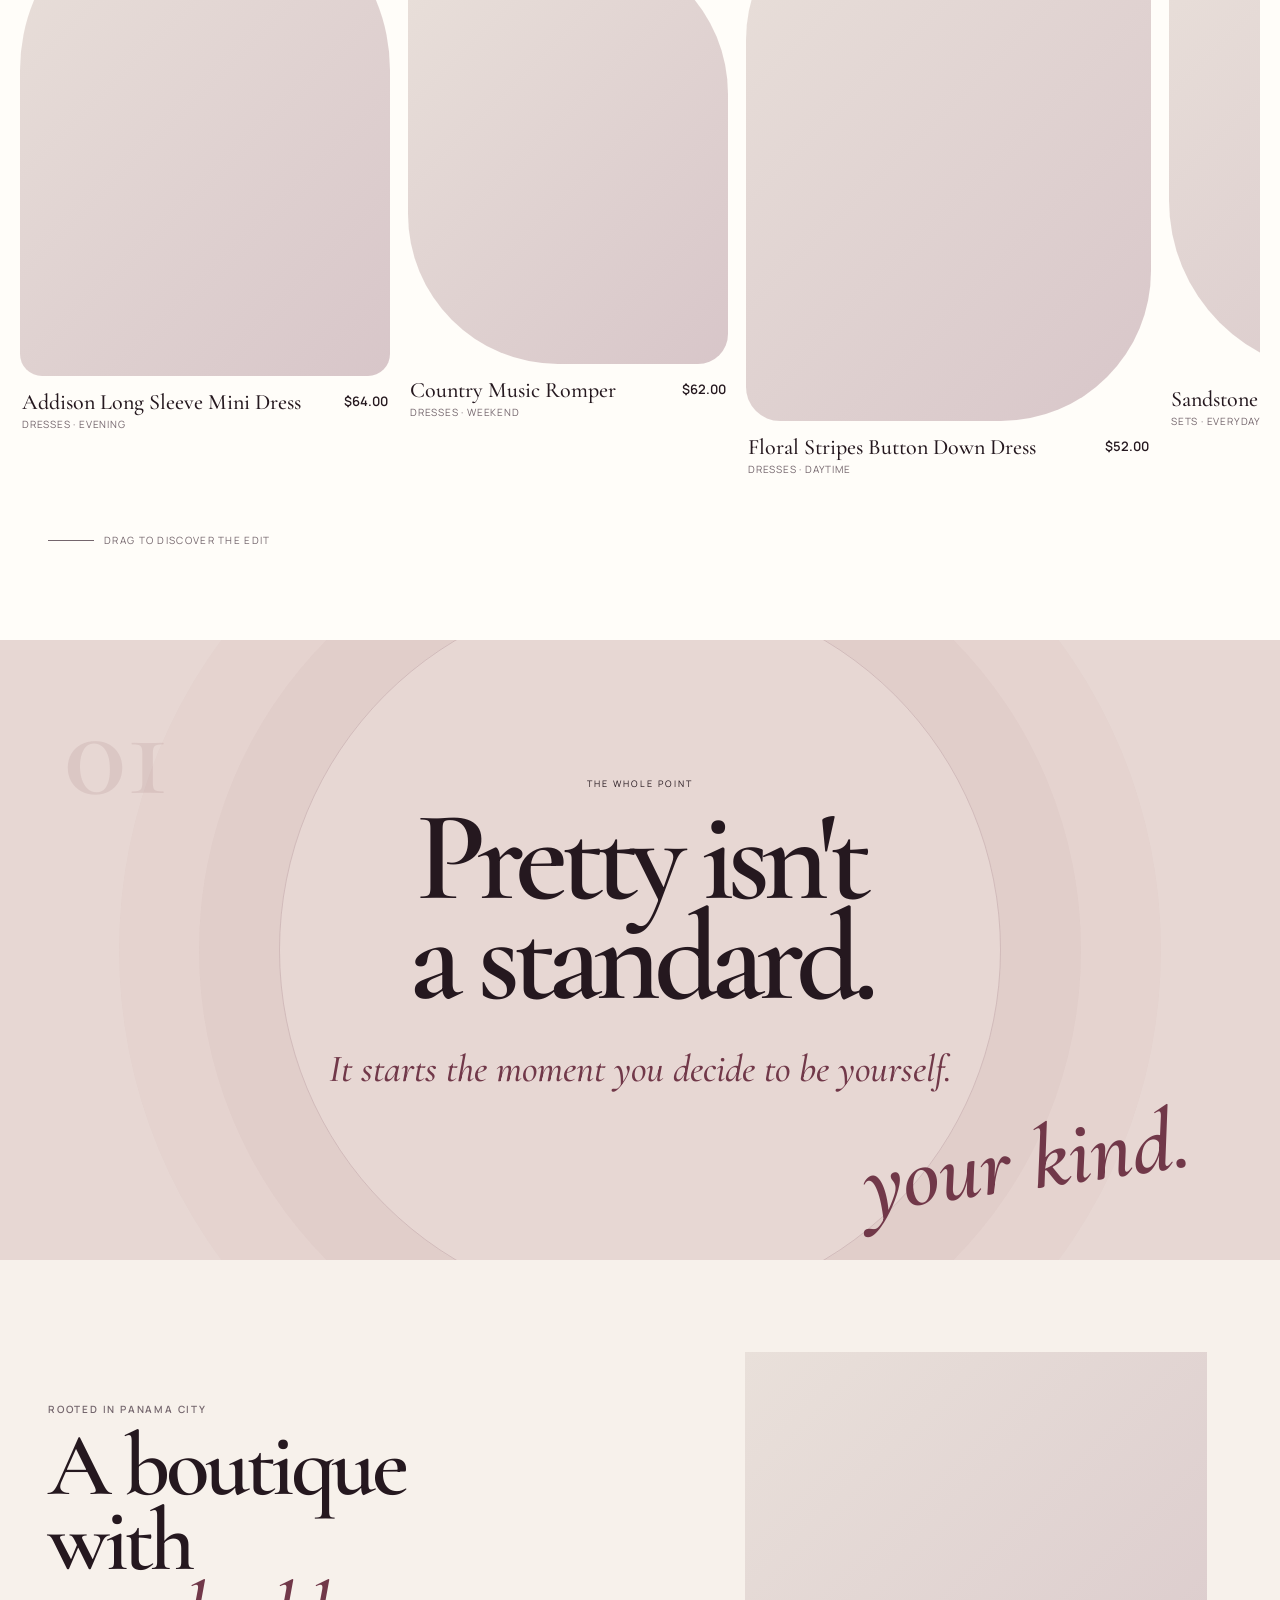
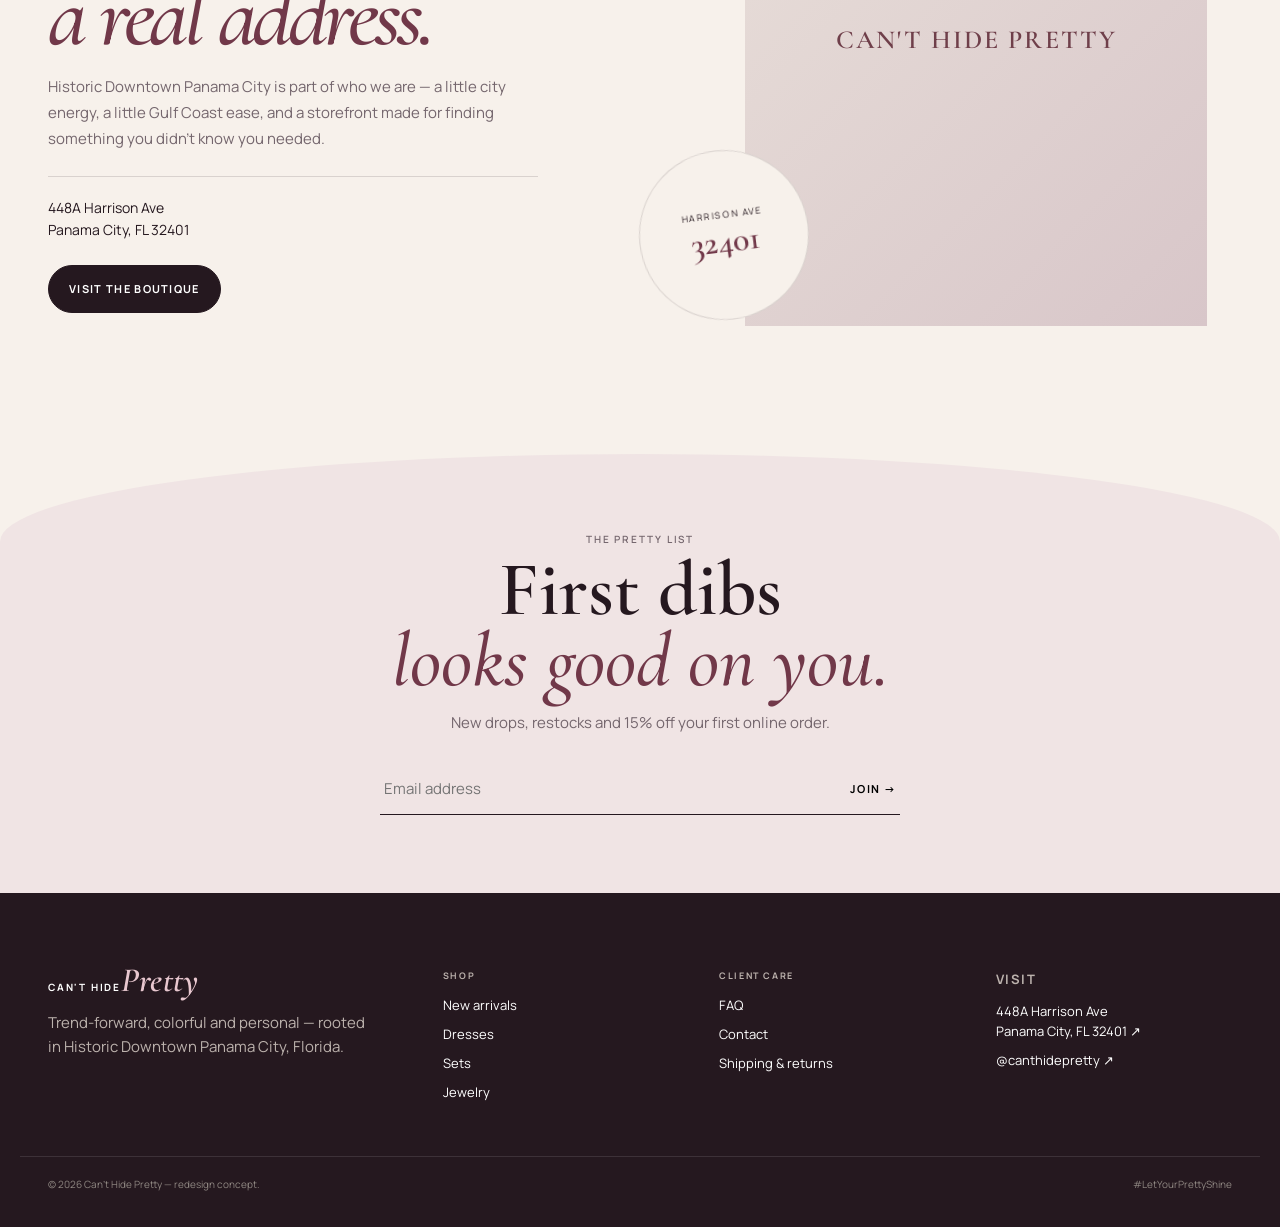
==== commit 16868a4d: "Turn Home into animated Pretty Edit experience" ====
--- a/cant-hide-pretty/index.html
+++ b/cant-hide-pretty/index.html
@@ -1 +1 @@
-<!doctype html><html lang="en"><head><meta charset="utf-8"><meta name="viewport" content="width=device-width,initial-scale=1,viewport-fit=cover"><meta name="theme-color" content="#f7f1eb"><link rel="preconnect" href="https://fonts.googleapis.com"><link rel="preconnect" href="https://fonts.gstatic.com" crossorigin><link href="https://fonts.googleapis.com/css2?family=Cormorant+Garamond:ital,wght@0,500;0,600;1,500;1,600&family=Manrope:wght@400;500;600;700&display=swap" rel="stylesheet"><link rel="stylesheet" href="assets/css/styles.css"><link rel="stylesheet" href="assets/css/v3.css"><link rel="stylesheet" href="assets/css/v3-fixes.css"><title>Can't Hide Pretty — Panama City Boutique</title><meta name="description" content="A personalized storefront concept for Can't Hide Pretty Boutique in Panama City, Florida."></head><body><div id="siteHeader"></div><main class="page"><section class="hero-v3"><div class="hero-ghost">PRETTY</div><div class="hero-copy-v3"><span class="eyebrow">Historic Downtown Panama City · Florida</span><h1>Can't hide<br><em>who you are.</em></h1><p>Color, confidence and pieces with a point of view. A boutique for women who dress for real plans — and still want the outfit to feel like them.</p><div class="cta-row"><a class="btn primary" href="shop.html">Shop the new edit</a><a class="text-link" href="about.html">Why “Pretty”? <span>↗</span></a></div></div><div class="hero-collage"><div class="hero-shape shape-a"></div><div class="hero-shape shape-b"></div><figure class="hero-main"><img src="https://www.ramonalarue.com/cdn/shop/files/ACA19615-2E29-4254-9251-8FBE936F3150_1200x1200.jpg?v=1741278033" alt="Women's fashion editorial" onerror="this.parentElement.classList.add('image-fallback');this.style.display='none'"></figure><figure class="hero-mini"><img src="https://chicsoul.com/cdn/shop/files/halftruthsdress_pink-12_400x%402x.progressive.jpg?v=1771524903" alt="Feminine daytime style" onerror="this.parentElement.classList.add('image-fallback');this.style.display='none'"></figure><div class="hero-seal"><span>LET YOUR</span><strong>pretty</strong><span>SHINE · PCFL</span></div></div></section><section class="brand-ribbon"><div class="brand-ribbon-inner"><span>BE YOUR OWN KIND OF BEAUTIFUL</span><i>✦</i><span>CAN'T HIDE PRETTY</span><i>✦</i><span>PANAMA CITY, FL</span></div></section><section class="section discovery"><div class="wrap"><div class="section-head split"><div><span class="kicker">Dress for the plan</span><h2>What are you<br><em>showing up for?</em></h2></div><p class="section-copy">From showers and sunny lunches to concerts, dinners and weekend plans — start with the mood, then find the piece that feels like you.</p></div><div class="mood-stage"><a class="mood-card mood-one" href="shop.html?mood=Daytime"><img src="https://chicsoul.com/cdn/shop/files/halftruthsdress_pink-12_400x%402x.progressive.jpg?v=1771524903" alt="Daytime style" onerror="this.parentElement.classList.add('image-fallback');this.style.display='none'"><div><small>01 · daytime</small><h3>Lunch,<br>showers & sun</h3></div></a><a class="mood-card mood-two" href="shop.html?mood=Weekend"><img src="https://shop.getbullish.com/cdn/shop/files/All-Over-Boots-Print-Romper-Western-Cowgirl-Apparel-Sizes-SM-L-6.jpg?v=1740564426&width=1946" alt="Weekend style" onerror="this.parentElement.classList.add('image-fallback');this.style.display='none'"><div><small>02 · weekend</small><h3>Go somewhere.</h3></div></a><a class="mood-card mood-three" href="shop.html?mood=Date%20Night"><img src="https://cdn.shopify.com/s/files/1/0070/8853/7651/files/05103-000429_1_dbbf115c-c2e5-4094-8302-498f33fb10b2.jpg?v=1759170898" alt="Evening style" onerror="this.parentElement.classList.add('image-fallback');this.style.display='none'"><div><small>03 · after dark</small><h3>Make an entrance.</h3></div></a><div class="mood-note"><span>Not a dress code.</span><strong>A mood.</strong><p>Dress for the plans you have — and the version of you that's showing up.</p></div></div></div></section><section class="signature-edit"><div class="signature-art"><div class="signature-orbit">COASTAL · GOLD · EVERYDAY · COASTAL · GOLD · EVERYDAY ·</div><figure><img src="https://alcojewelry.com/cdn/shop/files/MonF25-3-2.jpg?v=1760049536" alt="Amber Bangle by ALCO" onerror="this.parentElement.classList.add('image-fallback');this.style.display='none'"></figure></div><div class="signature-copy"><span class="kicker light">The coastal edit</span><h2>Florida,<br><em>without the cliché.</em></h2><p>Coastal character shows up in the details: gold, warm light, easy layers and pieces you can wear from downtown to the water.</p><div class="signature-product"><span>Amber Bangle · ALCO</span><strong>$58</strong></div><a class="btn light-btn" href="product.html?id=amber-bangle">View the piece</a></div></section><section class="section arrivals"><div class="wrap"><div class="section-head"><div><span class="kicker">Freshly picked</span><h2>New in.</h2></div><a class="text-link" href="shop.html">Shop everything <span>↗</span></a></div><div class="product-grid editorial-grid" id="homeGrid"></div></div></section><section class="manifesto-v3"><div class="manifesto-number">01</div><div class="manifesto-copy"><span>THE WHOLE POINT</span><h2>Pretty isn't<br>a standard.</h2><p>It starts the moment you decide to be yourself.</p></div><div class="manifesto-script">your kind.</div></section><section class="section"><div class="wrap store-v3"><div class="store-copy"><span class="kicker">Rooted in Panama City</span><h2>A boutique with<br><em>a real address.</em></h2><p>Historic Downtown Panama City is part of who we are — a little city energy, a little Gulf Coast ease, and a storefront made for finding something you didn't know you needed.</p><div class="address">448A Harrison Ave<br>Panama City, FL 32401</div><a class="btn primary" href="visit.html">Visit the boutique</a></div><div class="store-collage"><figure class="store-arch"><img src="https://www.pixelatedboutique.com/cdn/shop/files/IMG_3335_29491a5f-03d3-4db0-a487-dffb97b8023e.jpg?crop=region&crop_height=1737&crop_left=0&crop_top=4&crop_width=1164&v=1759172793&width=1164" alt="Independent boutique atmosphere" onerror="this.parentElement.classList.add('image-fallback');this.style.display='none'"></figure><div class="store-label">HARRISON AVE<br><strong>32401</strong></div></div></div></section></main><div id="siteFooter"></div><script src="assets/js/products.js"></script><script src="assets/js/components.js"></script><script>siteHeader.innerHTML=CHP_COMPONENTS.chpHeader('Home');siteFooter.innerHTML=CHP_COMPONENTS.chpFooter();</script><script src="assets/js/app.js"></script><script>homeGrid.innerHTML=CHP.P.slice(0,4).map(CHP_COMPONENTS.productCard).join('');homeGrid.querySelectorAll('[data-add]').forEach(b=>b.onclick=e=>{e.preventDefault();CHP.add(b.dataset.add)});homeGrid.querySelectorAll('[data-wish]').forEach(b=>b.onclick=e=>{e.preventDefault();CHP.toggleWish(b.dataset.wish)});</script></body></html>+<!doctype html><html lang="en"><head><meta charset="utf-8"><meta name="viewport" content="width=device-width,initial-scale=1,viewport-fit=cover"><meta name="theme-color" content="#f7f1eb"><link rel="preconnect" href="https://fonts.googleapis.com"><link rel="preconnect" href="https://fonts.gstatic.com" crossorigin><link href="https://fonts.googleapis.com/css2?family=Cormorant+Garamond:ital,wght@0,500;0,600;1,500;1,600&family=Manrope:wght@400;500;600;700&display=swap" rel="stylesheet"><link rel="stylesheet" href="assets/css/styles.css"><link rel="stylesheet" href="assets/css/v3.css"><link rel="stylesheet" href="assets/css/v3-fixes.css"><link rel="stylesheet" href="assets/css/v4-motion.css"><title>Can't Hide Pretty — Panama City Boutique</title><meta name="description" content="A personalized storefront concept for Can't Hide Pretty Boutique in Panama City, Florida."></head><body><div id="siteHeader"></div><main class="page"><section class="hero-v3"><div class="hero-ghost">PRETTY</div><div class="hero-copy-v3"><span class="eyebrow">Historic Downtown Panama City · Florida</span><h1>Can't hide<br><em>who you are.</em></h1><p>Color, confidence and pieces with a point of view. A boutique for women who dress for real plans — and still want the outfit to feel like them.</p><div class="cta-row"><a class="btn primary" href="shop.html">Shop the new edit</a><a class="text-link" href="about.html">Why “Pretty”? <span>↗</span></a></div></div><div class="hero-collage"><div class="hero-shape shape-a"></div><div class="hero-shape shape-b"></div><figure class="hero-main"><img src="https://www.ramonalarue.com/cdn/shop/files/ACA19615-2E29-4254-9251-8FBE936F3150_1200x1200.jpg?v=1741278033" alt="Women's fashion editorial" onerror="this.parentElement.classList.add('image-fallback');this.style.display='none'"></figure><figure class="hero-mini"><img src="https://chicsoul.com/cdn/shop/files/halftruthsdress_pink-12_400x%402x.progressive.jpg?v=1771524903" alt="Feminine daytime style" onerror="this.parentElement.classList.add('image-fallback');this.style.display='none'"></figure><div class="hero-seal"><span>LET YOUR</span><strong>pretty</strong><span>SHINE · PCFL</span></div></div></section><section class="brand-ribbon"><div class="brand-ribbon-inner"><span>BE YOUR OWN KIND OF BEAUTIFUL</span><i>✦</i><span>CAN'T HIDE PRETTY</span><i>✦</i><span>PANAMA CITY, FL</span><i>✦</i><span>BE YOUR OWN KIND OF BEAUTIFUL</span><i>✦</i><span>CAN'T HIDE PRETTY</span></div></section><section class="section discovery"><div class="wrap"><div class="section-head split"><div><span class="kicker">Dress for the plan</span><h2>What are you<br><em>showing up for?</em></h2></div><p class="section-copy">From showers and sunny lunches to concerts, dinners and weekend plans — start with the mood, then find the piece that feels like you.</p></div><div class="mood-stage"><a class="mood-card mood-one" href="shop.html?mood=Daytime"><img src="https://chicsoul.com/cdn/shop/files/halftruthsdress_pink-12_400x%402x.progressive.jpg?v=1771524903" alt="Daytime style" onerror="this.parentElement.classList.add('image-fallback');this.style.display='none'"><div><small>01 · daytime</small><h3>Lunch,<br>showers & sun</h3></div></a><a class="mood-card mood-two" href="shop.html?mood=Weekend"><img src="https://shop.getbullish.com/cdn/shop/files/All-Over-Boots-Print-Romper-Western-Cowgirl-Apparel-Sizes-SM-L-6.jpg?v=1740564426&width=1946" alt="Weekend style" onerror="this.parentElement.classList.add('image-fallback');this.style.display='none'"><div><small>02 · weekend</small><h3>Go somewhere.</h3></div></a><a class="mood-card mood-three" href="shop.html?mood=Date%20Night"><img src="https://cdn.shopify.com/s/files/1/0070/8853/7651/files/05103-000429_1_dbbf115c-c2e5-4094-8302-498f33fb10b2.jpg?v=1759170898" alt="Evening style" onerror="this.parentElement.classList.add('image-fallback');this.style.display='none'"><div><small>03 · after dark</small><h3>Make an entrance.</h3></div></a><div class="mood-note"><span>Not a dress code.</span><strong>A mood.</strong><p>Dress for the plans you have — and the version of you that's showing up.</p></div></div></div></section><section class="signature-edit"><div class="signature-art"><div class="signature-orbit">COASTAL · GOLD · EVERYDAY · COASTAL · GOLD · EVERYDAY ·</div><figure><img src="https://alcojewelry.com/cdn/shop/files/MonF25-3-2.jpg?v=1760049536" alt="Amber Bangle by ALCO" onerror="this.parentElement.classList.add('image-fallback');this.style.display='none'"></figure></div><div class="signature-copy"><span class="kicker light">The coastal edit</span><h2>Florida,<br><em>without the cliché.</em></h2><p>Coastal character shows up in the details: gold, warm light, easy layers and pieces you can wear from downtown to the water.</p><div class="signature-product"><span>Amber Bangle · ALCO</span><strong>$58</strong></div><a class="btn light-btn" href="product.html?id=amber-bangle">View the piece</a></div></section><section class="section arrivals"><div class="wrap"><div class="section-head"><div><span class="kicker">The Pretty Edit · 01 / 06</span><h2>Found for you.</h2></div><a class="text-link" href="shop.html">Shop everything <span>↗</span></a></div><div class="pretty-edit-track" id="homeGrid" aria-label="The Pretty Edit"></div><div class="pretty-edit-hint">Drag to discover the edit</div></div></section><section class="manifesto-v3"><div class="manifesto-number">01</div><div class="manifesto-copy"><span>THE WHOLE POINT</span><h2>Pretty isn't<br>a standard.</h2><p>It starts the moment you decide to be yourself.</p></div><div class="manifesto-script">your kind.</div></section><section class="section"><div class="wrap store-v3"><div class="store-copy"><span class="kicker">Rooted in Panama City</span><h2>A boutique with<br><em>a real address.</em></h2><p>Historic Downtown Panama City is part of who we are — a little city energy, a little Gulf Coast ease, and a storefront made for finding something you didn't know you needed.</p><div class="address">448A Harrison Ave<br>Panama City, FL 32401</div><a class="btn primary" href="visit.html">Visit the boutique</a></div><div class="store-collage"><figure class="store-arch"><img src="https://www.pixelatedboutique.com/cdn/shop/files/IMG_3335_29491a5f-03d3-4db0-a487-dffb97b8023e.jpg?crop=region&crop_height=1737&crop_left=0&crop_top=4&crop_width=1164&v=1759172793&width=1164" alt="Independent boutique atmosphere" onerror="this.parentElement.classList.add('image-fallback');this.style.display='none'"></figure><div class="store-label">HARRISON AVE<br><strong>32401</strong></div></div></div></section></main><div id="siteFooter"></div><script src="assets/js/products.js"></script><script src="assets/js/components.js"></script><script>siteHeader.innerHTML=CHP_COMPONENTS.chpHeader('Home');siteFooter.innerHTML=CHP_COMPONENTS.chpFooter();</script><script src="assets/js/app.js"></script><script>homeGrid.innerHTML=CHP.P.slice(0,6).map(CHP_COMPONENTS.productCard).join('');homeGrid.querySelectorAll('[data-add]').forEach(b=>b.onclick=e=>{e.preventDefault();CHP.add(b.dataset.add)});homeGrid.querySelectorAll('[data-wish]').forEach(b=>b.onclick=e=>{e.preventDefault();CHP.toggleWish(b.dataset.wish)});</script></body></html>
--- a/cant-hide-pretty/assets/css/v3-fixes.css
+++ b/cant-hide-pretty/assets/css/v3-fixes.css
@@ -0,0 +1 @@
+.brand{display:inline-flex;align-items:baseline;gap:7px;white-space:nowrap;text-transform:none}.brand-small{font:700 10px var(--sans);letter-spacing:.18em;text-transform:uppercase}.brand em{font:600 italic 34px/.9 var(--serif);color:var(--wine);text-transform:none}.mobile-brand{font:600 42px/1 var(--serif);margin-top:10px}.mobile-brand em{font-style:italic;color:var(--wine)}.product-badge{position:absolute;left:14px;top:14px;z-index:3;background:rgba(247,241,235,.92);backdrop-filter:blur(8px);padding:7px 10px;border-radius:999px;font-size:8px;letter-spacing:.12em;text-transform:uppercase}.newsletter h2 em{font-style:italic;color:var(--wine);font-weight:500}.newsletter .emailbox button{font-size:11px;letter-spacing:.12em;text-transform:uppercase;font-weight:700;padding:0 4px}.footer-brand em{color:#e8c7cf}.footer-brand .brand-small{color:#fff}.image-fallback{overflow:hidden}.hero-main.image-fallback,.store-arch.image-fallback,.about-photo.image-fallback{border-radius:inherit}.product-media.image-fallback:after{font-size:19px}.saved-btn{font-size:20px}@media(max-width:900px){.brand-small{font-size:8px}.brand em{font-size:29px}.header-actions .saved-btn{display:none}.header-actions{gap:6px}.product-badge{left:10px;top:10px;padding:6px 8px;font-size:7px}.product-grid.editorial-grid{gap:30px 12px}.product-meta h3{font-size:19px}}@media(max-width:560px){.brand{gap:5px}.brand-small{font-size:7px;letter-spacing:.14em}.brand em{font-size:26px}.product-badge{left:8px;top:8px}.product-meta h3{font-size:18px}.product-meta{gap:8px}.product-meta strong{font-size:12px}.hero-copy-v3 p,.signature-copy p,.store-copy p{font-size:14px;line-height:1.7}.mood-card h3{font-size:39px}.newsletter{border-radius:48% 48% 0 0/8% 8% 0 0}}
--- a/cant-hide-pretty/assets/css/v4-motion.css
+++ b/cant-hide-pretty/assets/css/v4-motion.css
@@ -0,0 +1,22 @@
+/* Pretty in Motion — bespoke V4 motion layer */
+:root{--motion-ease:cubic-bezier(.22,.8,.2,1);--motion-ease-soft:cubic-bezier(.33,1,.68,1)}
+@view-transition{navigation:auto}::view-transition-old(root){animation:.22s ease both fadeOld}::view-transition-new(root){animation:.42s var(--motion-ease) both fadeNew}
+body{transition:background-color .5s var(--motion-ease),color .5s var(--motion-ease)}
+.motion-progress{position:fixed;left:0;top:0;height:2px;width:100%;z-index:250;pointer-events:none}.motion-progress span{display:block;height:100%;width:100%;background:#9a5b6c;transform:scaleX(0);transform-origin:left center;will-change:transform}
+[data-reveal]{opacity:0;transform:translateY(34px);transition:opacity .82s var(--motion-ease),transform .82s var(--motion-ease)}[data-reveal].is-visible{opacity:1;transform:none}[data-reveal-delay="1"]{transition-delay:.08s}[data-reveal-delay="2"]{transition-delay:.16s}[data-reveal-delay="3"]{transition-delay:.24s}
+.hero-v3{perspective:1200px}.hero-copy-v3{transform-style:preserve-3d}.hero-copy-v3 .eyebrow,.hero-copy-v3 p,.hero-copy-v3 .cta-row{opacity:0;transform:translateY(24px);animation:heroIn .85s var(--motion-ease) forwards}.hero-copy-v3 p{animation-delay:.22s}.hero-copy-v3 .cta-row{animation-delay:.34s}.hero-copy-v3 h1{overflow:visible}.motion-line{display:block;overflow:hidden}.motion-line-inner{display:block;transform:translateY(115%);animation:headlineIn 1s var(--motion-ease) forwards}.motion-line:nth-child(2) .motion-line-inner{animation-delay:.12s}
+.hero-main,.hero-mini,.hero-seal,.hero-shape{will-change:transform}.hero-main{transform:translate3d(var(--par-x,0),var(--par-y,0),0) rotate(2deg);transition:border-radius .65s var(--motion-ease),box-shadow .65s var(--motion-ease)}.hero-mini{transform:translate3d(var(--par-x,0),var(--par-y,0),0)}.hero-seal{transform:translate3d(var(--par-x,0),var(--par-y,0),0) rotate(8deg)}.shape-a{transform:translate3d(var(--par-x,0),var(--par-y,0),0) rotate(9deg)}.shape-b{transform:translate3d(var(--par-x,0),var(--par-y,0),0) rotate(-12deg)}.hero-collage:hover .hero-main{border-radius:42% 58% 20px 20px;box-shadow:0 40px 100px rgba(47,27,36,.22)}
+.motion-wordmark{position:fixed;inset:0;z-index:240;background:var(--wine);color:#fff;display:grid;place-items:center;pointer-events:none;animation:introAway 1.05s var(--motion-ease) forwards}.motion-wordmark-inner{display:flex;align-items:baseline;gap:10px;animation:introWord .82s var(--motion-ease) both}.motion-wordmark small{font:700 10px var(--sans);letter-spacing:.2em;text-transform:uppercase}.motion-wordmark em{font:600 italic clamp(56px,11vw,128px)/.8 var(--serif)}
+.brand-ribbon-inner{animation:ribbon 22s linear infinite}.brand-ribbon{position:relative}.brand-ribbon:after{content:"";position:absolute;inset:0;background:linear-gradient(90deg,var(--ivory),transparent 8%,transparent 92%,var(--ivory));pointer-events:none;opacity:.6}
+.mood-card{transition:transform .55s var(--motion-ease),border-radius .55s var(--motion-ease),filter .55s var(--motion-ease)}.mood-card img{transition:transform .95s var(--motion-ease),filter .55s var(--motion-ease)}.mood-card:hover{transform:translateY(-9px)}.mood-card:hover img{transform:scale(1.055)}.mood-one:hover{border-radius:180px 240px 36px 36px}.mood-two:hover{border-radius:70px 150px 42px 170px}.mood-three:hover{border-radius:150px 50px 190px 40px}
+.signature-art figure,.store-arch,.about-photo,.store-photo{overflow:hidden}.signature-art figure img,.store-arch img,.about-photo img,.store-photo img{transform:scale(1.065);transition:transform 1.15s var(--motion-ease)}.signature-art figure.is-visible img,.store-arch.is-visible img,.about-photo.is-visible img,.store-photo.is-visible img{transform:scale(1)}.signature-orbit{animation:orbit 24s linear infinite}.signature-art:after{content:"";position:absolute;width:460px;height:460px;border-radius:50%;background:radial-gradient(circle,rgba(255,255,255,.13),transparent 66%);animation:pulse 4.8s ease-in-out infinite;pointer-events:none}
+.pretty-edit-track{display:flex;gap:18px;overflow-x:auto;overflow-y:hidden;padding:10px 28px 30px;margin-inline:-28px;scroll-snap-type:x proximity;scrollbar-width:none;cursor:grab}.pretty-edit-track::-webkit-scrollbar{display:none}.pretty-edit-track.dragging{cursor:grabbing;scroll-snap-type:none}.pretty-edit-track .product-card{flex:0 0 min(31vw,370px);scroll-snap-align:start;opacity:0;transform:translateY(28px);transition:opacity .7s var(--motion-ease),transform .7s var(--motion-ease)}.pretty-edit-track .product-card.is-visible{opacity:1;transform:none}.pretty-edit-track .product-card:nth-child(2){flex-basis:min(27vw,320px);margin-top:54px}.pretty-edit-track .product-card:nth-child(3){flex-basis:min(34vw,405px)}.pretty-edit-track .product-card:nth-child(4){flex-basis:min(29vw,345px);margin-top:30px}.pretty-edit-track .product-card:nth-child(1) .product-media{border-radius:180px 180px 22px 22px}.pretty-edit-track .product-card:nth-child(2) .product-media{border-radius:30px 150px 30px 150px}.pretty-edit-track .product-card:nth-child(3) .product-media{border-radius:150px 34px 150px 34px}.pretty-edit-track .product-card:nth-child(4) .product-media{border-radius:24px 24px 190px 190px}.pretty-edit-hint{display:flex;align-items:center;gap:10px;color:var(--muted);font-size:10px;letter-spacing:.13em;text-transform:uppercase;margin-top:10px}.pretty-edit-hint:before{content:"";width:46px;height:1px;background:currentColor}
+.product-media{isolation:isolate}.product-media:after{content:"VIEW";position:absolute;left:17px;bottom:17px;background:rgba(247,241,235,.92);backdrop-filter:blur(8px);border-radius:999px;padding:8px 11px;font-size:8px;letter-spacing:.16em;opacity:0;transform:translateY(8px);transition:.3s var(--motion-ease);z-index:4}.product-card:hover .product-media:after{opacity:1;transform:none}.product-meta h3{transition:transform .35s var(--motion-ease)}.product-card:hover .product-meta h3{transform:translateX(4px)}
+.manifesto-v3 .manifesto-copy{transform:scale(.955);opacity:.5;transition:transform 1s var(--motion-ease),opacity 1s var(--motion-ease)}.manifesto-v3.is-visible .manifesto-copy{transform:scale(1);opacity:1}.manifesto-v3.is-visible .manifesto-script{animation:scriptFloat 5s ease-in-out infinite}
+.btn{position:relative;overflow:hidden;transition:transform .25s var(--motion-ease),background-color .25s var(--motion-ease),color .25s var(--motion-ease)}.btn:before{content:"";position:absolute;inset:0;background:rgba(255,255,255,.16);transform:translateX(-115%) skewX(-18deg);transition:transform .5s var(--motion-ease)}.btn:hover:before{transform:translateX(115%) skewX(-18deg)}
+.motion-cursor{position:fixed;left:0;top:0;width:58px;height:58px;border:1px solid rgba(37,24,31,.55);border-radius:50%;display:grid;place-items:center;z-index:230;pointer-events:none;opacity:0;transform:translate(-50%,-50%) scale(.72);transition:opacity .2s,transform .2s var(--motion-ease),background .2s,color .2s;font-size:7px;letter-spacing:.14em;text-transform:uppercase;backdrop-filter:blur(6px)}.motion-cursor.on{opacity:1;transform:translate(-50%,-50%) scale(1)}.motion-cursor.active{background:rgba(37,24,31,.9);color:#fff;border-color:transparent}.motion-cursor.big{width:74px;height:74px}
+.page{animation:pageIn .45s var(--motion-ease)}body.page-leave .page{opacity:0;transform:translateY(12px);transition:.28s var(--motion-ease)}
+@keyframes heroIn{to{opacity:1;transform:none}}@keyframes headlineIn{to{transform:none}}@keyframes introWord{0%{opacity:0;transform:translateY(30px) scale(.96)}100%{opacity:1;transform:none}}@keyframes introAway{0%,62%{opacity:1;visibility:visible}100%{opacity:0;visibility:hidden}}@keyframes orbit{to{transform:translate(-50%,-50%) rotate(342deg)}}@keyframes pulse{50%{transform:scale(1.08);opacity:.62}}@keyframes scriptFloat{50%{transform:rotate(-5deg) translateY(-8px)}}@keyframes pageIn{from{opacity:0;transform:translateY(8px)}to{opacity:1;transform:none}}@keyframes fadeOld{to{opacity:0}}@keyframes fadeNew{from{opacity:0;transform:translateY(8px)}}
+@media(max-width:900px){.motion-wordmark,.motion-cursor{display:none!important}.brand-ribbon-inner{animation-duration:27s}.mood-card:hover{transform:none}.hero-main{transform:translate3d(var(--par-x,0),var(--par-y,0),0) rotate(2deg)}.pretty-edit-track{margin-inline:-20px;padding-inline:20px;gap:12px}.pretty-edit-track .product-card,.pretty-edit-track .product-card:nth-child(n){flex-basis:min(72vw,330px);margin-top:0}.pretty-edit-track .product-card:nth-child(odd) .product-media{border-radius:130px 130px 18px 18px}.pretty-edit-track .product-card:nth-child(even) .product-media{border-radius:24px 100px 24px 100px}.product-media:after{display:none}}
+@media(max-width:560px){.pretty-edit-track .product-card,.pretty-edit-track .product-card:nth-child(n){flex-basis:76vw}.brand-ribbon-inner{animation-duration:30s}}
+@media(prefers-reduced-motion:reduce){*,*:before,*:after{animation:none!important;transition:none!important;scroll-behavior:auto!important}[data-reveal],.pretty-edit-track .product-card,.manifesto-v3 .manifesto-copy{opacity:1!important;transform:none!important}.motion-wordmark,.motion-progress,.motion-cursor{display:none!important}}
